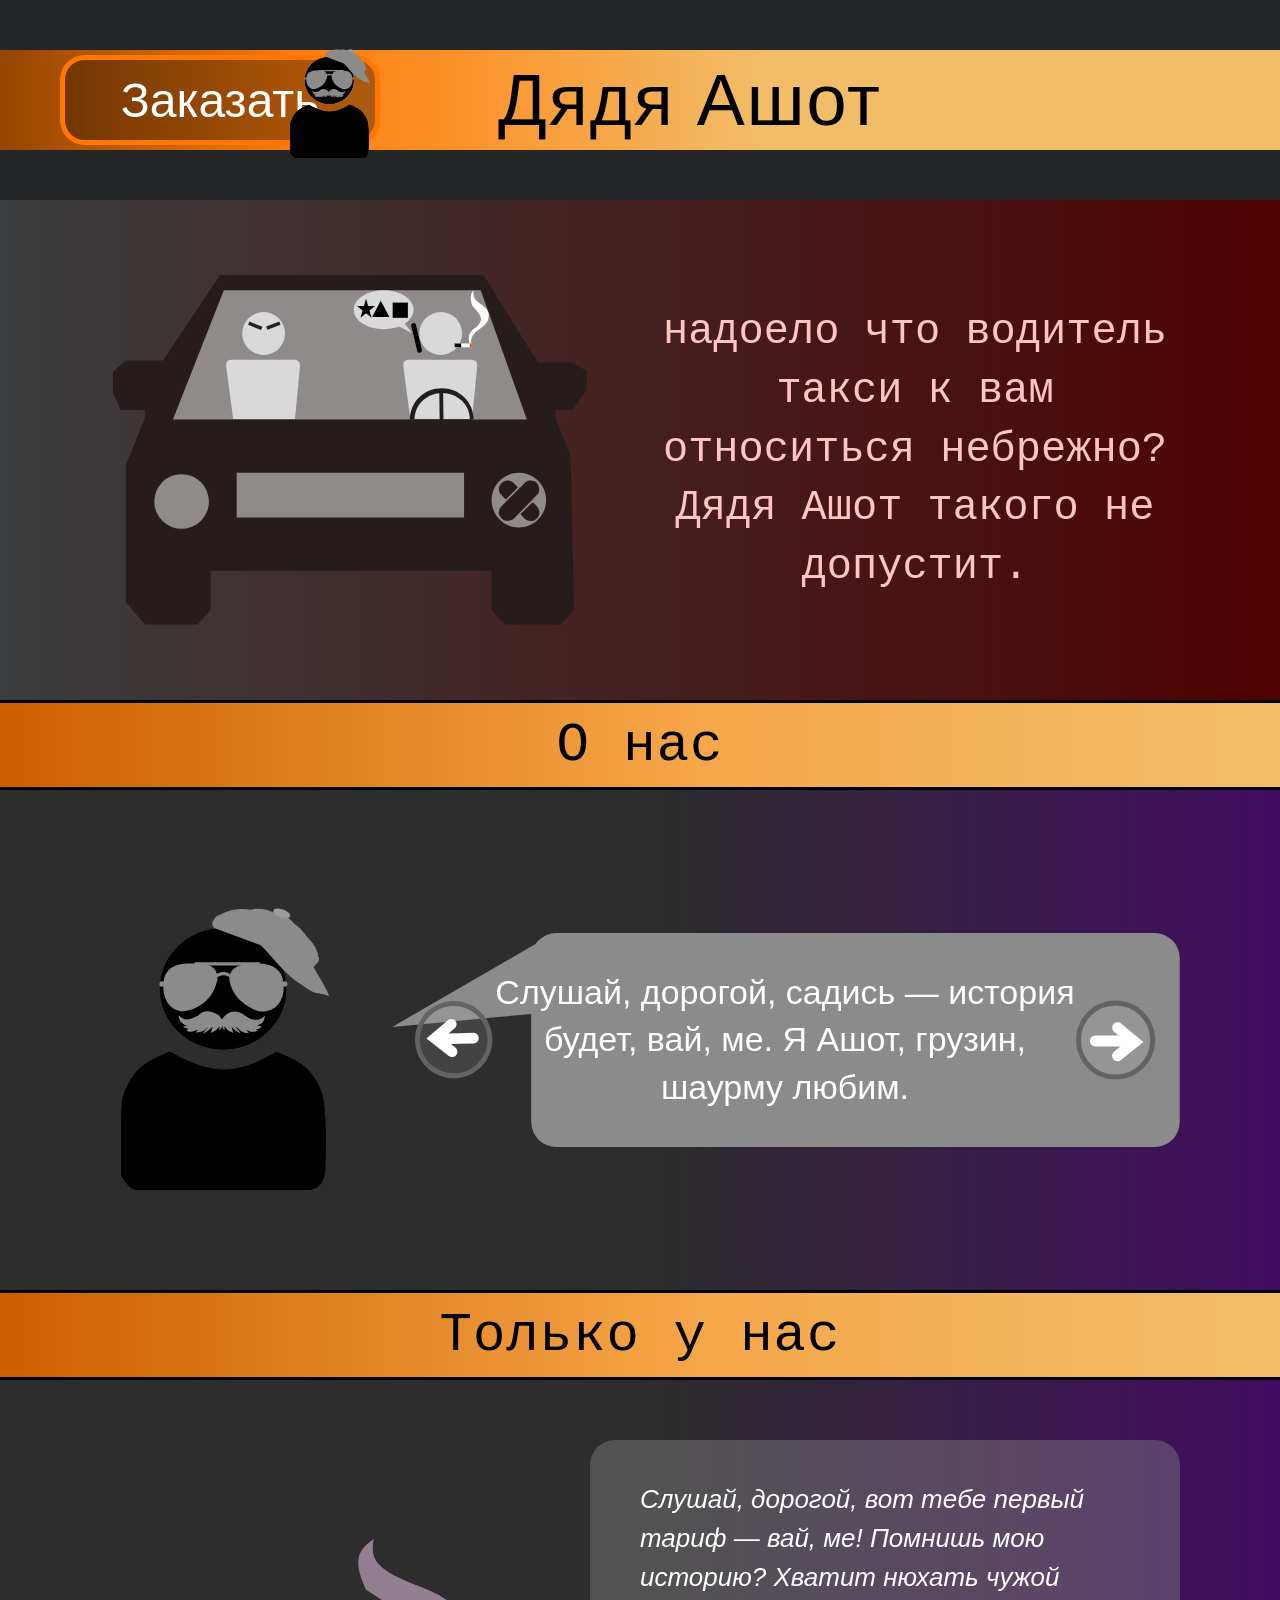
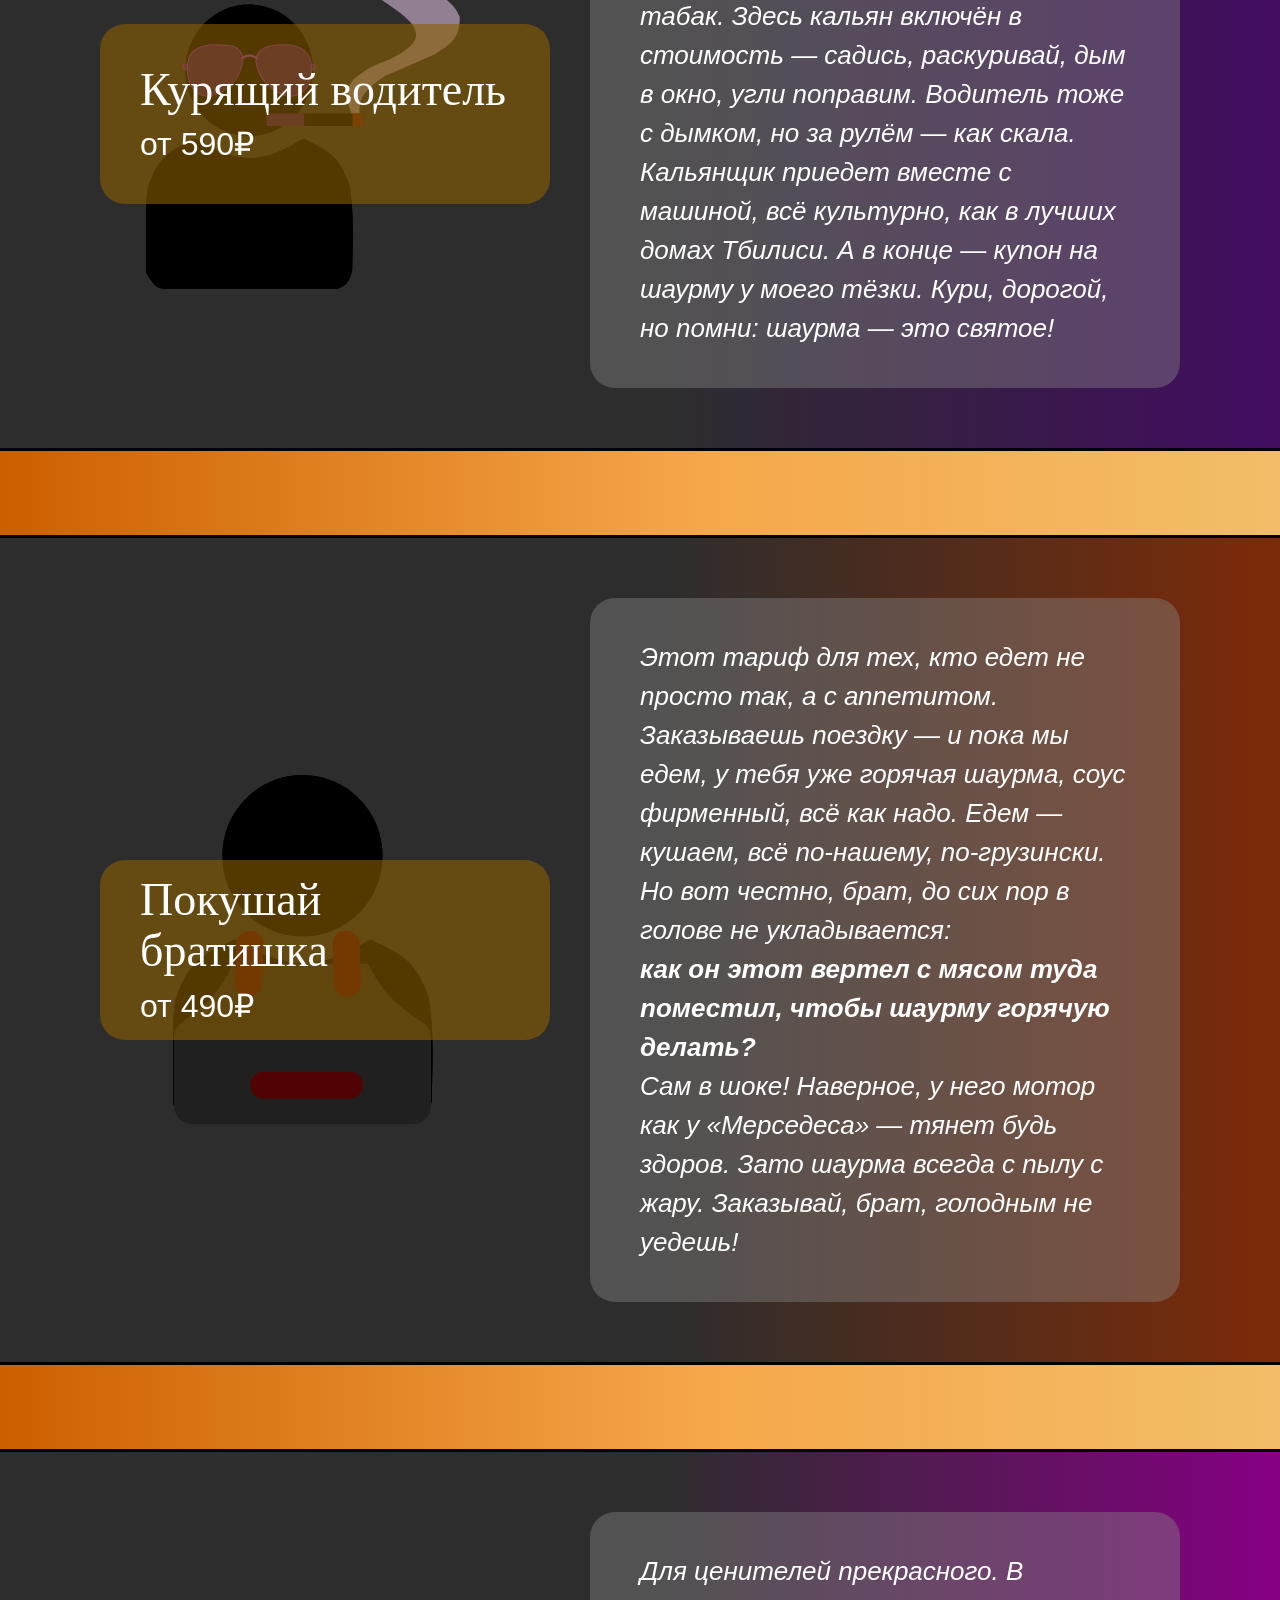
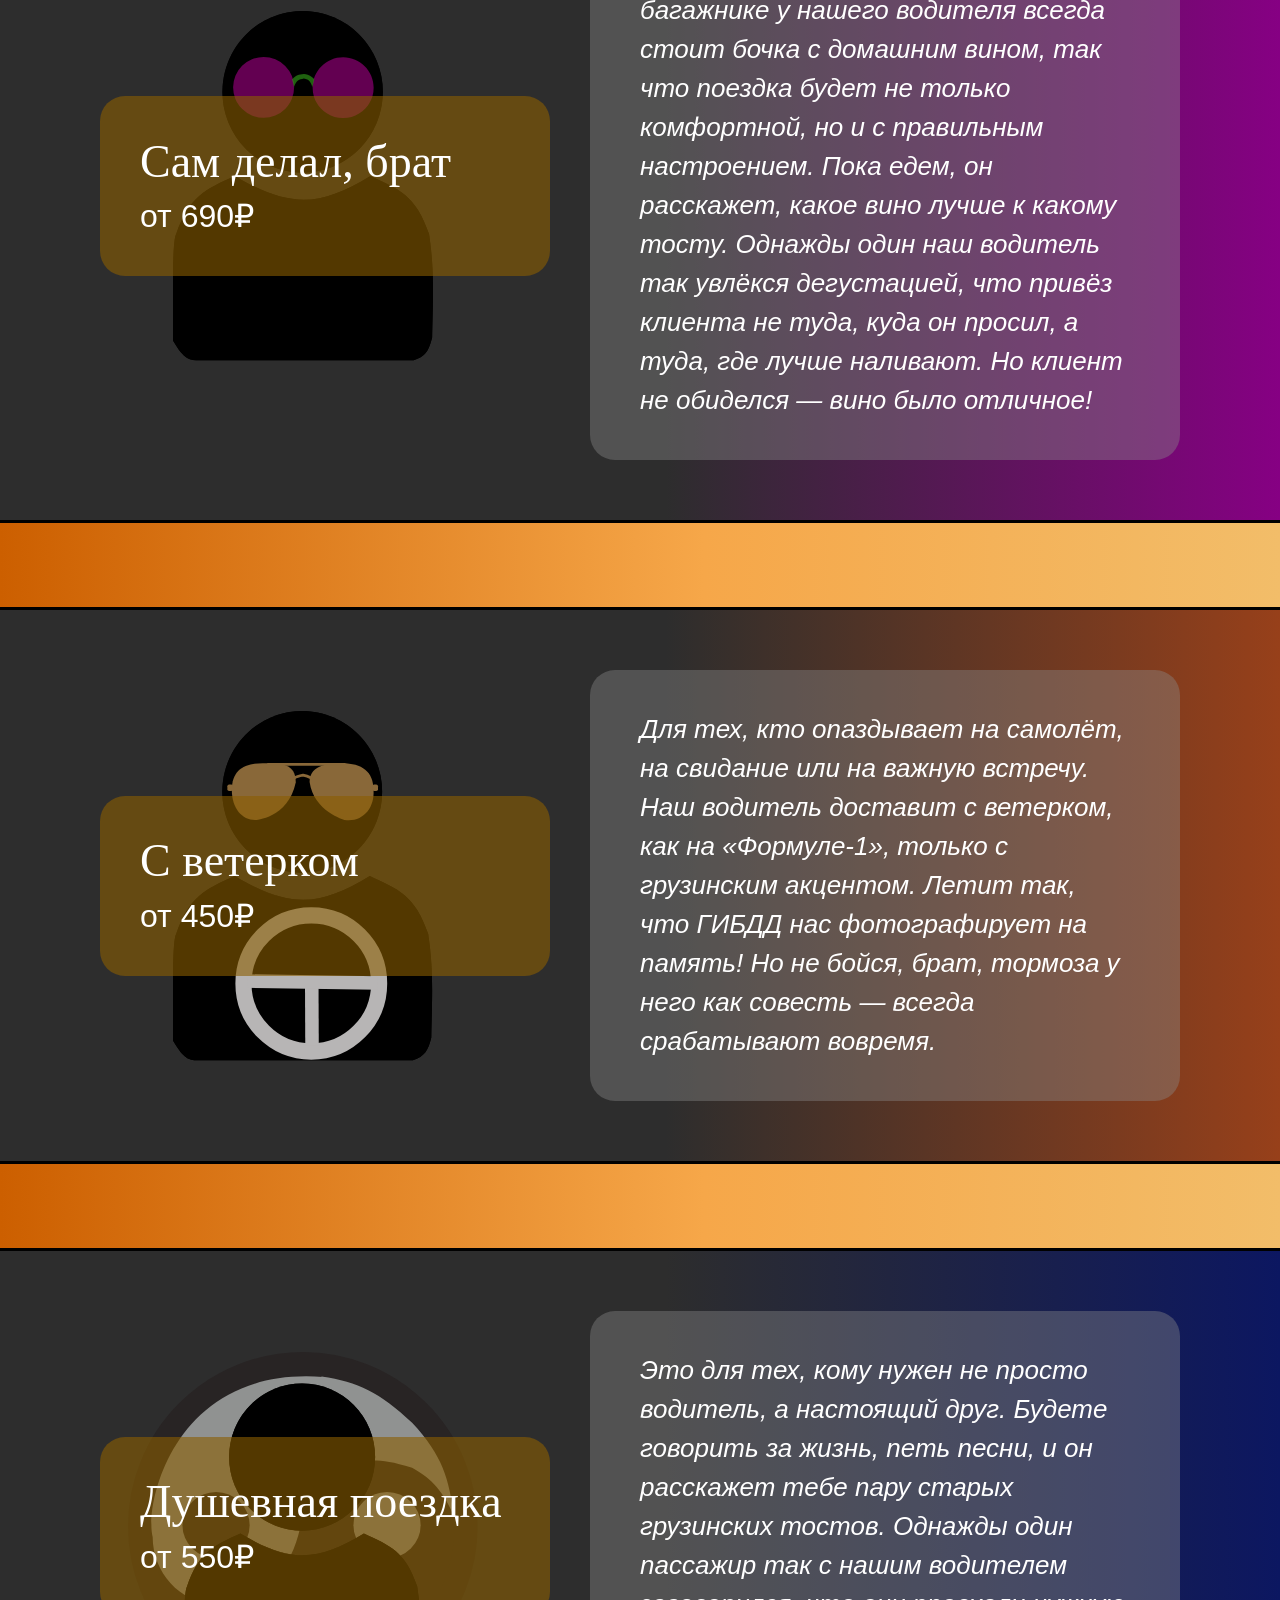
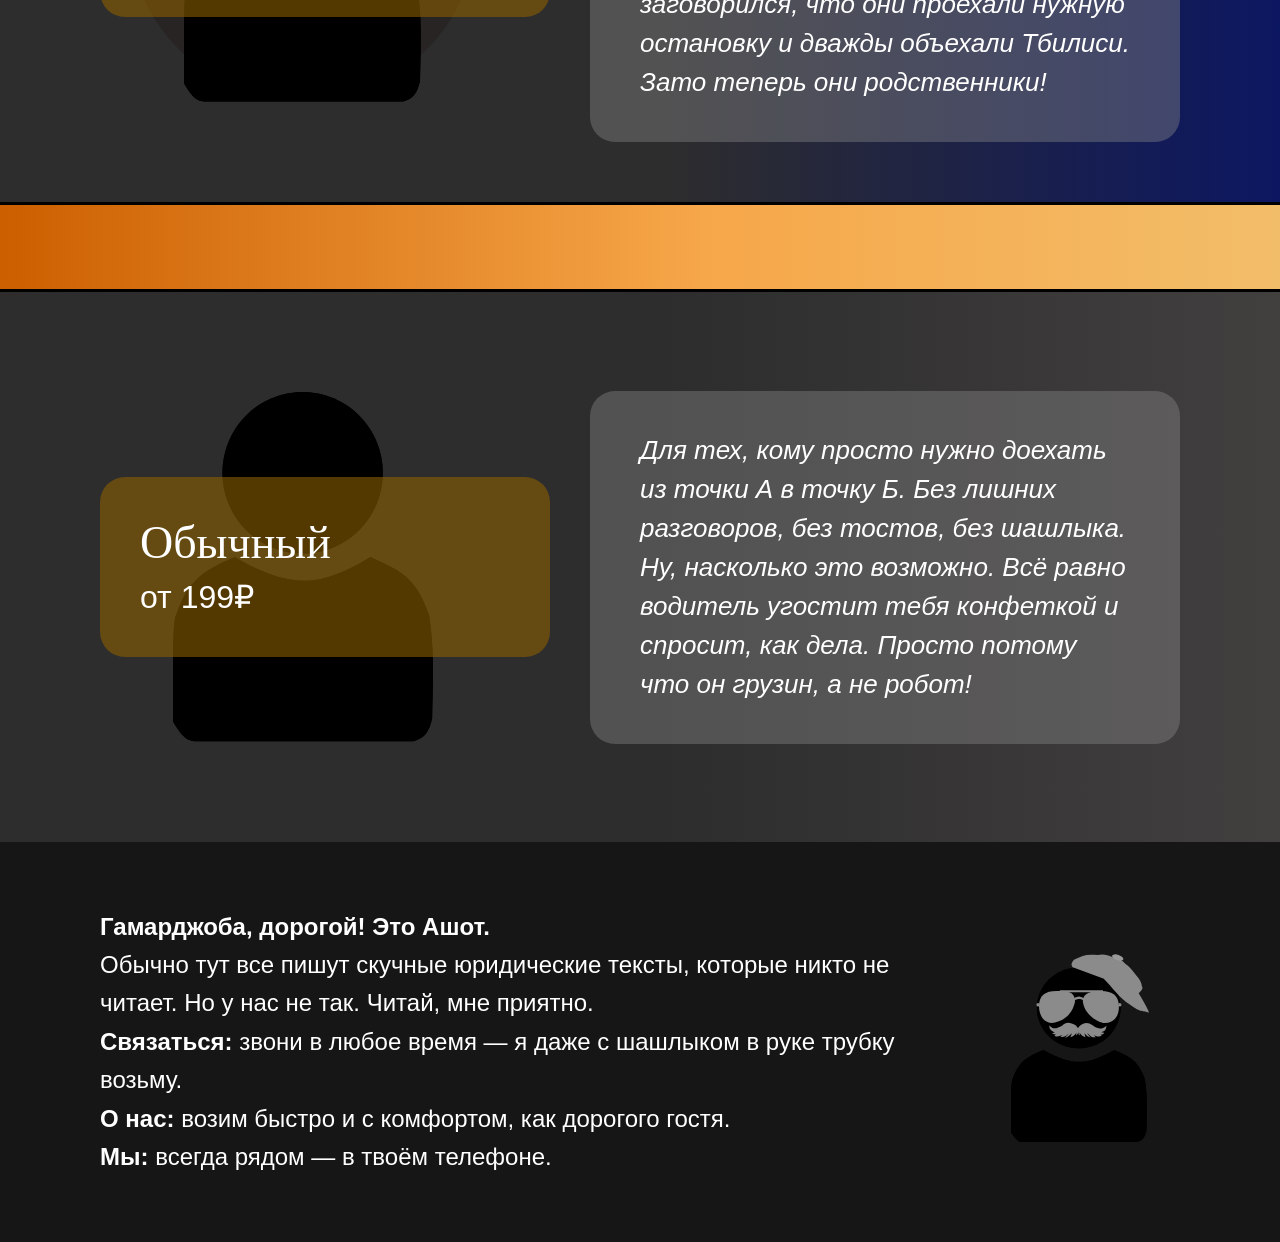
==== index.html @ 89c1b6e9 "Первый коммит" ====
<!DOCTYPE html>
<html lang="ru">
<head>
  <meta charset="UTF-8">
  <meta name="viewport" content="width=device-width, initial-scale=1.0">
  <title>Дядя Ашот</title>
  <link rel="stylesheet" href="style.css">
</head>
<body>

  <div class="site">

    <!-- ШАПКА -->
    <header class="header">
      <div class="header-bar"></div>
      <button class="order-btn">Заказать</button>
      <img class="header-ashot" src="img/Дядя Ашот  лого сайта.svg" alt="Ашот">
      <div class="logo">Дядя Ашот</div>
    </header>

    <!-- HERO -->
    <section class="hero">
      <div class="hero-img">
        <img class="hero-car" src="img/машина конкурентов.svg" alt="Машина">
      </div>
      <p class="hero-text">
        надоело что водитель такси к вам относиться небрежно?<br>
        Дядя Ашот такого не допустит.
      </p>
    </section>

    <!-- О НАС -->
    <div class="strip">О нас</div>
    <section class="about">
      <div class="about-avatar">
        <img src="img/Дядя Ашот  лого сайта.svg" alt="Ашот">
      </div>
      <div class="about-speech-wrap">
        <img class="speech-bubble" src="img/диалоговое облачко.svg" alt="">
        <p class="about-speech">
          Слушай, дорогой, садись — история будет, вай, ме. Я Ашот, грузин, шаурму любим.
        </p>
        <img class="arrow arrow--left"  src="img/кнопка вернуть назад.svg" alt="Назад">
        <img class="arrow arrow--right" src="img/кнопка дальше.svg" alt="Далее">
      </div>
    </section>

    <!-- ТОЛЬКО У НАС -->
    <div class="strip">Только у нас</div>

    <!-- ТАРИФ 1 -->
    <section class="tariff tariff--1">
      <div class="tariff-content">
        <div class="left-card">
          <h2 class="tariff-title">Курящий водитель</h2>
          <span class="tariff-price">от 590₽</span>
        </div>
        <!-- Используем только кальян -->
        <img class="illustration" src="img/кальянщик.svg" alt="Кальян">
        <p class="right-card">
          Слушай, дорогой, вот тебе первый тариф — вай, ме! Помнишь мою историю?
          Хватит нюхать чужой табак. Здесь кальян включён в стоимость — садись,
          раскуривай, дым в окно, угли поправим. Водитель тоже с дымком, но
          за рулём — как скала. Кальянщик приедет вместе с машиной, всё культурно,
          как в лучших домах Тбилиси. А в конце — купон на шаурму у моего тёзки.
          Кури, дорогой, но помни: шаурма — это святое!
        </p>
      </div>
    </section>

    <div class="strip"></div>

    <!-- ТАРИФ 2 -->
    <section class="tariff tariff--2">
      <div class="tariff-content">
        <div class="left-card">
          <h2 class="tariff-title">Покушай братишка</h2>
          <span class="tariff-price">от 490₽</span>
        </div>
        <!-- Шаурма -->
        <img class="illustration" src="img/шаурмист.svg" alt="Шаурма">
        <p class="right-card">
          Этот тариф для тех, кто едет не просто так, а с аппетитом. Заказываешь
          поездку — и пока мы едем, у тебя уже горячая шаурма, соус фирменный,
          всё как надо. Едем — кушаем, всё по-нашему, по-грузински. Но вот честно,
          брат, до сих пор в голове не укладывается:
          <b>как он этот вертел с мясом туда поместил, чтобы шаурму горячую делать?</b>
          Сам в шоке! Наверное, у него мотор как у «Мерседеса» — тянет будь здоров.
          Зато шаурма всегда с пылу с жару. Заказывай, брат, голодным не уедешь!
        </p>
      </div>
    </section>

    <div class="strip"></div>

    <!-- ТАРИФ 3 -->
    <section class="tariff tariff--3">
      <div class="tariff-content">
        <div class="left-card">
          <h2 class="tariff-title">Сам делал, брат</h2>
          <span class="tariff-price">от 690₽</span>
        </div>
        <!-- Вино -->
        <img class="illustration" src="img/сомелье.svg" alt="Вино">
        <p class="right-card">
          Для ценителей прекрасного. В багажнике у нашего водителя всегда стоит
          бочка с домашним вином, так что поездка будет не только комфортной,
          но и с правильным настроением. Пока едем, он расскажет, какое вино лучше
          к какому тосту. Однажды один наш водитель так увлёкся дегустацией,
          что привёз клиента не туда, куда он просил, а туда, где лучше наливают.
          Но клиент не обиделся — вино было отличное!
        </p>
      </div>
    </section>

    <div class="strip"></div>

    <!-- ТАРИФ 4 -->
    <section class="tariff tariff--4">
      <div class="tariff-content">
        <div class="left-card">
          <h2 class="tariff-title">С ветерком</h2>
          <span class="tariff-price">от 450₽</span>
        </div>
        <!-- Колесо с огнем -->
        <img class="illustration" src="img/водитель шумахер.svg" alt="Колесо">
        <p class="right-card">
          Для тех, кто опаздывает на самолёт, на свидание или на важную встречу.
          Наш водитель доставит с ветерком, как на «Формуле-1», только с грузинским
          акцентом. Летит так, что ГИБДД нас фотографирует на память! Но не бойся,
          брат, тормоза у него как совесть — всегда срабатывают вовремя.
        </p>
      </div>
    </section>

    <div class="strip"></div>

    <!-- ТАРИФ 5 -->
    <section class="tariff tariff--5">
      <div class="tariff-content">
        <div class="left-card">
          <h2 class="tariff-title">Душевная поездка</h2>
          <span class="tariff-price">от 550₽</span>
        </div>
        <!-- Психолог -->
        <img class="illustration" src="img/психолог.svg" alt="Психолог">
        <p class="right-card">
          Это для тех, кому нужен не просто водитель, а настоящий друг. Будете
          говорить за жизнь, петь песни, и он расскажет тебе пару старых грузинских
          тостов. Однажды один пассажир так с нашим водителем заговорился, что они
          проехали нужную остановку и дважды объехали Тбилиси. Зато теперь они
          родственники!
        </p>
      </div>
    </section>

    <div class="strip"></div>

    <!-- ТАРИФ 6 -->
    <section class="tariff tariff--6">
      <div class="tariff-content">
        <div class="left-card">
          <h2 class="tariff-title">Обычный</h2>
          <span class="tariff-price">от 199₽</span>
        </div>
        <!-- Просто водитель -->
        <img class="illustration" src="img/просто водитель.svg" alt="Водитель">
        <p class="right-card">
          Для тех, кому просто нужно доехать из точки А в точку Б. Без лишних
          разговоров, без тостов, без шашлыка. Ну, насколько это возможно.
          Всё равно водитель угостит тебя конфеткой и спросит, как дела.
          Просто потому что он грузин, а не робот!
        </p>
      </div>
    </section>

    <!-- ФУТЕР -->
    <footer class="footer">
      <div class="footer-text">
        <b>Гамарджоба, дорогой! Это Ашот.</b><br>
        Обычно тут все пишут скучные юридические тексты, которые никто не читает.
        Но у нас не так. Читай, мне приятно.<br>
        <b>Связаться:</b> звони в любое время — я даже с шашлыком в руке трубку возьму.<br>
        <b>О нас:</b> возим быстро и с комфортом, как дорогого гостя.<br>
        <b>Мы:</b> всегда рядом — в твоём телефоне.
      </div>
      <img class="footer-avatar" src="img/Дядя Ашот  лого сайта.svg" alt="Ашот">
    </footer>

  </div>
</body>
</html>
---- style.css ----
/* ============================================================
   БАЗА
   ============================================================ */
* {
  margin: 0;
  padding: 0;
  box-sizing: border-box;
}

html {
  font-size: 16px;
}

body {
  background: #232526;
  font-family: 'Inter', sans-serif;
  overflow-x: hidden;
  display: flex;
  justify-content: center;
}

/* ------- Масштабирование ------- */
.site {
  position: relative;
  width: 1920px;
  max-width: 100%;
  background: linear-gradient(180deg, #232526 0%, #414345 100%);
  display: flex;
  flex-direction: column;
  flex-shrink: 0;
  zoom: calc(100vw / 1920);
  transform-origin: top center;
}

@supports not (zoom: 1) {
  .site {
    transform: scale(calc(100vw / 1920));
    transform-origin: top center;
    width: 1920px;
  }
}

img { display: block; max-width: 100%; }

/* ============================================================
   ШАПКА
   ============================================================ */
.header {
  position: relative;
  width: 100%;
  height: 200px;
  flex-shrink: 0;
  display: flex;
  align-items: center;
  justify-content: center;
}

.header-bar {
  position: absolute;
  left: 0;
  top: 50%;
  transform: translateY(-50%);
  width: 100%;
  height: 100px;
  background: linear-gradient(90deg, #944501 0%, #FF7E0C 24%, #F2BD69 60%);
  z-index: 1;
}

.order-btn {
  position: absolute;
  left: 60px;
  top: 50%;
  transform: translateY(-50%);
  width: 320px;
  height: 90px;
  font: 300 48px 'Inter', sans-serif;
  color: #fff;
  background: rgba(0, 0, 0, 0.33);
  border: 5px solid #FF7700;
  border-radius: 25px;
  cursor: pointer;
  transition: background 0.2s, transform 0.15s;
  z-index: 3;
}

.order-btn:hover {
  background: rgba(255, 119, 0, 0.25);
  transform: translateY(-50%) scale(1.05);
}

.logo {
  position: relative;
  font: 400 72px 'Gulim', sans-serif;
  color: #000;
  text-align: center;
  letter-spacing: 2px;
  z-index: 2;
  margin-left: 100px;
}

.header-ashot {
  position: absolute;
  left: calc(50% - 350px);
  top: 50%;
  transform: translateY(-50%);
  width: 80px;
  height: auto;
  z-index: 3;
}

/* ============================================================
   HERO
   ============================================================ */
.hero {
  position: relative;
  display: flex;
  align-items: center;
  justify-content: center;
  gap: 50px;
  width: 100%;
  height: 500px;
  flex-shrink: 0;
  padding: 0 100px;
  background: linear-gradient(90deg, #3B3D3E 0%, #4E0202 100%);
}

.hero-img {
  position: relative;
  flex-shrink: 0;
  width: 500px;
  height: 350px;
  display: flex;
  align-items: center;
  justify-content: center;
}

.hero-car {
  width: 100%;
  height: 100%;
  object-fit: contain;
}

.hero-text {
  flex: 1;
  max-width: 800px;
  font: 400 42px/1.4 "JetBrains Mono", monospace;
  color: #FFC4C4;
  text-align: center;
}

/* ============================================================
   ПОЛОСЫ
   ============================================================ */
.strip {
  position: relative;
  display: flex;
  align-items: center;
  justify-content: center;
  width: 100%;
  height: 90px;
  flex-shrink: 0;
  font: 400 54px "JetBrains Mono", monospace;
  color: #000;
  background: linear-gradient(90deg, #CC5F00 0%, #F6A749 55%, #F2BD69 100%);
  letter-spacing: 1px;
  z-index: 2;
  border-top: 3px solid #000;
  border-bottom: 3px solid #000;
}

/* ============================================================
   О НАС
   ============================================================ */
.about {
  position: relative;
  display: flex;
  align-items: center;
  justify-content: center;
  gap: 40px;
  width: 100%;
  height: 500px;
  flex-shrink: 0;
  padding: 0 100px;
  background: linear-gradient(90deg, #2D2D2D 52%, #420C61 100%);
}

.about-avatar {
  flex-shrink: 0;
  width: 250px;
  height: 300px;
  display: flex;
  align-items: center;
  justify-content: center;
}

.about-avatar img {
  width: 100%;
  height: 100%;
  object-fit: contain;
}

.about-speech-wrap {
  position: relative;
  flex: 1;
  max-width: 1200px;
  height: 400px;
}

.speech-bubble {
  position: absolute;
  inset: 0;
  width: 100%;
  height: 100%;
  object-fit: contain;
  pointer-events: none;
}

.about-speech {
  position: absolute;
  left: 8%;
  top: 15%;
  width: 84%;
  height: 70%;
  display: flex;
  align-items: center;
  justify-content: center;
  padding: 0 4%;
  font: 400 34px/1.4 'Inter', sans-serif;
  color: #fff;
  z-index: 2;
  text-align: center;
}

.arrow {
  position: absolute;
  top: 50%;
  width: 80px;
  height: 80px;
  transform: translateY(-50%);
  cursor: pointer;
  z-index: 3;
  transition: transform 0.2s;
}

.arrow:hover { transform: translateY(-50%) scale(1.1); }
.arrow--left  { left: 3%; }
.arrow--right { right: 3%; }

/* ============================================================
   ТАРИФЫ (Исправленная рабочая версия)
   ============================================================ */
.tariff {
  position: relative;
  display: flex;
  align-items: center;
  justify-content: center;
  width: 100%;
  min-height: 550px; 
  padding: 60px 0;
  color: #fff;
  overflow: hidden;
}

.tariff-content {
  display: flex;
  align-items: center;
  justify-content: center;
  width: 100%;
  max-width: 1600px;
  gap: 40px;
  padding: 0 100px;
}

/* Левая карточка */
.tariff .left-card {
  position: relative;
  flex-shrink: 0;
  display: flex;
  flex-direction: column;
  align-items: flex-start;
  justify-content: center;
  width: 450px; 
  height: 180px;
  padding: 20px 40px;
  background: rgba(139, 94, 0, 0.6);
  border-radius: 25px;
  z-index: 2;
}

.tariff .tariff-title {
  font: 400 46px/1.1 "JejuMyeongjo", serif;
  color: #fff;
  margin-bottom: 10px;
}

.tariff .tariff-price {
  font-size: 32px;
  color: #fff;
  font-family: 'Inter', sans-serif;
}

/* Правая карточка */
.tariff .right-card {
  position: relative;
  width: 800px; 
  min-height: 350px;
  padding: 40px 50px;
  font: italic 400 26px/1.5 'Inter', sans-serif;
  color: #fff;
  background: rgba(139, 139, 139, 0.40);
  border-radius: 25px;
  z-index: 2;
  display: flex;
  flex-direction: column;
  justify-content: center;
}

/* Картинка (Иллюстрация) */
.tariff .illustration {
  position: absolute;
  left: 10%; 
  top: 50%;
  transform: translateY(-50%);
  width: 350px; 
  height: auto;
  max-height: 350px;
  object-fit: contain;
  z-index: 1;
}

/* Фоны */
.tariff--1 { background: linear-gradient(90deg, #2D2D2D 52%, #420C61 100%); }
.tariff--2 { background: linear-gradient(90deg, #2D2D2D 52%, #7D2B08 100%); }
.tariff--3 { background: linear-gradient(90deg, #2D2D2D 52%, #860083 100%); }
.tariff--4 { background: linear-gradient(90deg, #2D2D2D 52%, #97401A 100%); }
.tariff--5 { background: linear-gradient(90deg, #2D2D2D 52%, #0C1761 100%); }
.tariff--6 { background: linear-gradient(90deg, #2D2D2D 52%, #423F3F 100%); }

/* ============================================================
   ФУТЕР
   ============================================================ */
.footer {
  position: relative;
  display: flex;
  align-items: center;
  justify-content: center;
  gap: 60px;
  width: 100%;
  height: 400px;
  flex-shrink: 0;
  padding: 0 100px;
  color: #fff;
  background: #161616;
}

.footer-text {
  max-width: 1100px;
  font: 400 24px/1.6 'Inter', sans-serif;
  text-align: left;
}

.footer-text b { font-weight: 700; }

.footer-avatar {
  flex-shrink: 0;
  width: 200px;
  height: 200px;
  object-fit: contain;
}
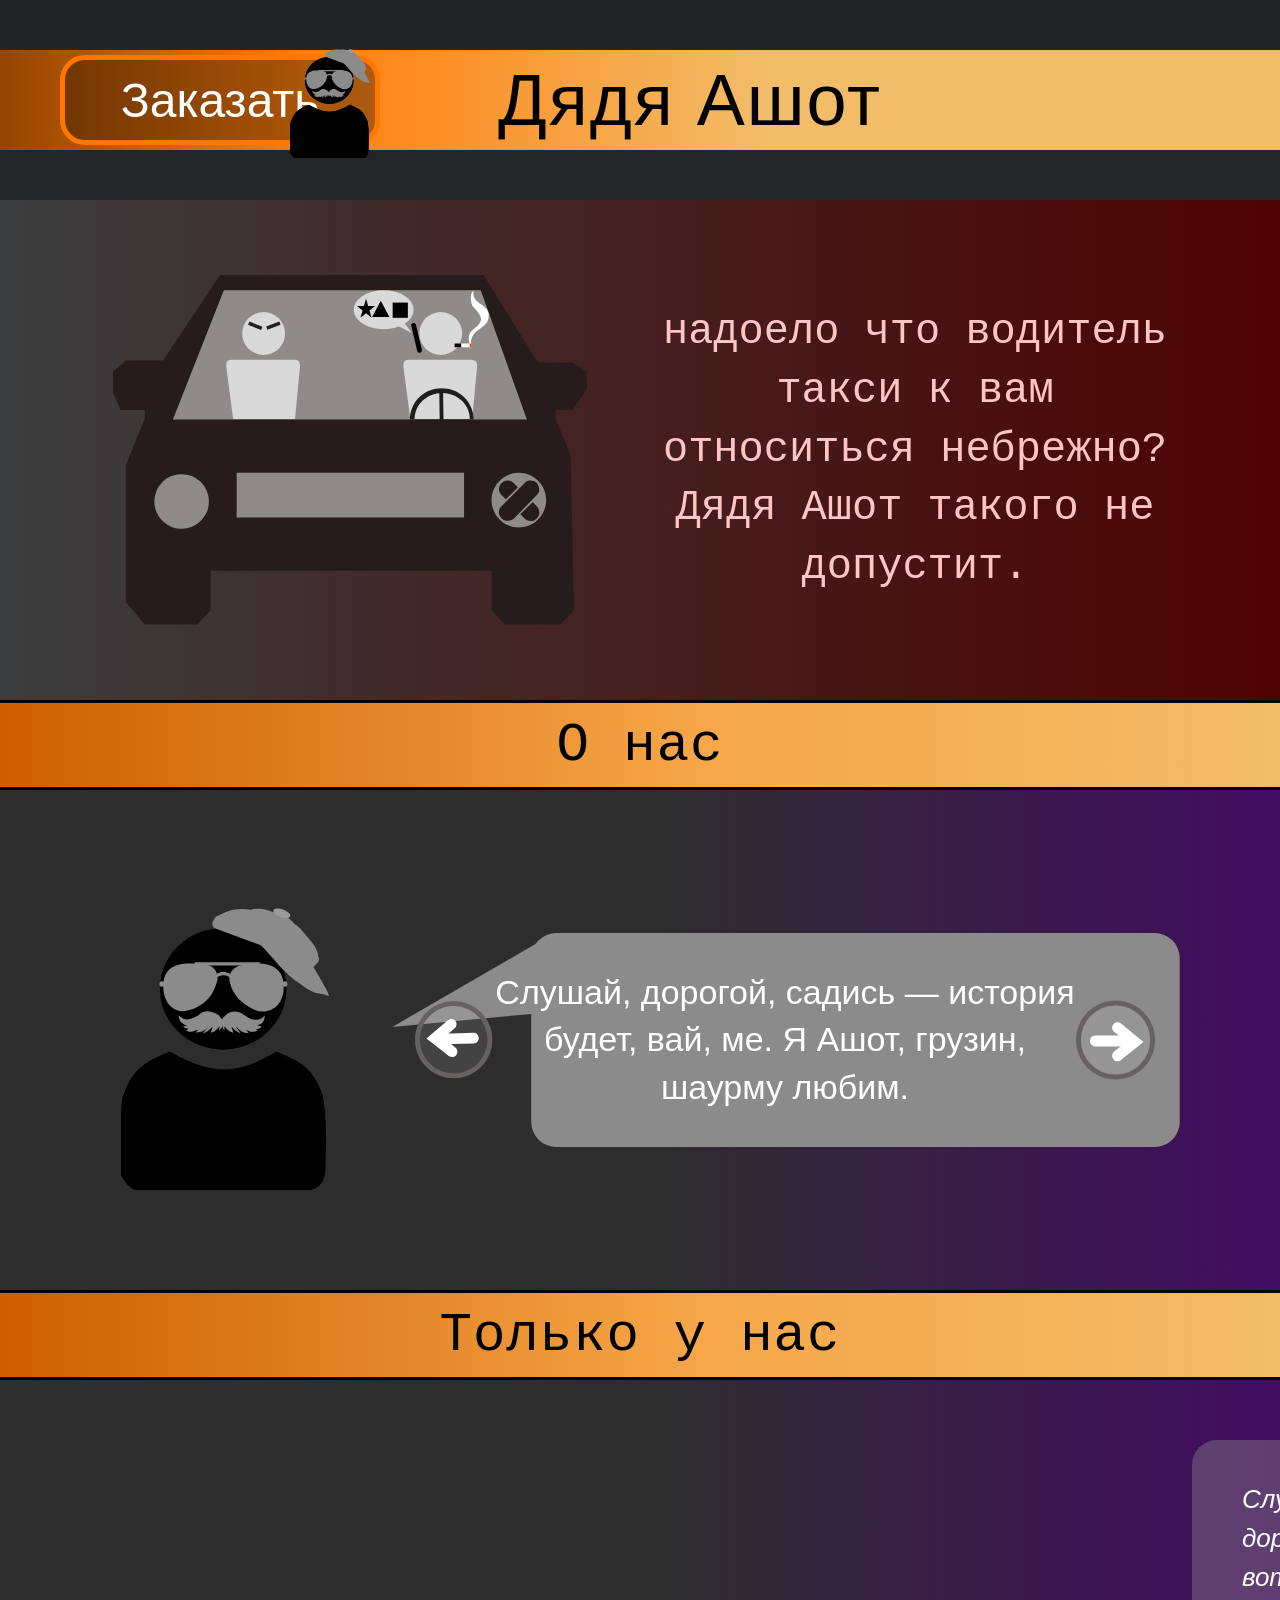
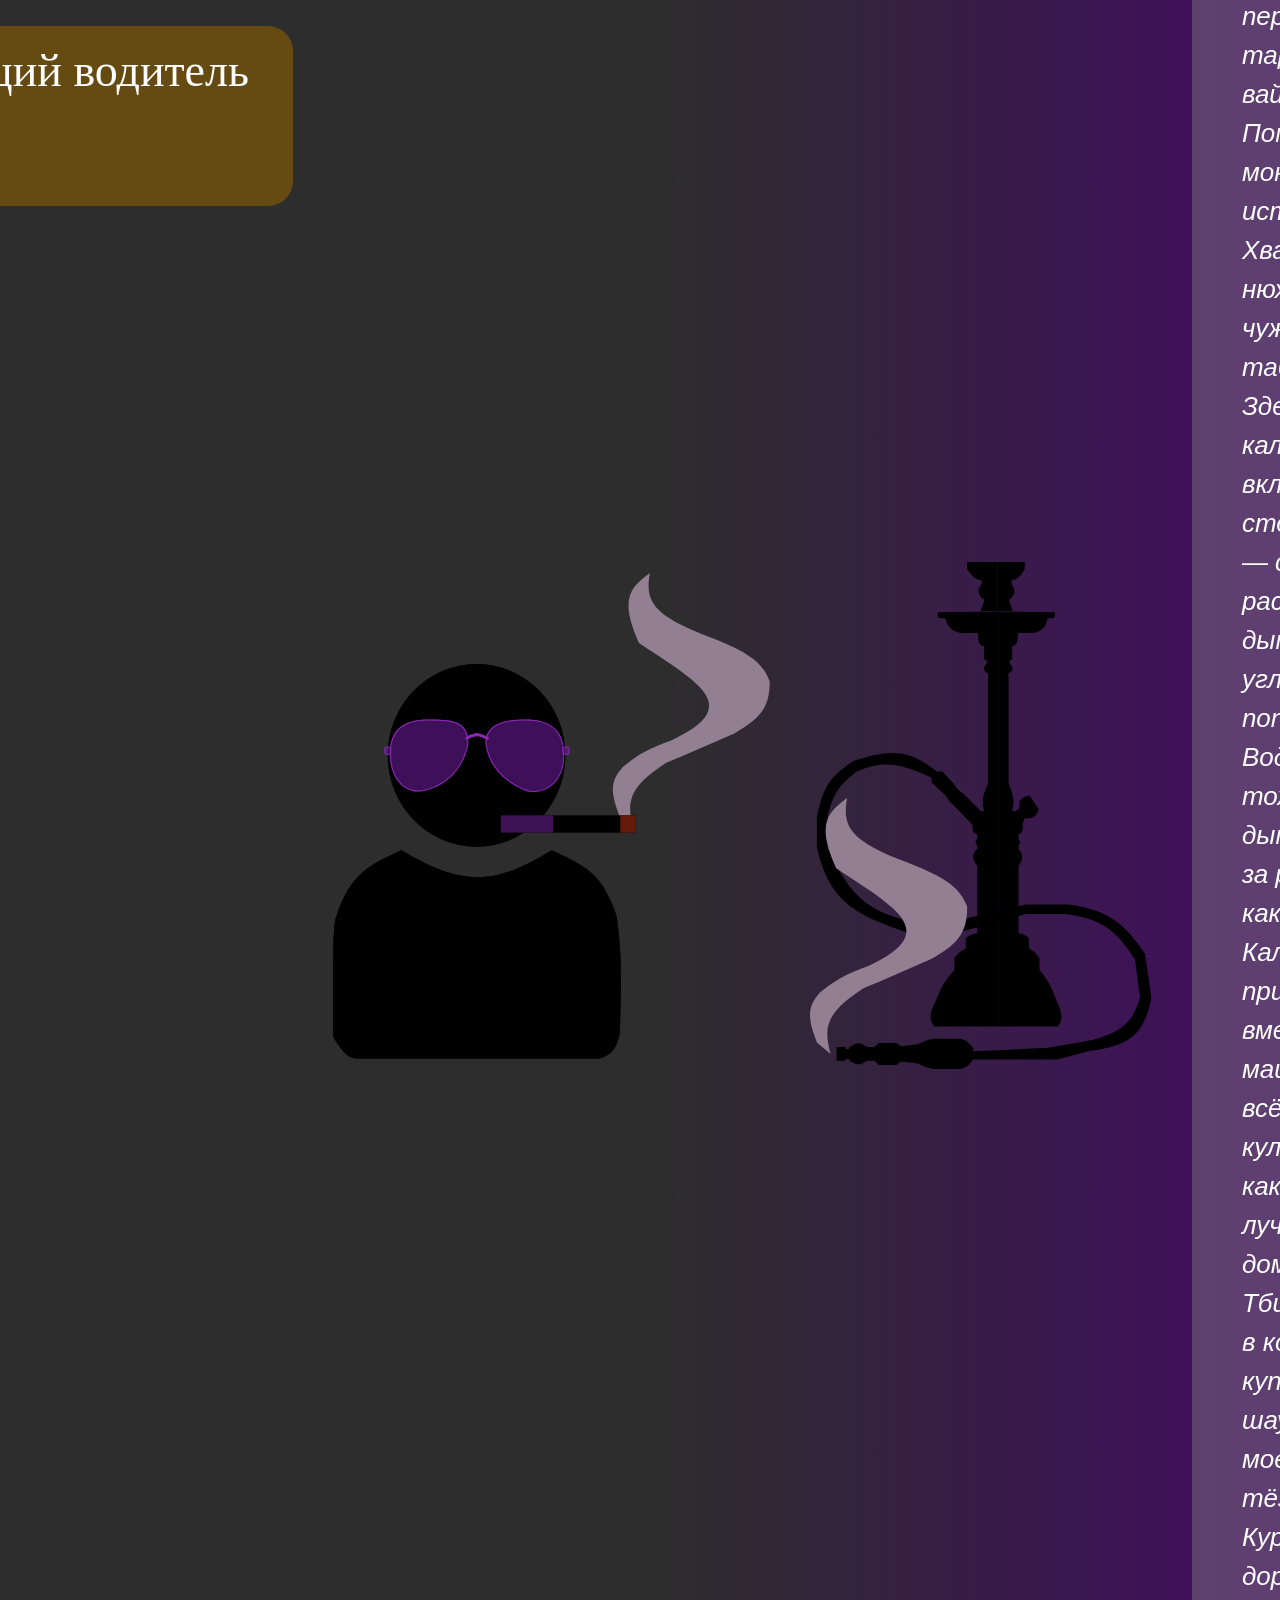
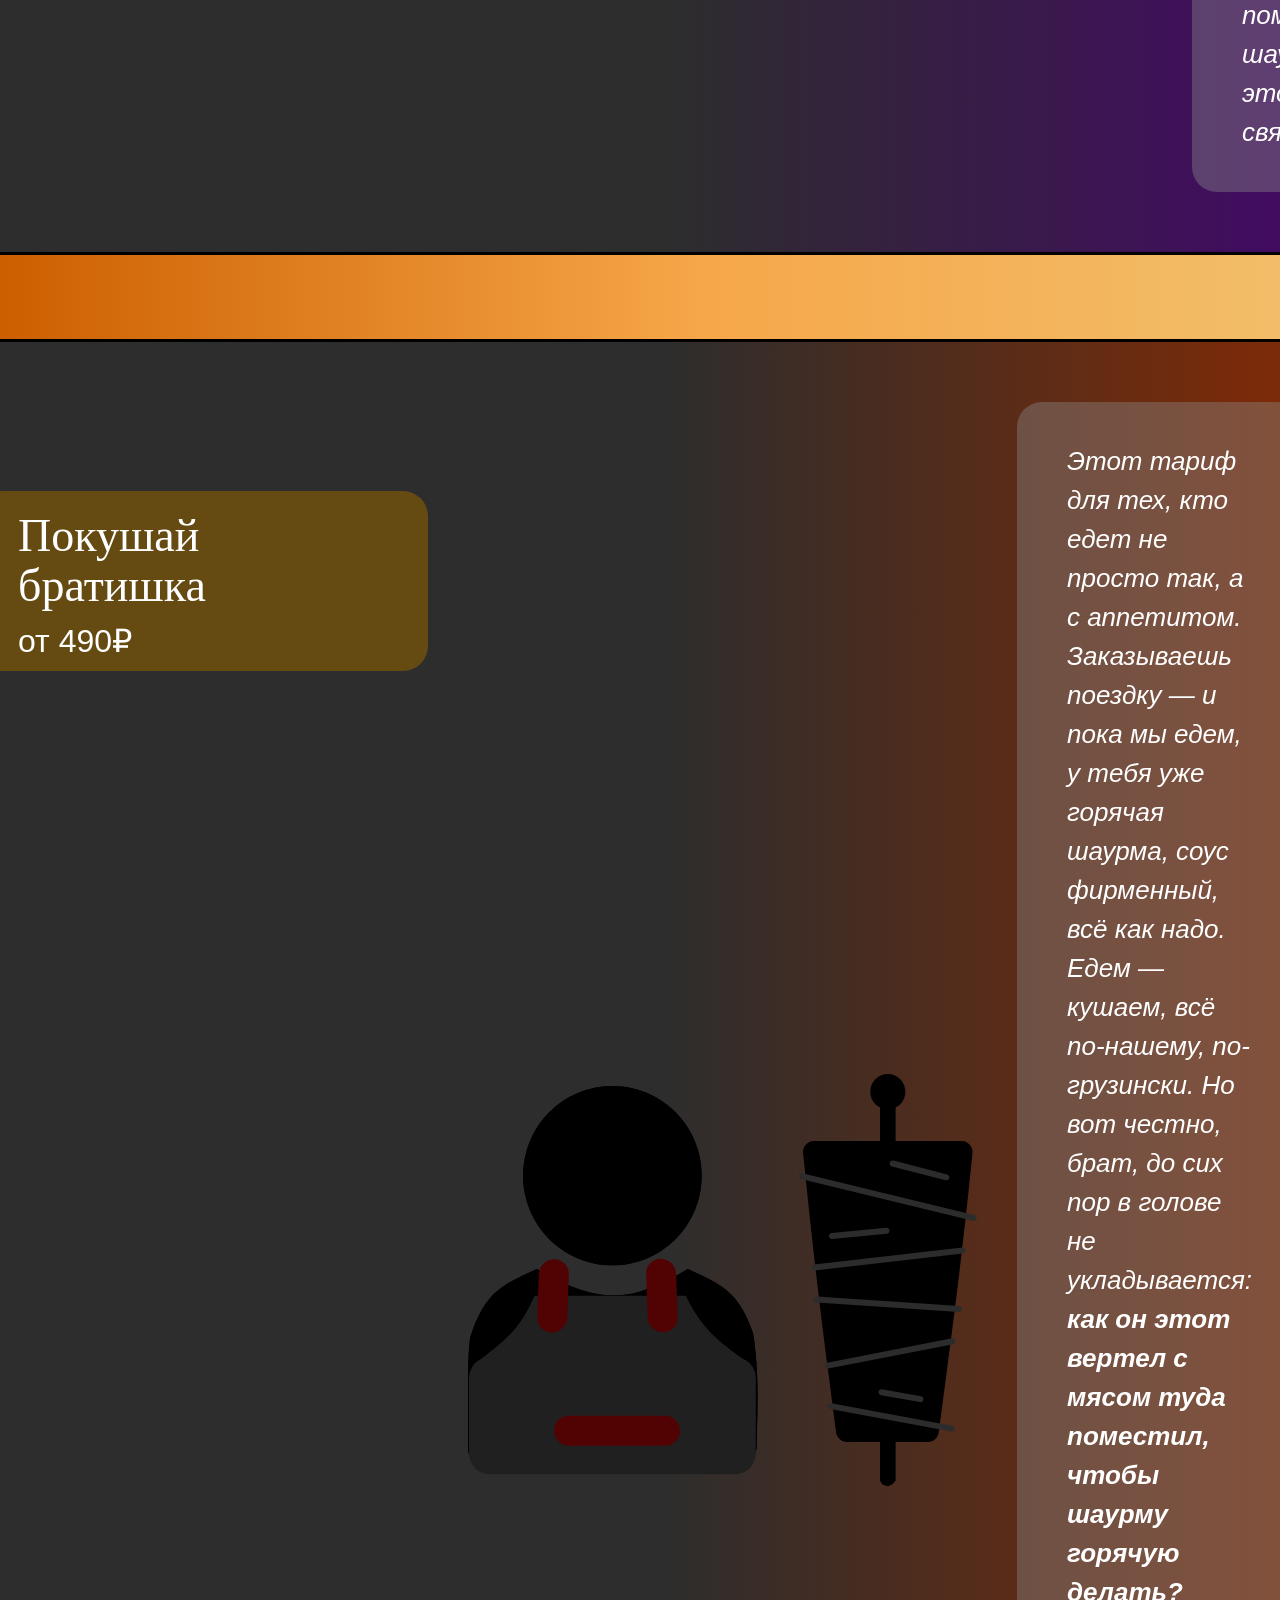
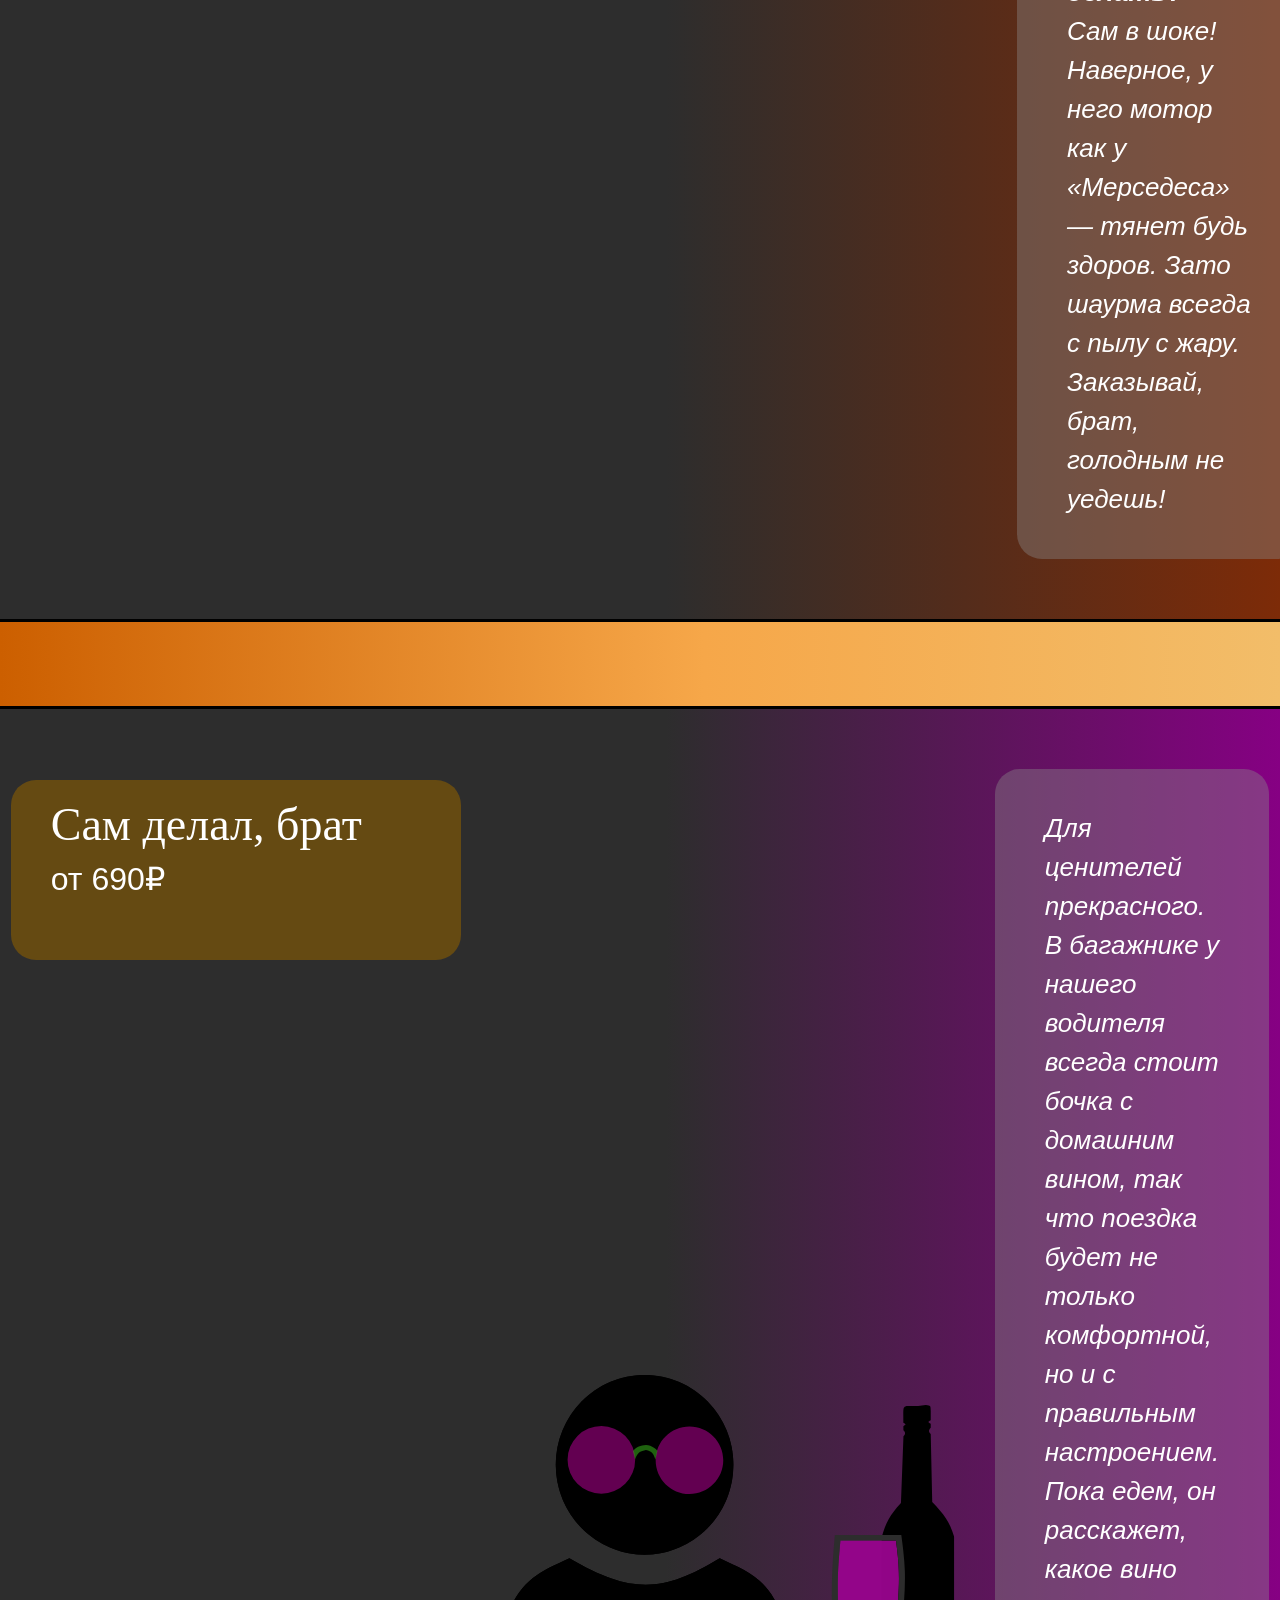
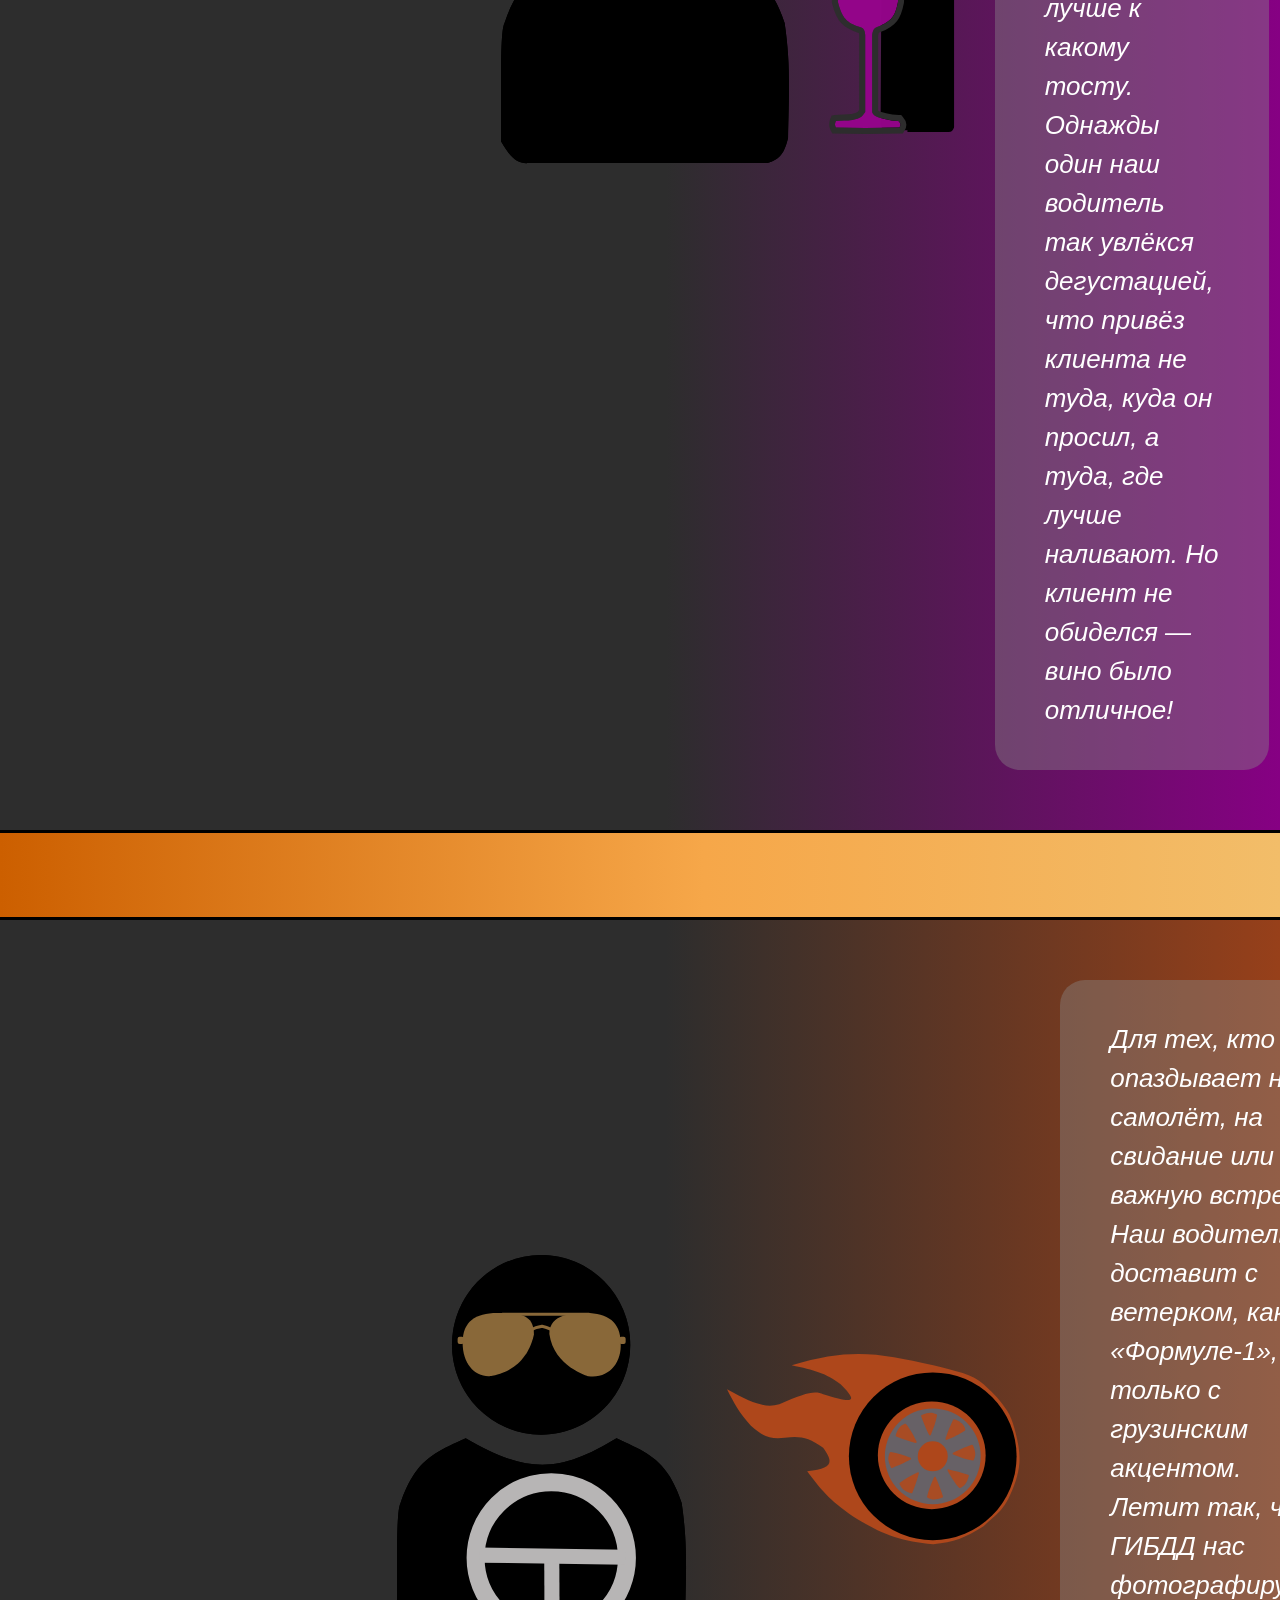
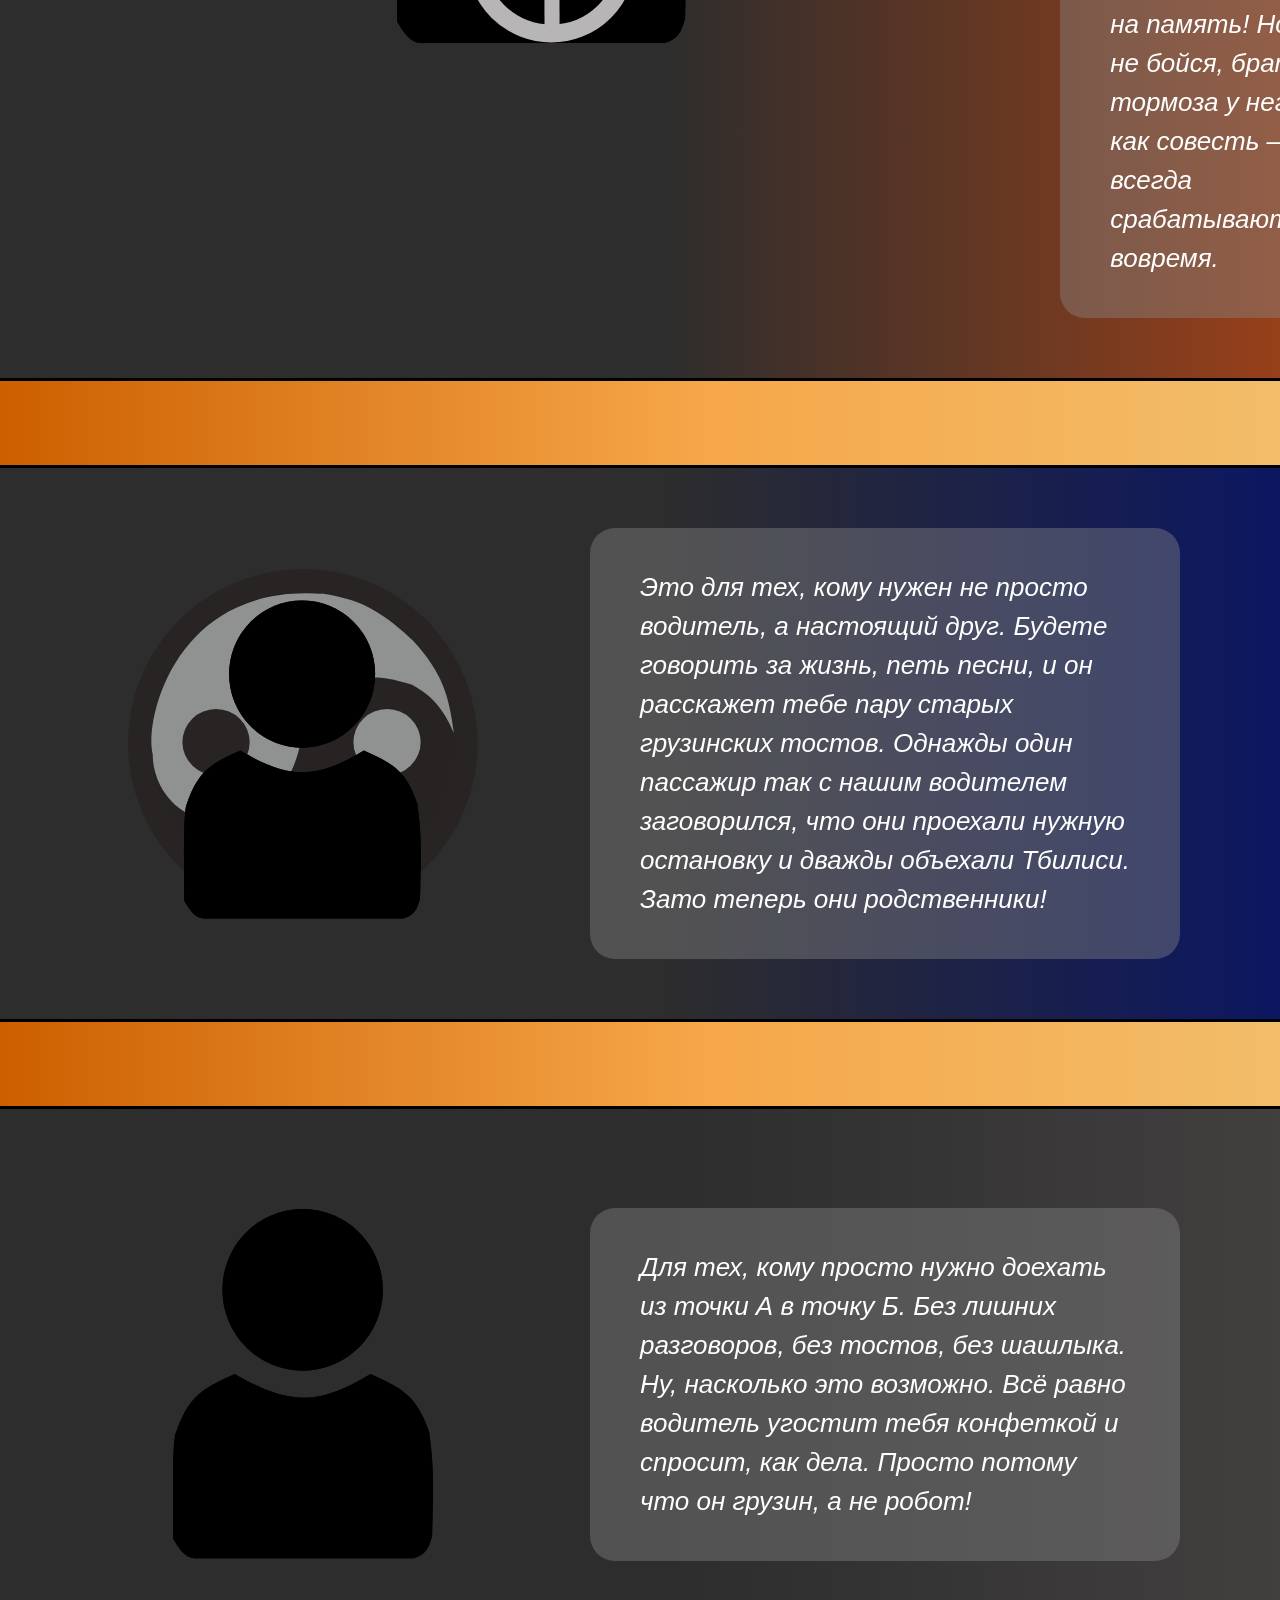
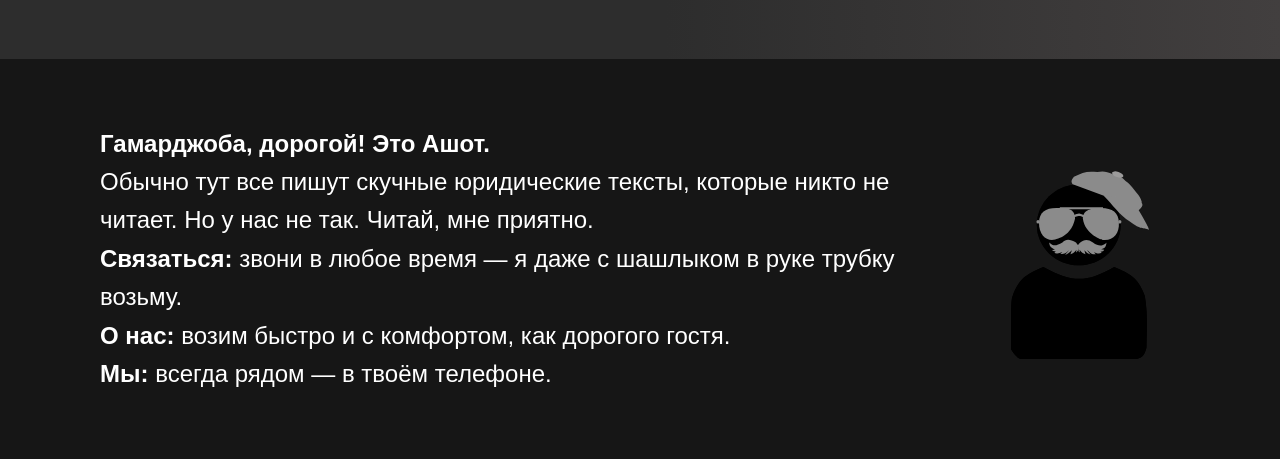
==== commit 45aadfd4: "." ====
--- a/index.html
+++ b/index.html
@@ -56,7 +56,8 @@
           <span class="tariff-price">от 590₽</span>
         </div>
         <!-- Используем только кальян -->
-        <img class="illustration" src="img/кальянщик.svg" alt="Кальян">
+        <img class="illustration-kalianmen" src="img/кальянщик.svg" alt="Кальянщик">
+        <img class="illustration-kalian" src="img/кальян.svg" alt="кальян">
         <p class="right-card">
           Слушай, дорогой, вот тебе первый тариф — вай, ме! Помнишь мою историю?
           Хватит нюхать чужой табак. Здесь кальян включён в стоимость — садись,
@@ -78,7 +79,8 @@
           <span class="tariff-price">от 490₽</span>
         </div>
         <!-- Шаурма -->
-        <img class="illustration" src="img/шаурмист.svg" alt="Шаурма">
+        <img class="illustration-shaurmist" src="img/шаурмист.svg" alt="Шаурма">
+        <img class="illustration-shaurma" src="img/Вертель.svg" alt="шаурма">
         <p class="right-card">
           Этот тариф для тех, кто едет не просто так, а с аппетитом. Заказываешь
           поездку — и пока мы едем, у тебя уже горячая шаурма, соус фирменный,
@@ -101,7 +103,8 @@
           <span class="tariff-price">от 690₽</span>
         </div>
         <!-- Вино -->
-        <img class="illustration" src="img/сомелье.svg" alt="Вино">
+        <img class="illustration-sommelier" src="img/сомелье.svg" alt="сомелье">
+        <img  class ="illustration-wine" src="img/вино.svg" alt="вино">
         <p class="right-card">
           Для ценителей прекрасного. В багажнике у нашего водителя всегда стоит
           бочка с домашним вином, так что поездка будет не только комфортной,
@@ -123,7 +126,8 @@
           <span class="tariff-price">от 450₽</span>
         </div>
         <!-- Колесо с огнем -->
-        <img class="illustration" src="img/водитель шумахер.svg" alt="Колесо">
+        <img class="illustration-shumaher" src="img/водитель шумахер.svg" alt="шумахер">
+        <img class="illustration-wheel-fier" src="img/колесо в огне.svg" alt="Колесо">
         <p class="right-card">
           Для тех, кто опаздывает на самолёт, на свидание или на важную встречу.
           Наш водитель доставит с ветерком, как на «Формуле-1», только с грузинским
--- a/style.css
+++ b/style.css
@@ -40,7 +40,8 @@
   }
 }
 
-img { display: block; max-width: 100%; }
+/* img { display: block; max-width: 100%; } */
+
 
 /* ============================================================
    ШАПКА
@@ -249,6 +250,16 @@
 /* ============================================================
    ТАРИФЫ (Исправленная рабочая версия)
    ============================================================ */
+ 
+ .illustration-kalianmen {
+  width:437.69px;
+  height:486.59px;
+}
+   .illustration-kalian {
+    width:341.42px;
+    height: 507.12px;
+  }
+
 .tariff {
   position: relative;
   display: flex;
@@ -274,11 +285,12 @@
 /* Левая карточка */
 .tariff .left-card {
   position: relative;
+  top:-700px;
   flex-shrink: 0;
   display: flex;
   flex-direction: column;
   align-items: flex-start;
-  justify-content: center;
+  justify-content: flex-start;
   width: 450px; 
   height: 180px;
   padding: 20px 40px;
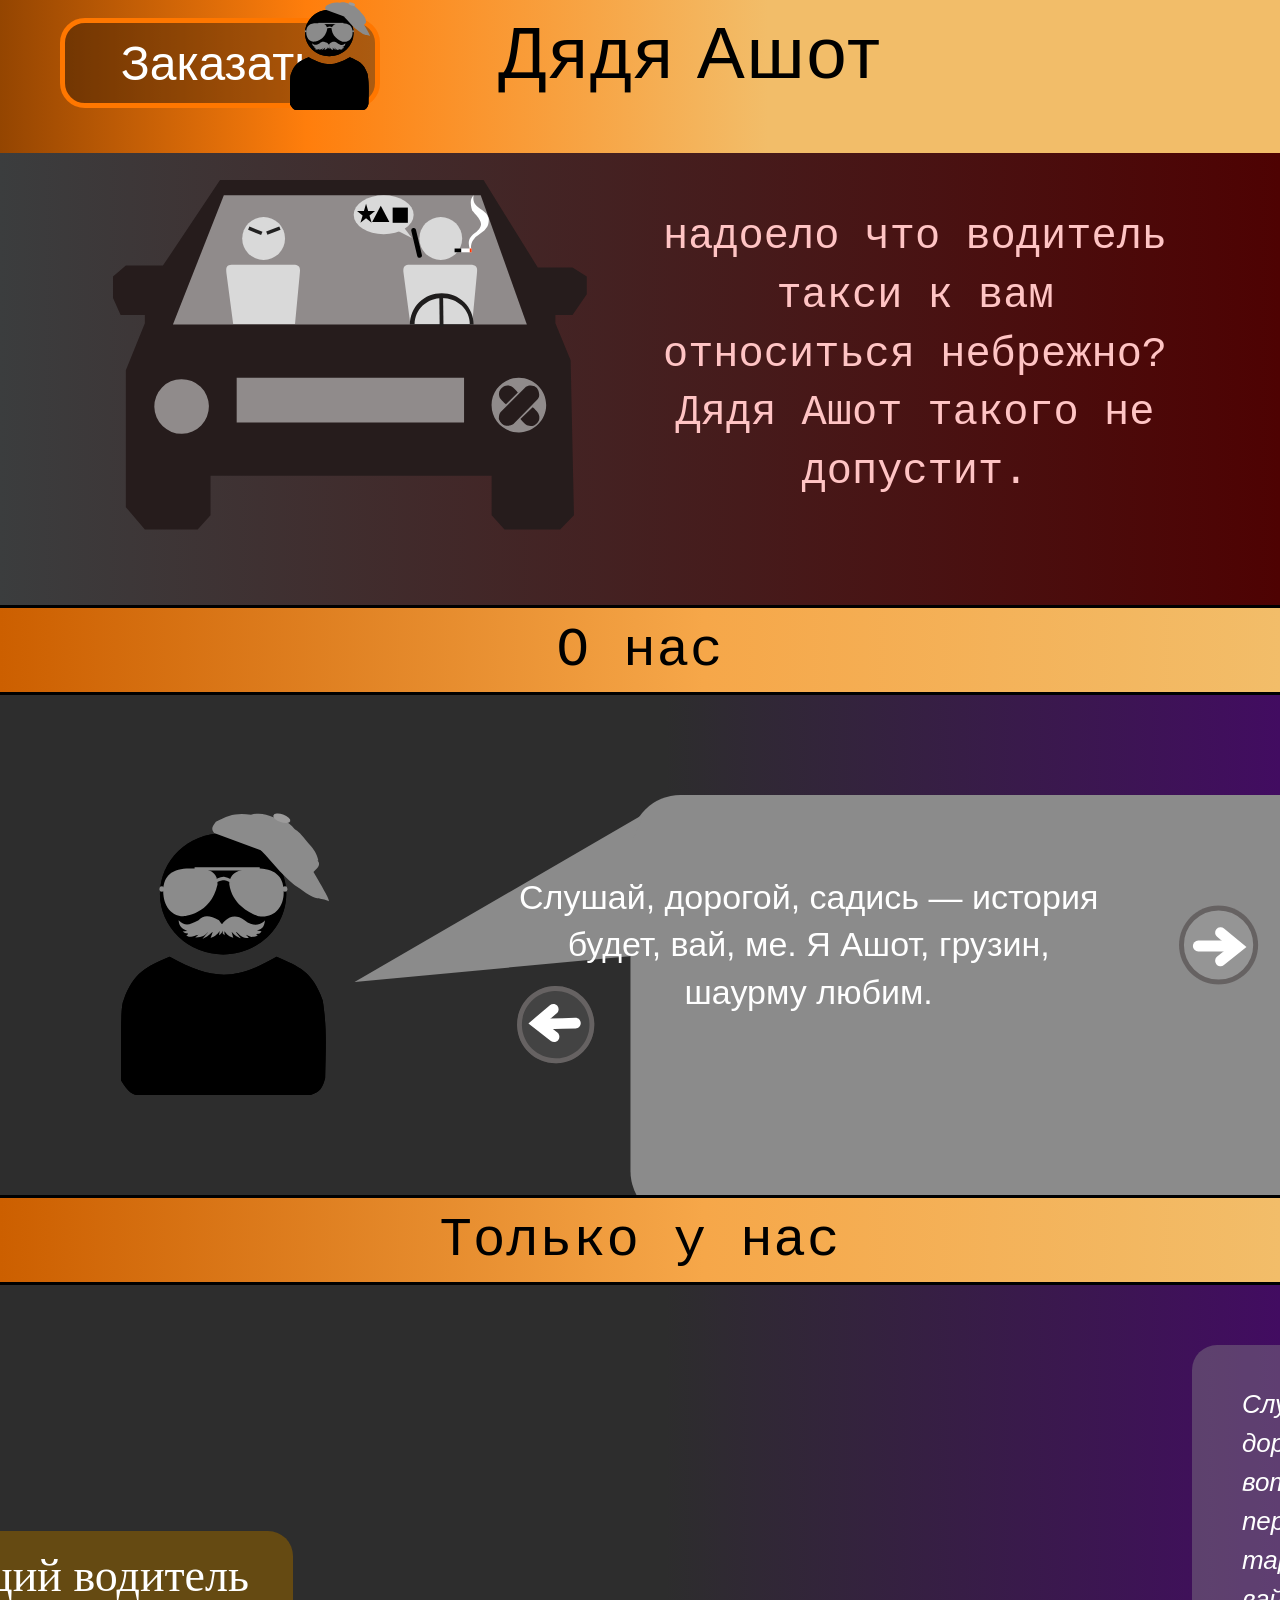
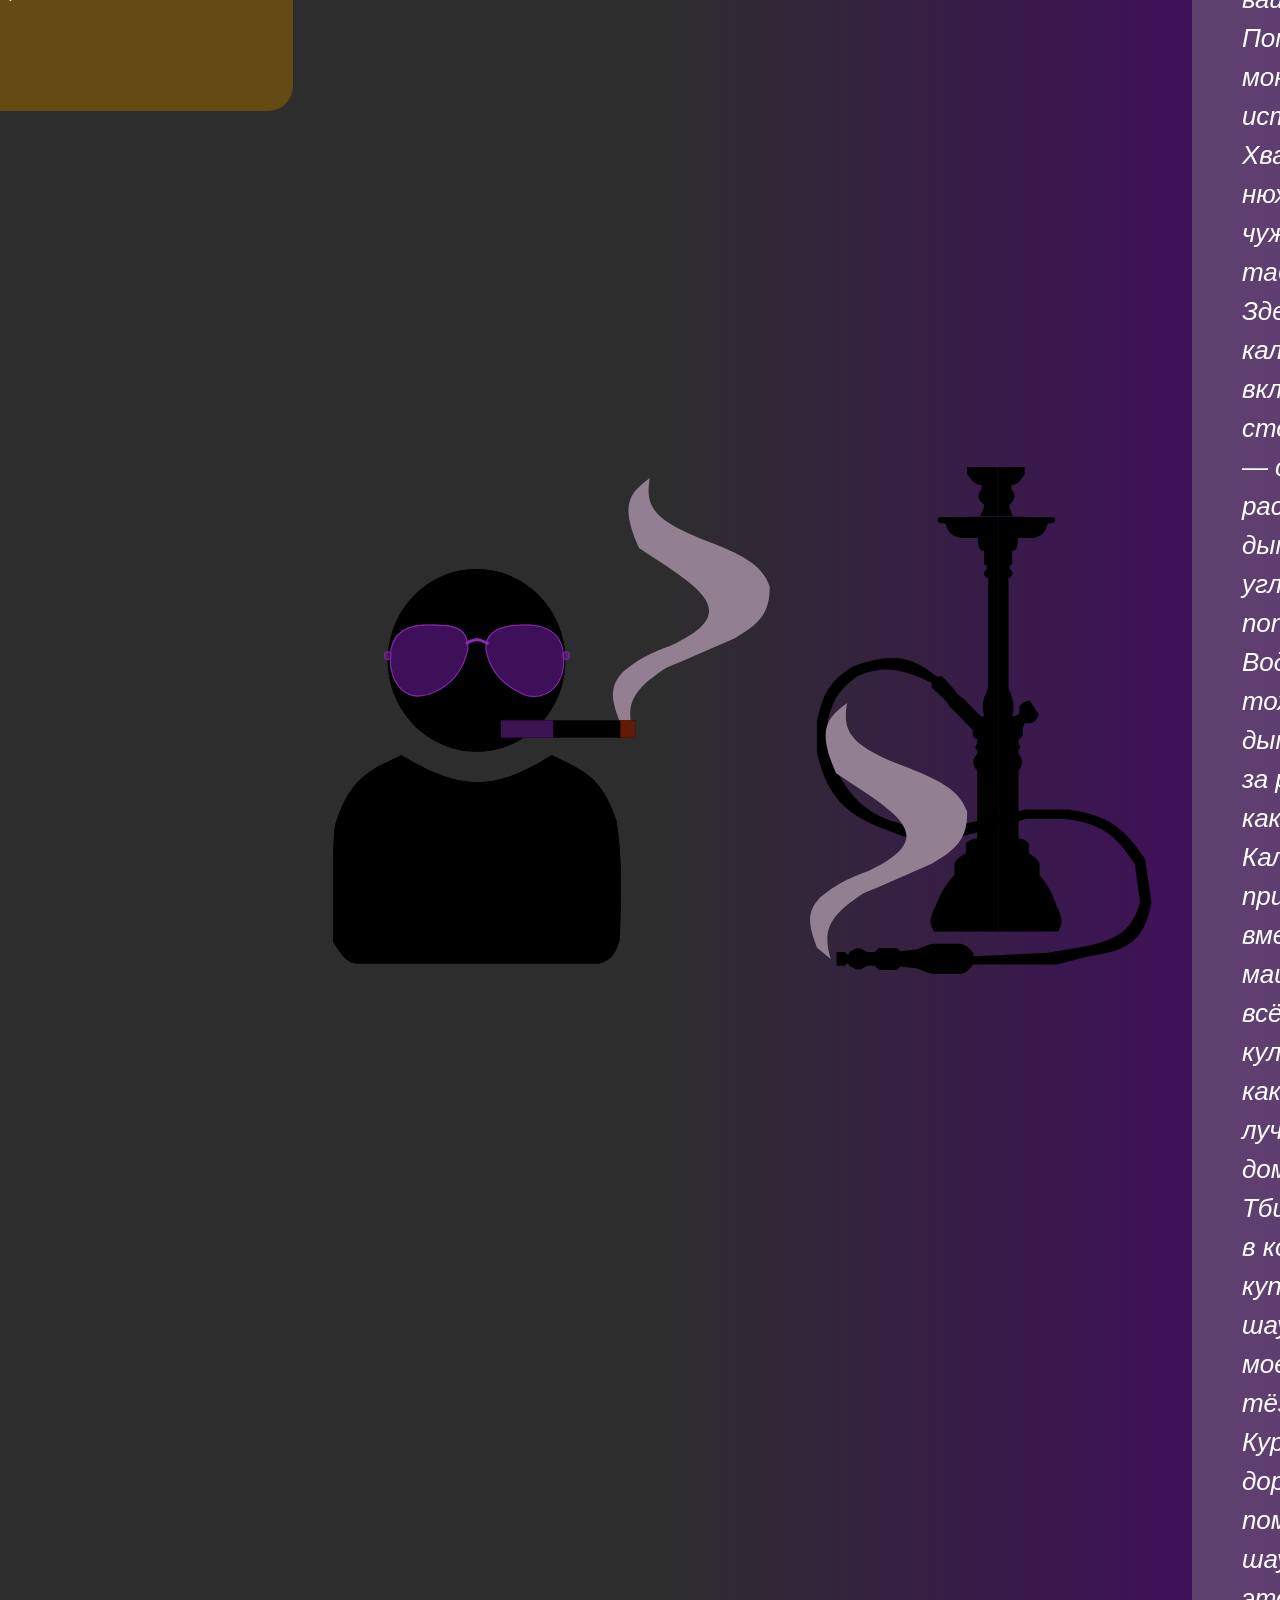
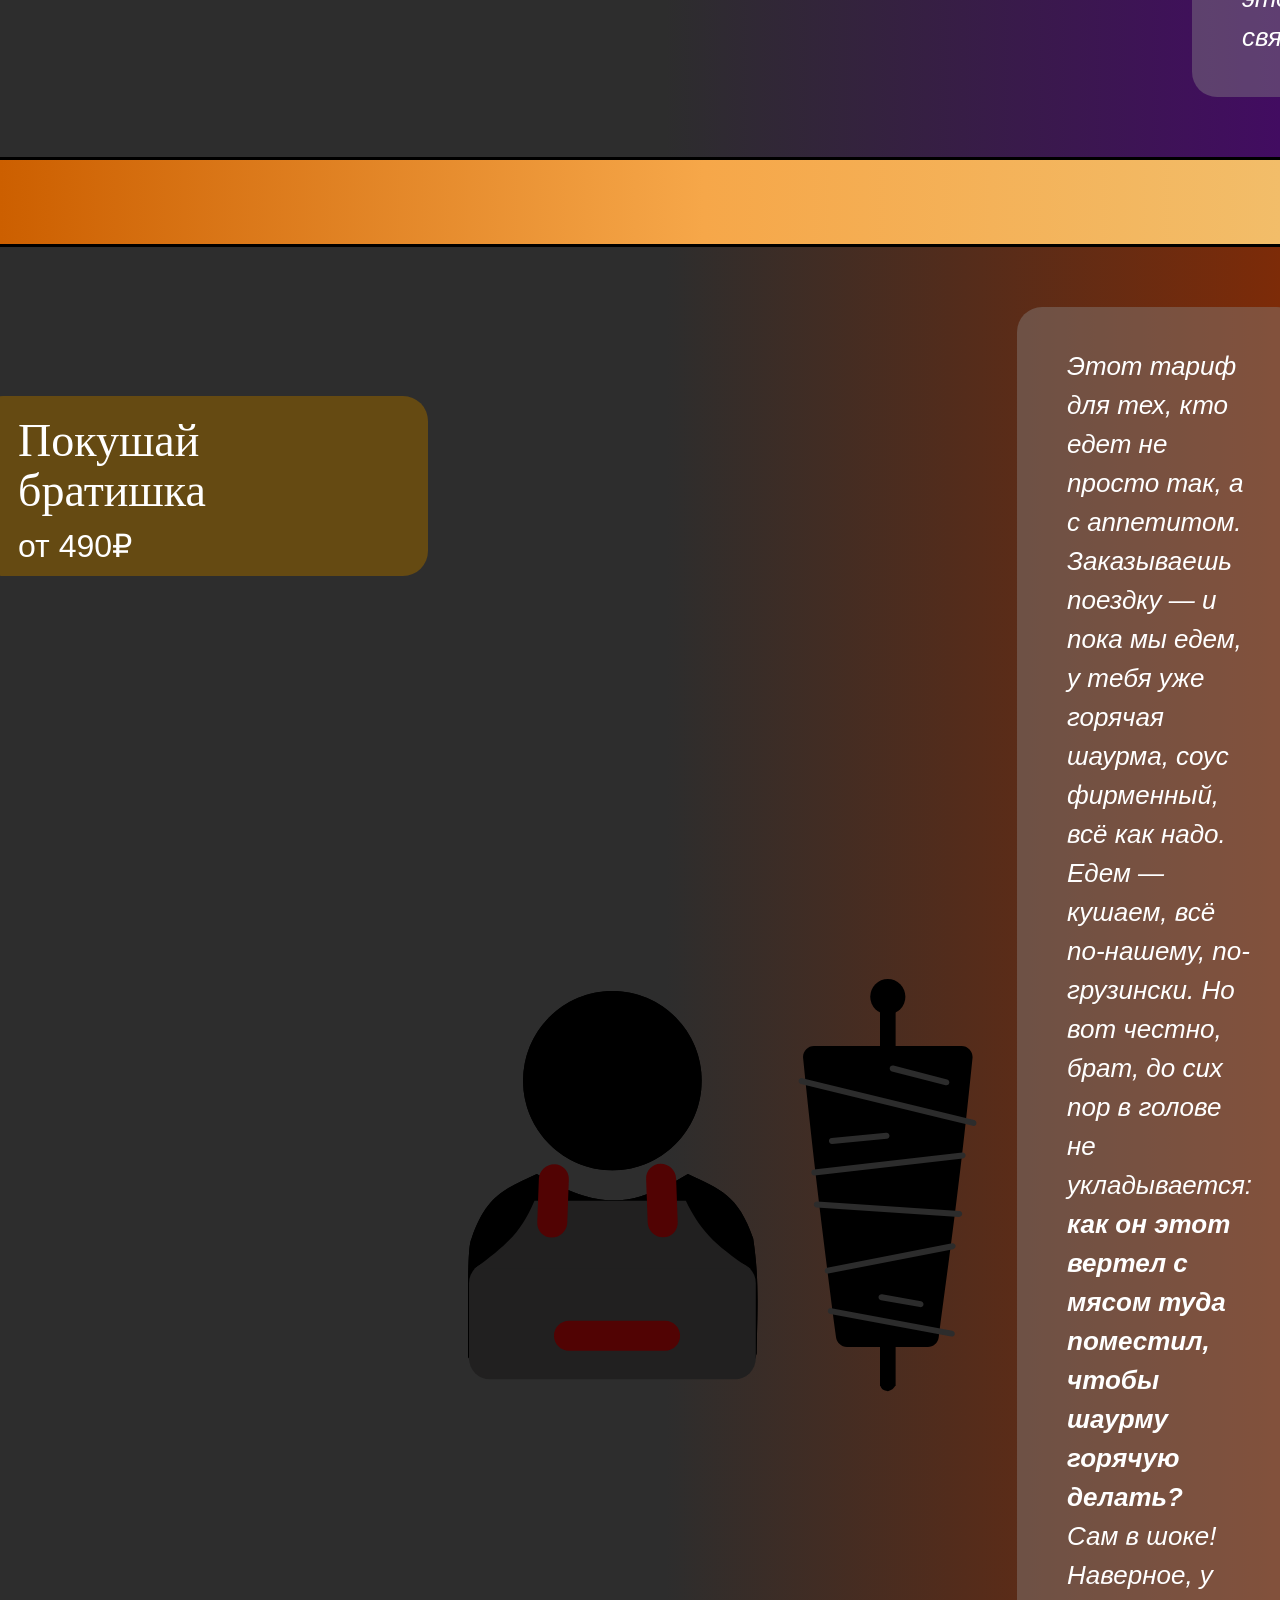
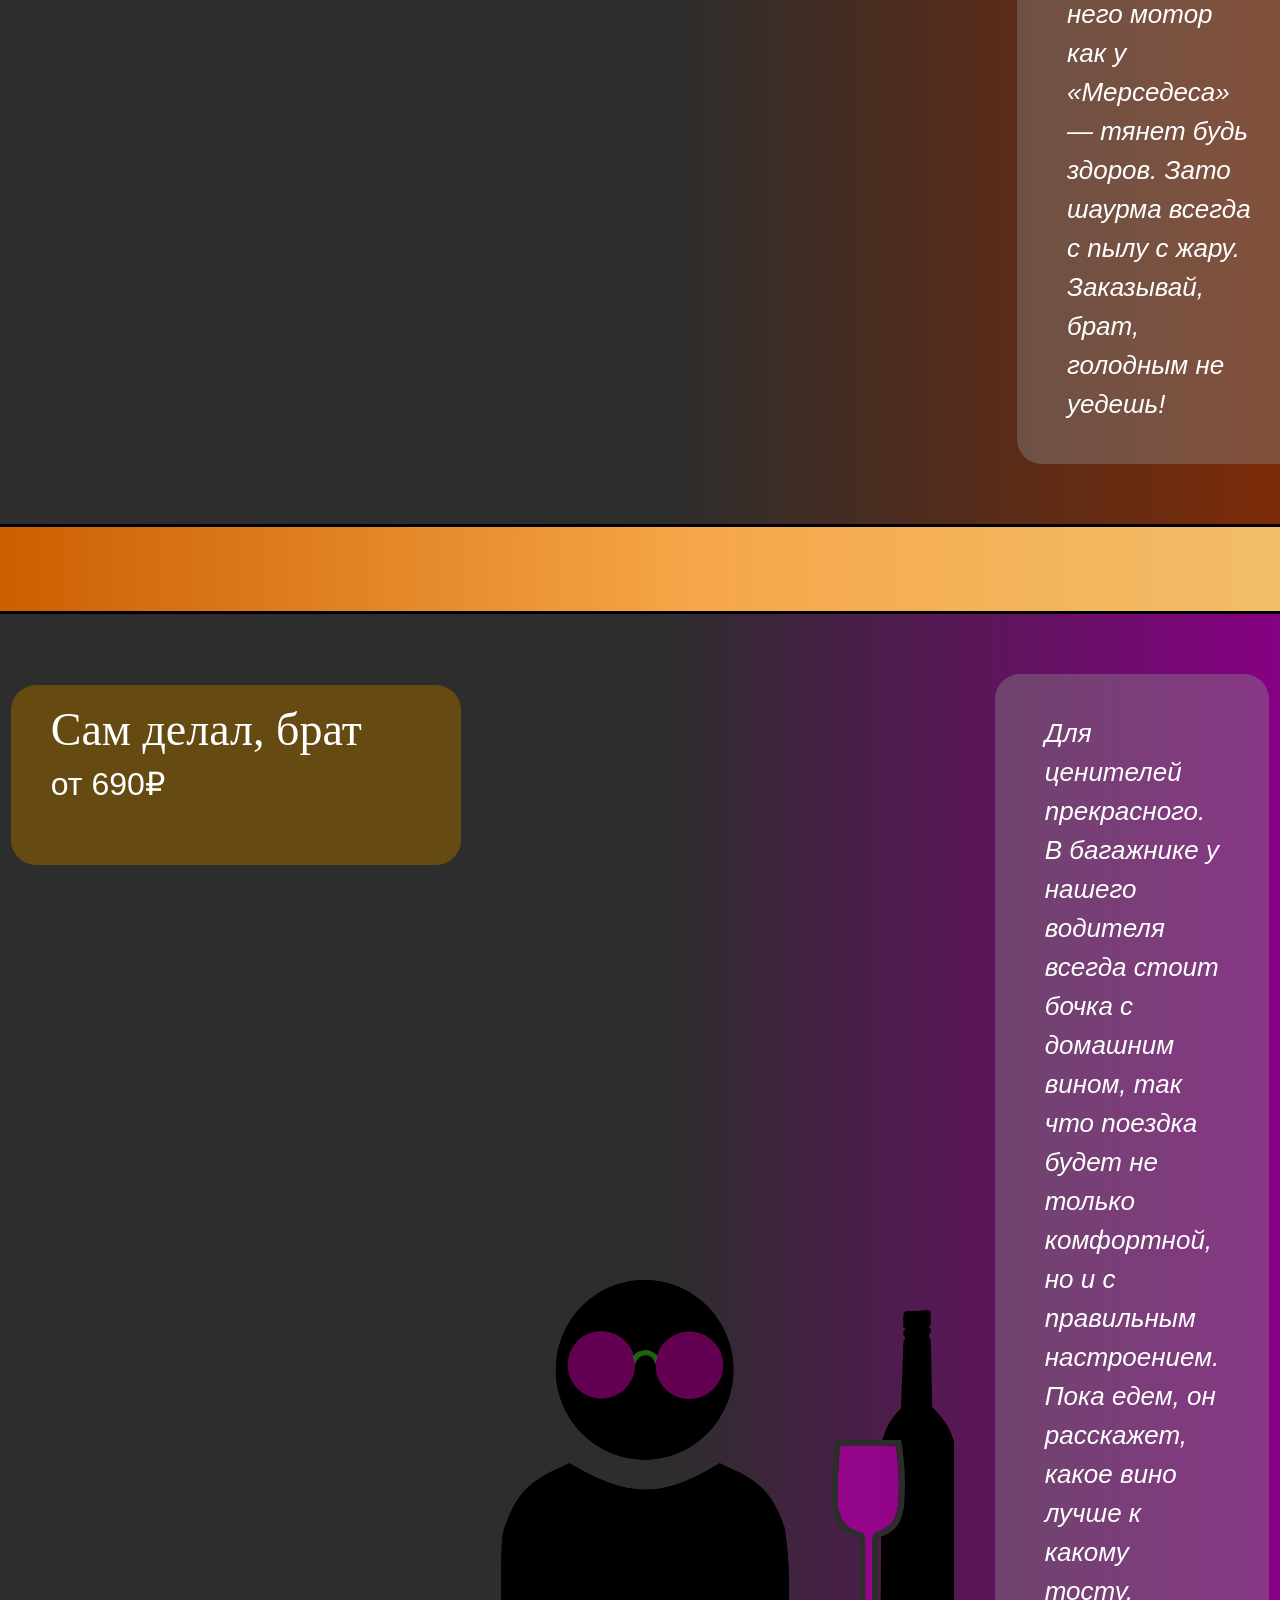
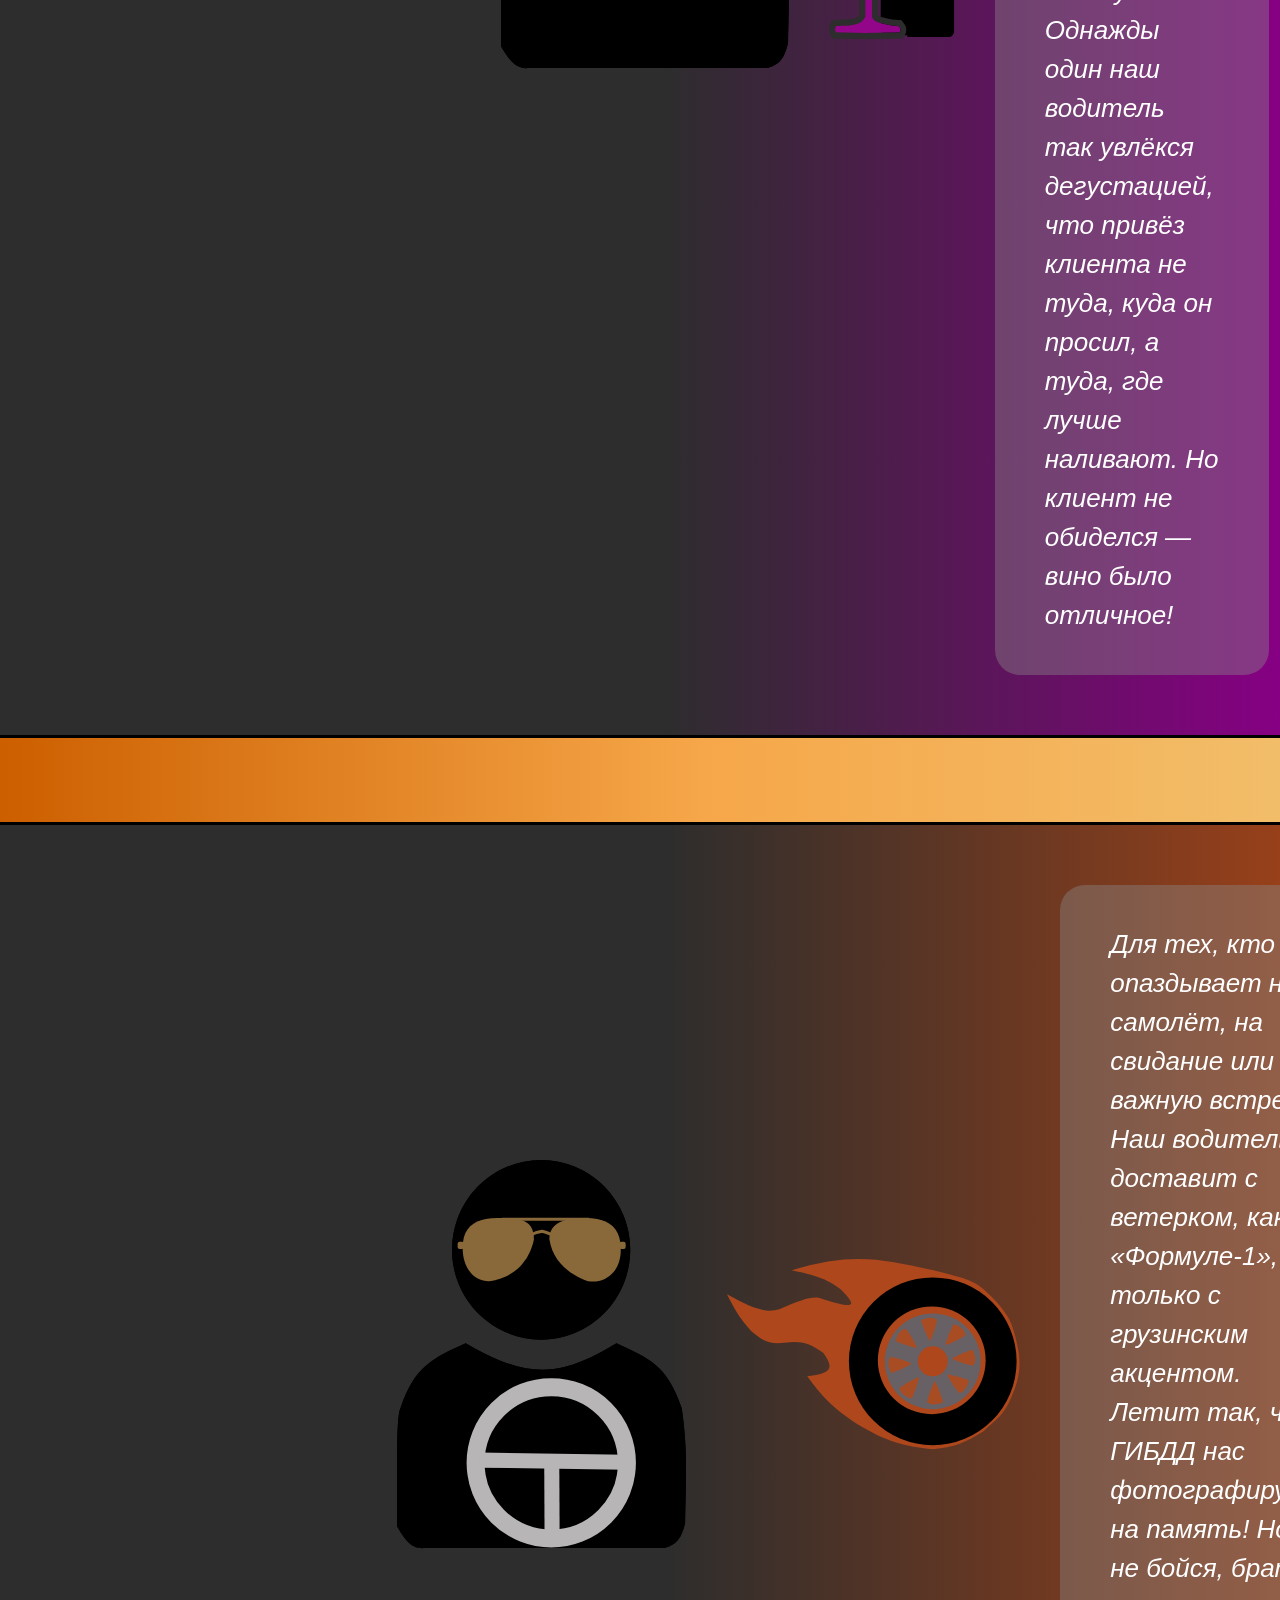
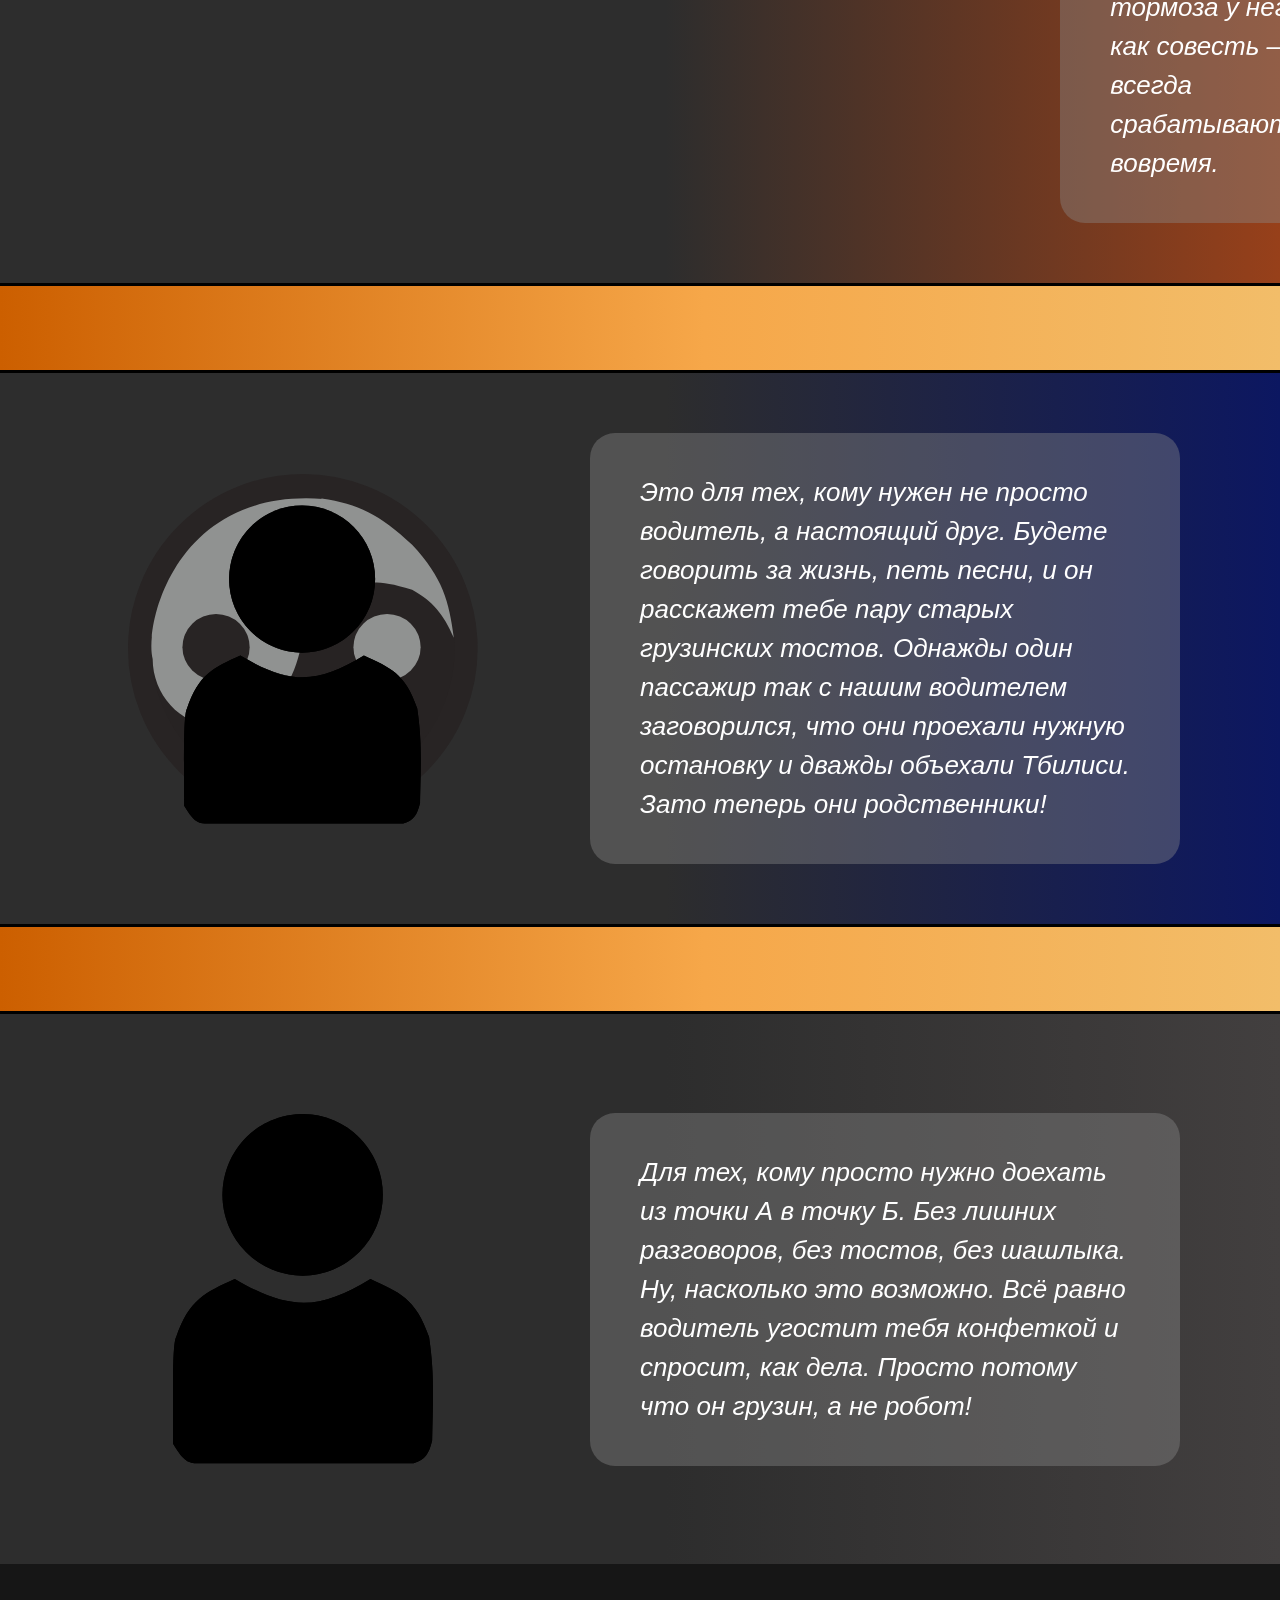
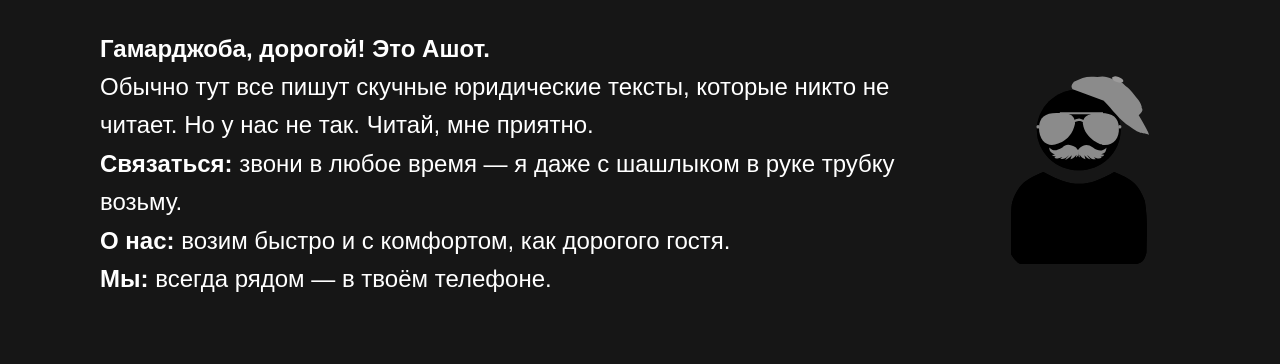
==== commit 80f3688c: "слезы ,страдания, агония" ====
--- a/index.html
+++ b/index.html
@@ -38,7 +38,8 @@
       <div class="about-speech-wrap">
         <img class="speech-bubble" src="img/диалоговое облачко.svg" alt="">
         <p class="about-speech">
-          Слушай, дорогой, садись — история будет, вай, ме. Я Ашот, грузин, шаурму любим.
+          Слушай, дорогой, садись — история будет, вай, ме.
+           Я Ашот, грузин, шаурму любим.
         </p>
         <img class="arrow arrow--left"  src="img/кнопка вернуть назад.svg" alt="Назад">
         <img class="arrow arrow--right" src="img/кнопка дальше.svg" alt="Далее">
--- a/style.css
+++ b/style.css
@@ -49,7 +49,7 @@
 .header {
   position: relative;
   width: 100%;
-  height: 200px;
+  height: 105px;
   flex-shrink: 0;
   display: flex;
   align-items: center;
@@ -62,7 +62,7 @@
   top: 50%;
   transform: translateY(-50%);
   width: 100%;
-  height: 100px;
+  height: 200px;
   background: linear-gradient(90deg, #944501 0%, #FF7E0C 24%, #F2BD69 60%);
   z-index: 1;
 }
@@ -70,7 +70,7 @@
 .order-btn {
   position: absolute;
   left: 60px;
-  top: 50%;
+  top: 60%;
   transform: translateY(-50%);
   width: 320px;
   height: 90px;
@@ -209,16 +209,16 @@
 
 .speech-bubble {
   position: absolute;
-  inset: 0;
-  width: 100%;
-  height: 100%;
-  object-fit: contain;
+  inset: 50px 0 0 -40px;
+  height: 426px;
+  width: 1568px;
+  object-fit: cover;
   pointer-events: none;
 }
 
 .about-speech {
-  position: absolute;
-  left: 8%;
+  position: relative;
+  left: 11%;
   top: 15%;
   width: 84%;
   height: 70%;
@@ -244,8 +244,8 @@
 }
 
 .arrow:hover { transform: translateY(-50%) scale(1.1); }
-.arrow--left  { left: 3%; }
-.arrow--right { right: 3%; }
+.arrow--left  { top:70%; left: 16%; }
+.arrow--right { right: -10%; }
 
 /* ============================================================
    ТАРИФЫ (Исправленная рабочая версия)
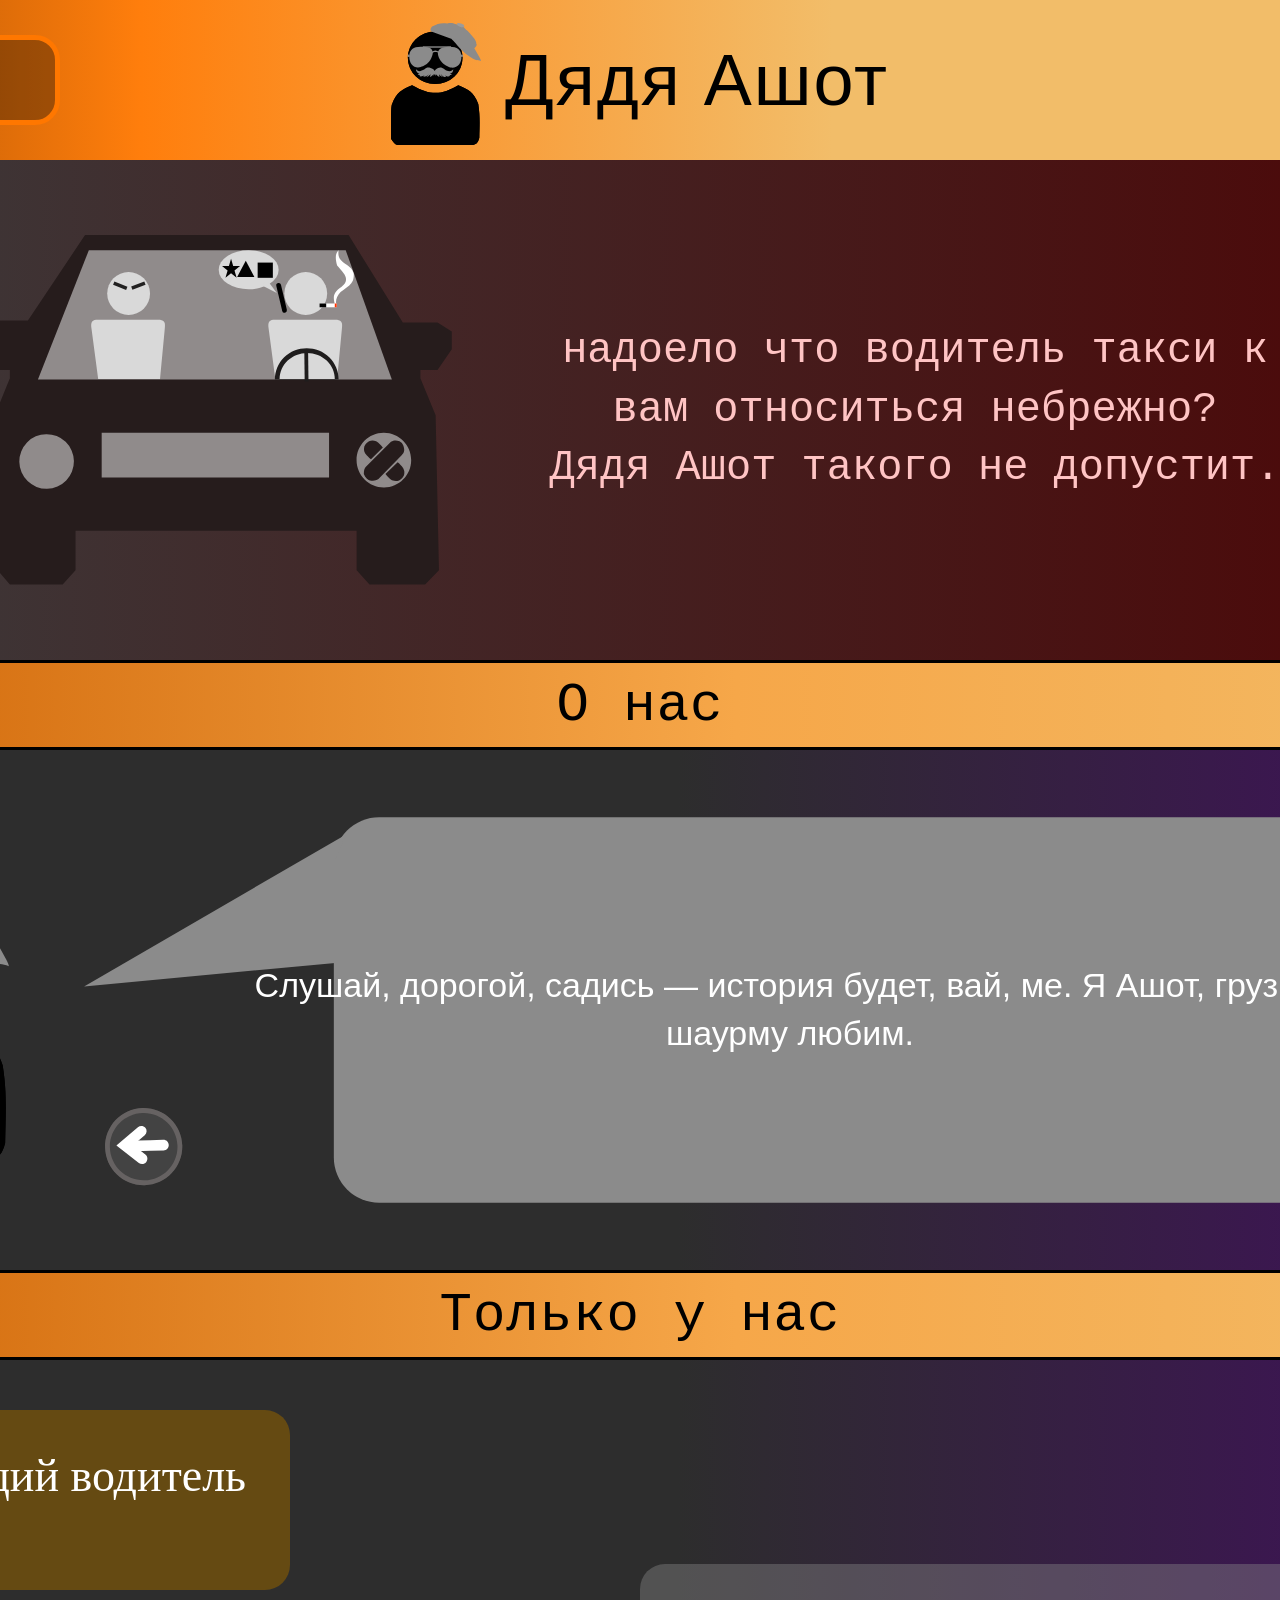
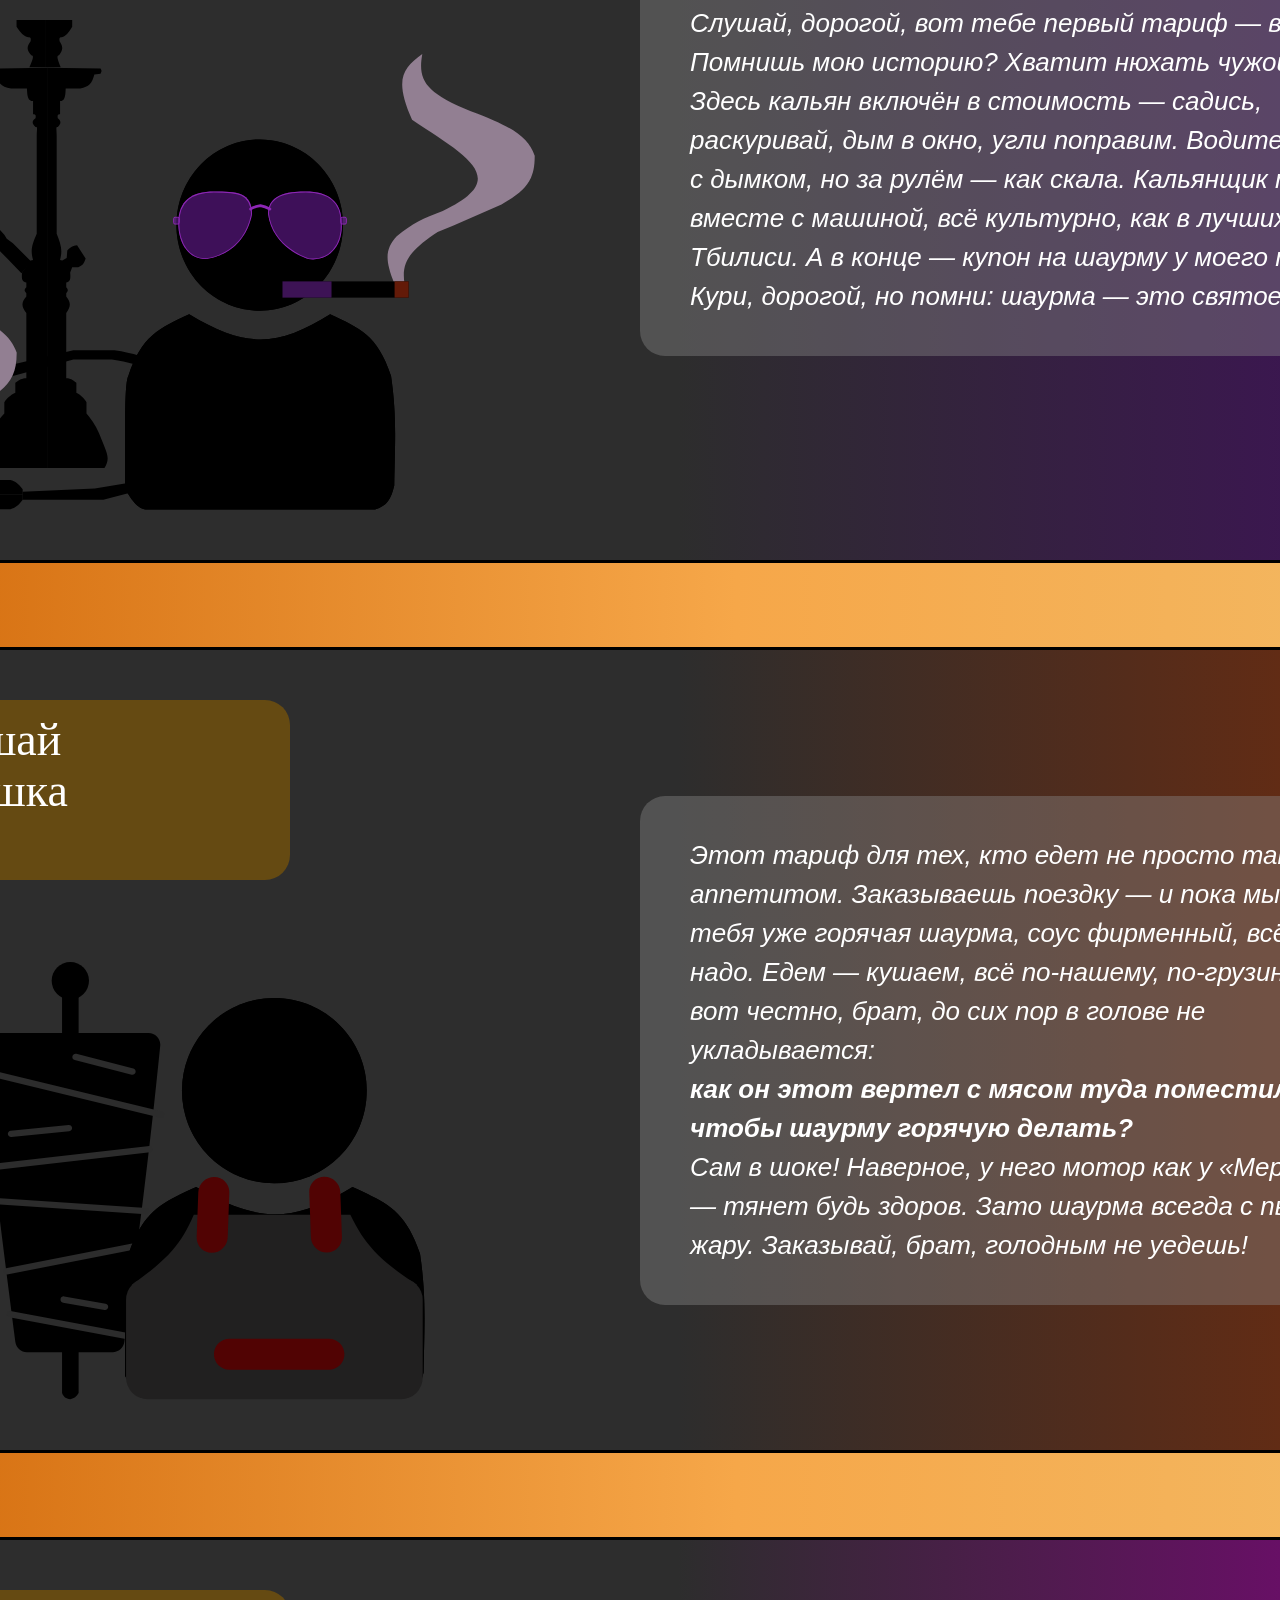
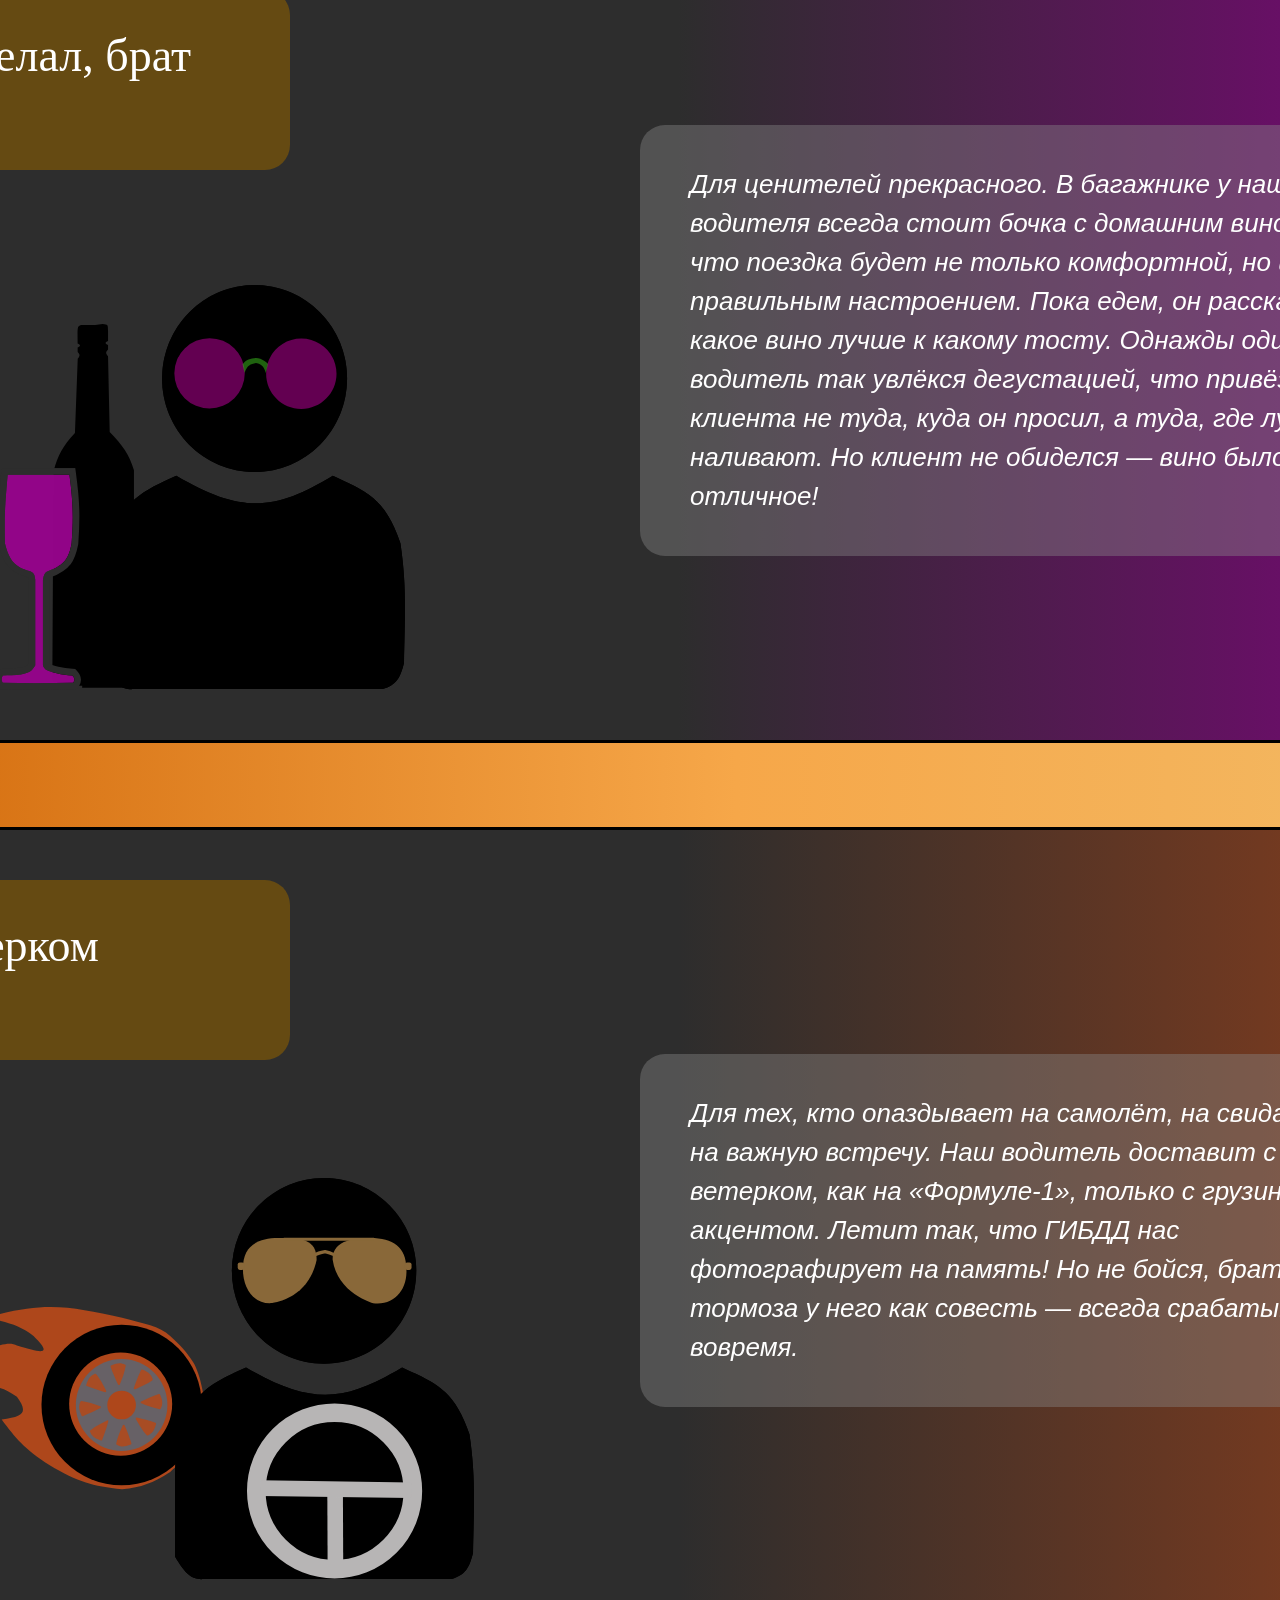
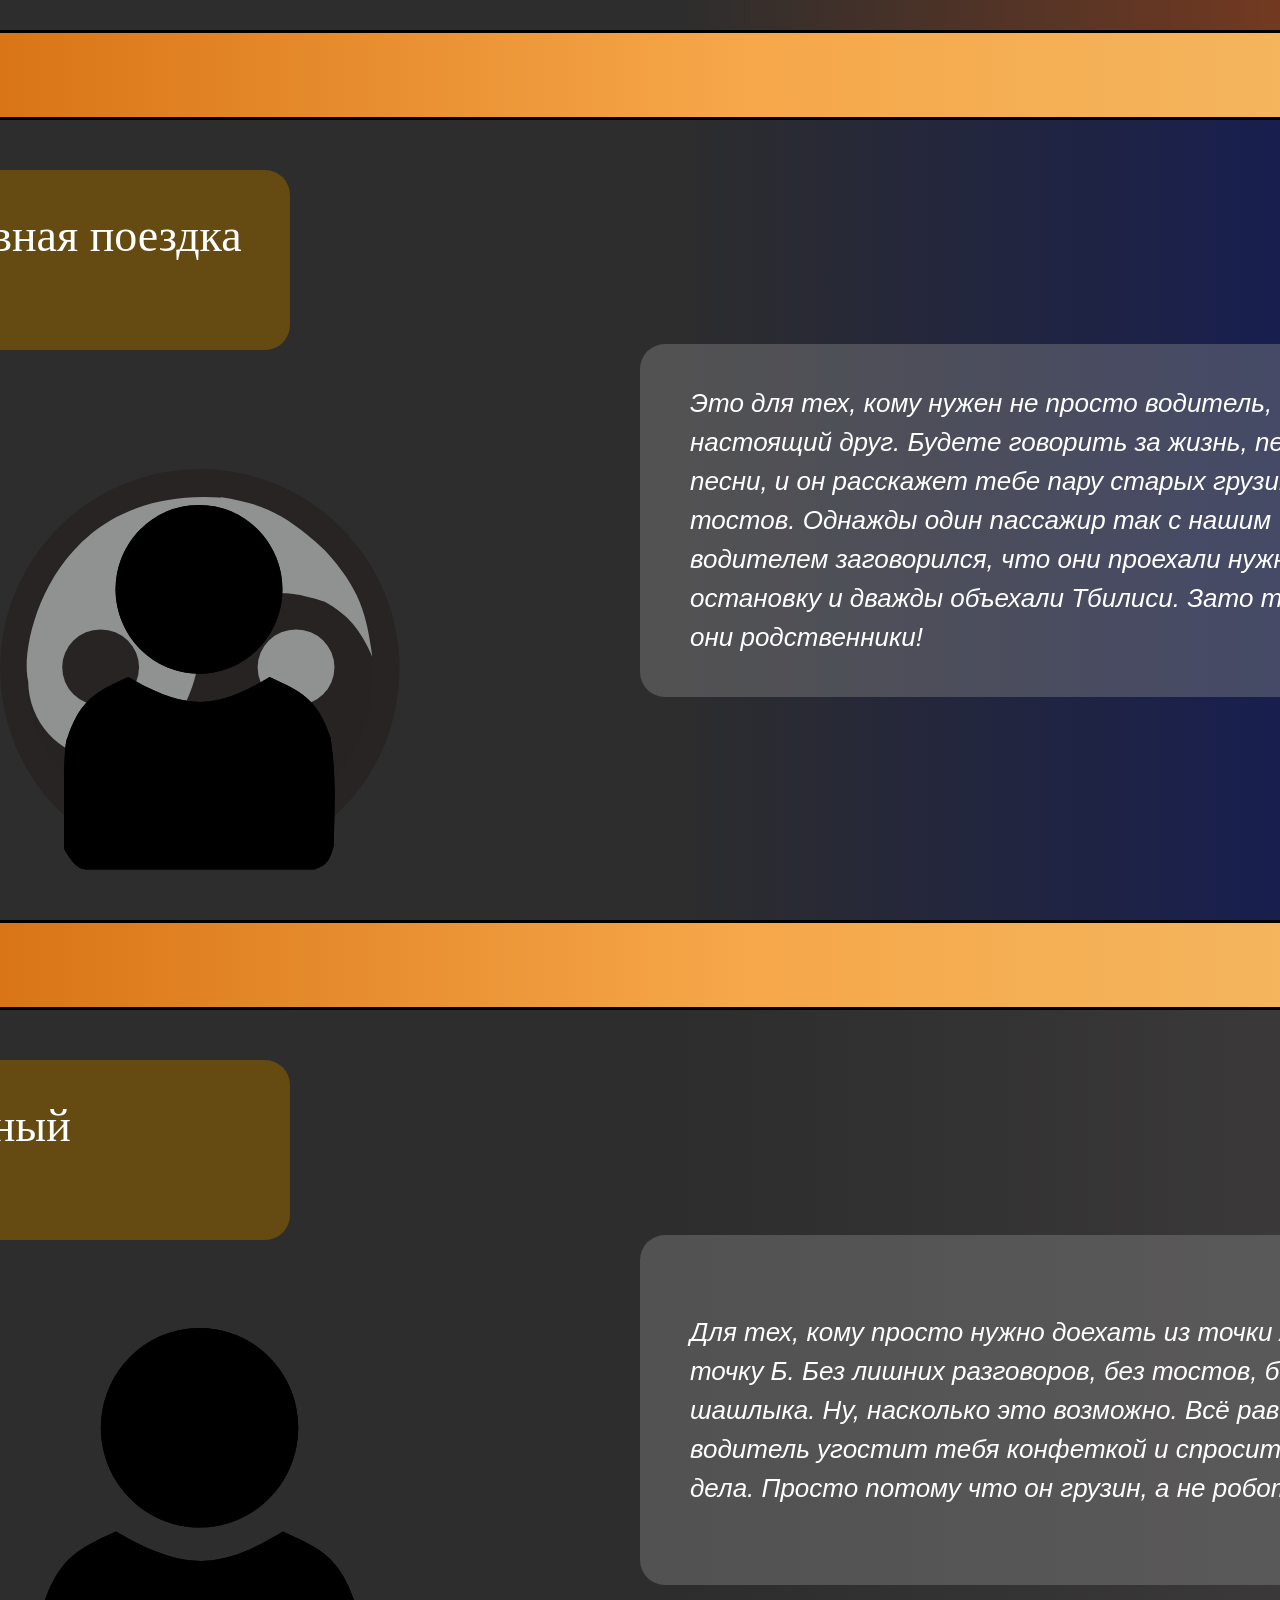
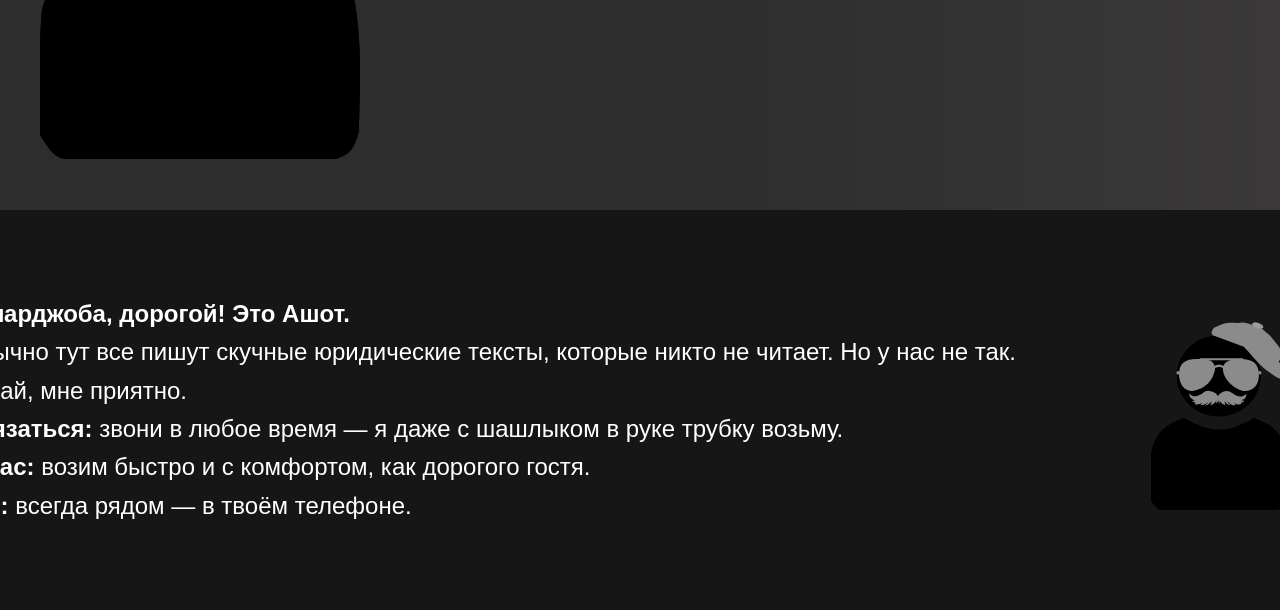
==== commit f5c4ca1c: "наконец-то найдена ошибка в позиционировании" ====
--- a/index.html
+++ b/index.html
@@ -14,8 +14,10 @@
     <header class="header">
       <div class="header-bar"></div>
       <button class="order-btn">Заказать</button>
-      <img class="header-ashot" src="img/Дядя Ашот  лого сайта.svg" alt="Ашот">
-      <div class="logo">Дядя Ашот</div>
+      <div class="header-center">
+        <img class="header-ashot" src="img/Дядя Ашот  лого сайта.svg" alt="Ашот">
+        <div class="logo">Дядя Ашот</div>
+      </div>
     </header>
 
     <!-- HERO -->
@@ -56,9 +58,10 @@
           <h2 class="tariff-title">Курящий водитель</h2>
           <span class="tariff-price">от 590₽</span>
         </div>
-        <!-- Используем только кальян -->
-        <img class="illustration-kalianmen" src="img/кальянщик.svg" alt="Кальянщик">
-        <img class="illustration-kalian" src="img/кальян.svg" alt="кальян">
+        <div class="tariff-art">
+          <img class="illustration-kalian" src="img/кальян.svg" alt="Кальян">
+          <img class="illustration-kalianmen" src="img/кальянщик.svg" alt="Кальянщик">
+        </div>
         <p class="right-card">
           Слушай, дорогой, вот тебе первый тариф — вай, ме! Помнишь мою историю?
           Хватит нюхать чужой табак. Здесь кальян включён в стоимость — садись,
@@ -79,9 +82,10 @@
           <h2 class="tariff-title">Покушай братишка</h2>
           <span class="tariff-price">от 490₽</span>
         </div>
-        <!-- Шаурма -->
-        <img class="illustration-shaurmist" src="img/шаурмист.svg" alt="Шаурма">
-        <img class="illustration-shaurma" src="img/Вертель.svg" alt="шаурма">
+        <div class="tariff-art">
+          <img class="illustration-shaurma" src="img/Вертель.svg" alt="Вертел">
+          <img class="illustration-shaurmist" src="img/шаурмист.svg" alt="Шаурмист">
+        </div>
         <p class="right-card">
           Этот тариф для тех, кто едет не просто так, а с аппетитом. Заказываешь
           поездку — и пока мы едем, у тебя уже горячая шаурма, соус фирменный,
@@ -103,9 +107,10 @@
           <h2 class="tariff-title">Сам делал, брат</h2>
           <span class="tariff-price">от 690₽</span>
         </div>
-        <!-- Вино -->
-        <img class="illustration-sommelier" src="img/сомелье.svg" alt="сомелье">
-        <img  class ="illustration-wine" src="img/вино.svg" alt="вино">
+        <div class="tariff-art">
+          <img class="illustration-wine" src="img/вино.svg" alt="Вино">
+          <img class="illustration-sommelier" src="img/сомелье.svg" alt="Сомелье">
+        </div>
         <p class="right-card">
           Для ценителей прекрасного. В багажнике у нашего водителя всегда стоит
           бочка с домашним вином, так что поездка будет не только комфортной,
@@ -126,9 +131,10 @@
           <h2 class="tariff-title">С ветерком</h2>
           <span class="tariff-price">от 450₽</span>
         </div>
-        <!-- Колесо с огнем -->
-        <img class="illustration-shumaher" src="img/водитель шумахер.svg" alt="шумахер">
-        <img class="illustration-wheel-fier" src="img/колесо в огне.svg" alt="Колесо">
+        <div class="tariff-art">
+          <img class="illustration-wheel-fier" src="img/колесо в огне.svg" alt="Колесо">
+          <img class="illustration-shumaher" src="img/водитель шумахер.svg" alt="Шумахер">
+        </div>
         <p class="right-card">
           Для тех, кто опаздывает на самолёт, на свидание или на важную встречу.
           Наш водитель доставит с ветерком, как на «Формуле-1», только с грузинским
@@ -147,8 +153,9 @@
           <h2 class="tariff-title">Душевная поездка</h2>
           <span class="tariff-price">от 550₽</span>
         </div>
-        <!-- Психолог -->
-        <img class="illustration" src="img/психолог.svg" alt="Психолог">
+        <div class="tariff-art">
+          <img class="illustration" src="img/психолог.svg" alt="Психолог">
+        </div>
         <p class="right-card">
           Это для тех, кому нужен не просто водитель, а настоящий друг. Будете
           говорить за жизнь, петь песни, и он расскажет тебе пару старых грузинских
@@ -168,8 +175,9 @@
           <h2 class="tariff-title">Обычный</h2>
           <span class="tariff-price">от 199₽</span>
         </div>
-        <!-- Просто водитель -->
-        <img class="illustration" src="img/просто водитель.svg" alt="Водитель">
+        <div class="tariff-art">
+          <img class="illustration" src="img/просто водитель.svg" alt="Водитель">
+        </div>
         <p class="right-card">
           Для тех, кому просто нужно доехать из точки А в точку Б. Без лишних
           разговоров, без тостов, без шашлыка. Ну, насколько это возможно.
@@ -193,5 +201,6 @@
     </footer>
 
   </div>
+  <script src="main.js"></script>
 </body>
 </html>
--- a/style.css
+++ b/style.css
@@ -19,25 +19,14 @@
   justify-content: center;
 }
 
-/* ------- Масштабирование ------- */
+/* ------- Масштабирование (задаётся в main.js) ------- */
 .site {
   position: relative;
   width: 1920px;
-  max-width: 100%;
   background: linear-gradient(180deg, #232526 0%, #414345 100%);
   display: flex;
   flex-direction: column;
   flex-shrink: 0;
-  zoom: calc(100vw / 1920);
-  transform-origin: top center;
-}
-
-@supports not (zoom: 1) {
-  .site {
-    transform: scale(calc(100vw / 1920));
-    transform-origin: top center;
-    width: 1920px;
-  }
 }
 
 /* img { display: block; max-width: 100%; } */
@@ -49,7 +38,7 @@
 .header {
   position: relative;
   width: 100%;
-  height: 105px;
+  height: 160px;
   flex-shrink: 0;
   display: flex;
   align-items: center;
@@ -58,11 +47,9 @@
 
 .header-bar {
   position: absolute;
-  left: 0;
-  top: 50%;
-  transform: translateY(-50%);
-  width: 100%;
-  height: 200px;
+  inset: 0;
+  width: 100%;
+  height: 100%;
   background: linear-gradient(90deg, #944501 0%, #FF7E0C 24%, #F2BD69 60%);
   z-index: 1;
 }
@@ -70,7 +57,7 @@
 .order-btn {
   position: absolute;
   left: 60px;
-  top: 60%;
+  top: 50%;
   transform: translateY(-50%);
   width: 320px;
   height: 90px;
@@ -89,24 +76,24 @@
   transform: translateY(-50%) scale(1.05);
 }
 
+.header-center {
+  position: relative;
+  z-index: 2;
+  display: flex;
+  align-items: center;
+  gap: 24px;
+}
+
 .logo {
-  position: relative;
   font: 400 72px 'Gulim', sans-serif;
   color: #000;
   text-align: center;
   letter-spacing: 2px;
-  z-index: 2;
-  margin-left: 100px;
 }
 
 .header-ashot {
-  position: absolute;
-  left: calc(50% - 350px);
-  top: 50%;
-  transform: translateY(-50%);
-  width: 80px;
+  width: 90px;
   height: auto;
-  z-index: 3;
 }
 
 /* ============================================================
@@ -177,9 +164,9 @@
   display: flex;
   align-items: center;
   justify-content: center;
-  gap: 40px;
-  width: 100%;
-  height: 500px;
+  gap: 50px;
+  width: 100%;
+  height: 520px;
   flex-shrink: 0;
   padding: 0 100px;
   background: linear-gradient(90deg, #2D2D2D 52%, #420C61 100%);
@@ -203,29 +190,26 @@
 .about-speech-wrap {
   position: relative;
   flex: 1;
-  max-width: 1200px;
-  height: 400px;
+  max-width: 1430px;
+  height: 390px;
 }
 
 .speech-bubble {
   position: absolute;
-  inset: 50px 0 0 -40px;
-  height: 426px;
-  width: 1568px;
-  object-fit: cover;
+  inset: 0;
+  width: 100%;
+  height: 100%;
+  object-fit: fill;
   pointer-events: none;
 }
 
 .about-speech {
-  position: relative;
-  left: 11%;
-  top: 15%;
-  width: 84%;
-  height: 70%;
-  display: flex;
-  align-items: center;
-  justify-content: center;
-  padding: 0 4%;
+  position: absolute;
+  inset: 0;
+  display: flex;
+  align-items: center;
+  justify-content: center;
+  padding: 0 140px;
   font: 400 34px/1.4 'Inter', sans-serif;
   color: #fff;
   z-index: 2;
@@ -234,64 +218,54 @@
 
 .arrow {
   position: absolute;
-  top: 50%;
+  bottom: 18px;
   width: 80px;
   height: 80px;
-  transform: translateY(-50%);
   cursor: pointer;
   z-index: 3;
   transition: transform 0.2s;
 }
 
-.arrow:hover { transform: translateY(-50%) scale(1.1); }
-.arrow--left  { top:70%; left: 16%; }
-.arrow--right { right: -10%; }
-
-/* ============================================================
-   ТАРИФЫ (Исправленная рабочая версия)
-   ============================================================ */
- 
- .illustration-kalianmen {
-  width:437.69px;
-  height:486.59px;
-}
-   .illustration-kalian {
-    width:341.42px;
-    height: 507.12px;
-  }
-
+.arrow:hover { transform: scale(1.1); }
+.arrow--left  { left: 24px; }
+.arrow--right { right: 24px; }
+
+/* ============================================================
+   ТАРИФЫ
+   ============================================================ */
 .tariff {
   position: relative;
-  display: flex;
-  align-items: center;
-  justify-content: center;
-  width: 100%;
-  min-height: 550px; 
-  padding: 60px 0;
+  width: 100%;
+  display: flex;
+  justify-content: center;
   color: #fff;
   overflow: hidden;
 }
 
 .tariff-content {
-  display: flex;
-  align-items: center;
-  justify-content: center;
+  display: grid;
+  grid-template-columns: 720px 800px;
+  grid-template-rows: 180px 500px;
+  column-gap: 80px;
+  row-gap: 20px;
+  align-items: center;
   width: 100%;
   max-width: 1600px;
-  gap: 40px;
-  padding: 0 100px;
+  padding: 50px 0;
+  margin: 0 auto;
 }
 
 /* Левая карточка */
 .tariff .left-card {
-  position: relative;
-  top:-700px;
-  flex-shrink: 0;
+  grid-column: 1;
+  grid-row: 1;
+  align-self: end;
+  justify-self: start;
   display: flex;
   flex-direction: column;
   align-items: flex-start;
-  justify-content: flex-start;
-  width: 450px; 
+  justify-content: center;
+  width: 450px;
   height: 180px;
   padding: 20px 40px;
   background: rgba(139, 94, 0, 0.6);
@@ -311,10 +285,28 @@
   font-family: 'Inter', sans-serif;
 }
 
+/* Иллюстрации */
+.tariff-art {
+  position: relative;
+  grid-column: 1;
+  grid-row: 2;
+  width: 100%;
+  height: 500px;
+}
+
+.tariff-art img {
+  position: absolute;
+  bottom: 0;
+  height: auto;
+  z-index: 1;
+}
+
 /* Правая карточка */
 .tariff .right-card {
-  position: relative;
-  width: 800px; 
+  grid-column: 2;
+  grid-row: 1 / span 2;
+  align-self: center;
+  width: 800px;
   min-height: 350px;
   padding: 40px 50px;
   font: italic 400 26px/1.5 'Inter', sans-serif;
@@ -327,18 +319,27 @@
   justify-content: center;
 }
 
-/* Картинка (Иллюстрация) */
-.tariff .illustration {
-  position: absolute;
-  left: 10%; 
-  top: 50%;
-  transform: translateY(-50%);
-  width: 350px; 
-  height: auto;
-  max-height: 350px;
-  object-fit: contain;
-  z-index: 1;
-}
+/* Тариф 1 */
+.tariff--1 .illustration-kalian    { left: 25px;  width: 330px; }
+.tariff--1 .illustration-kalianmen { left: 285px; width: 410px; }
+
+/* Тариф 2 */
+.tariff--2 .illustration-shaurma   { left: 135px; width: 190px; }
+.tariff--2 .illustration-shaurmist { left: 285px; width: 300px; }
+
+/* Тариф 3 */
+.tariff--3 .illustration-wine      { left: 155px; width: 140px; }
+.tariff--3 .illustration-sommelier { left: 265px; width: 300px; }
+
+/* Тариф 4 */
+.tariff--4 .illustration-wheel-fier { left: 85px;  width: 280px; bottom: 90px; }
+.tariff--4 .illustration-shumaher   { left: 335px; width: 300px; }
+
+/* Тариф 5 */
+.tariff--5 .illustration { left: 160px; width: 400px; }
+
+/* Тариф 6 */
+.tariff--6 .illustration { left: 200px; width: 320px; }
 
 /* Фоны */
 .tariff--1 { background: linear-gradient(90deg, #2D2D2D 52%, #420C61 100%); }
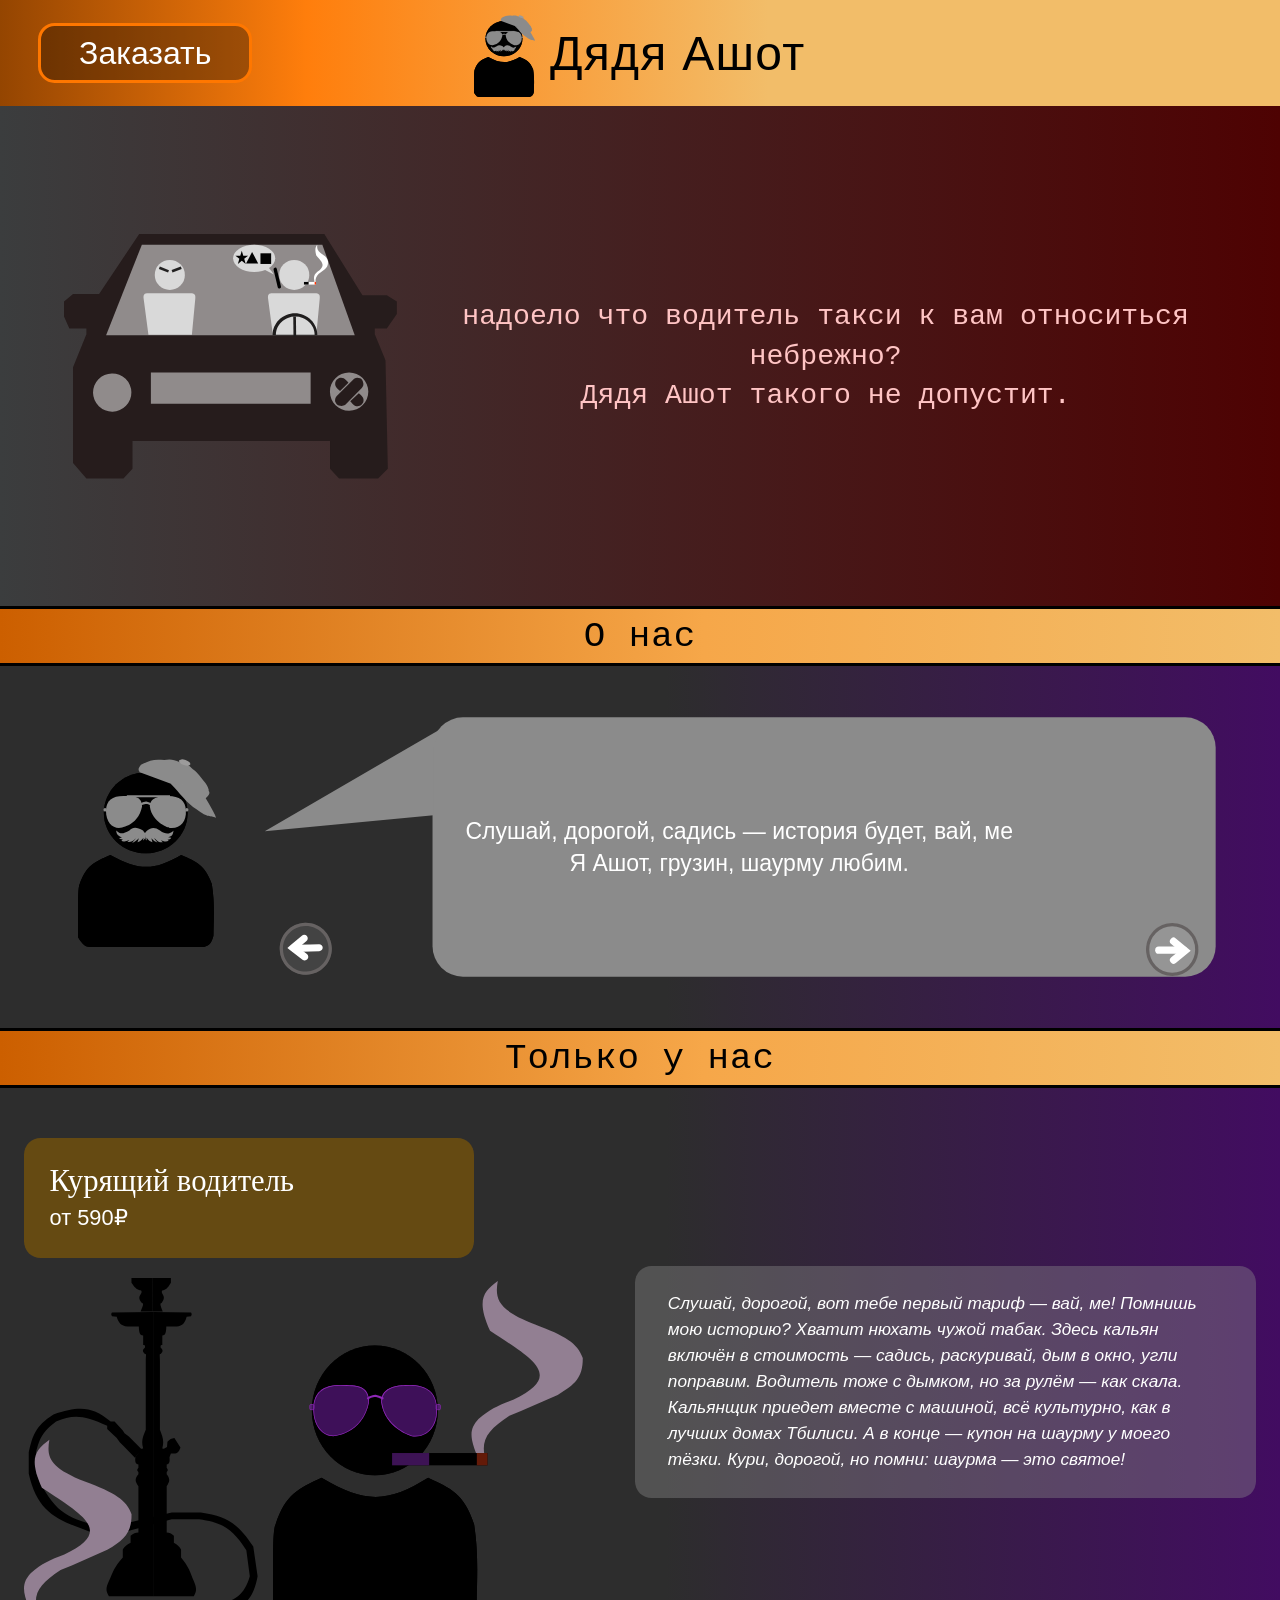
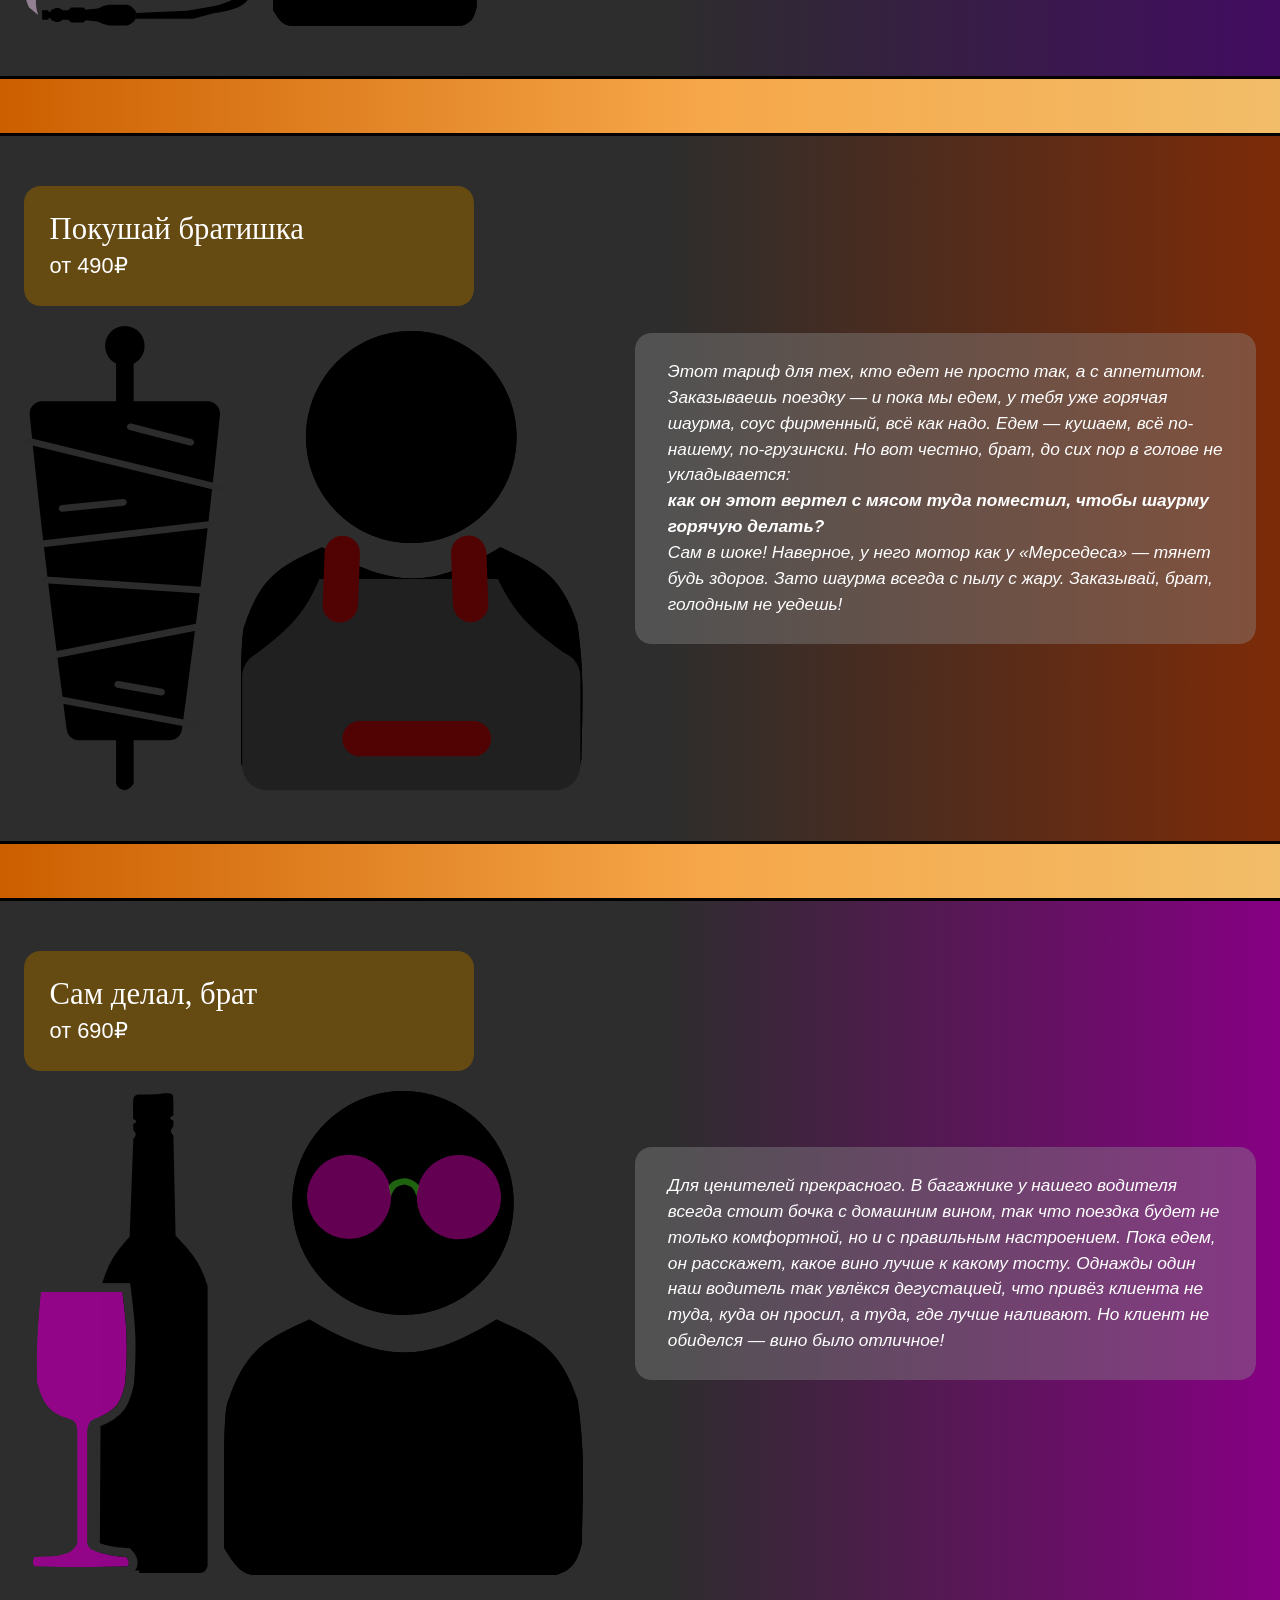
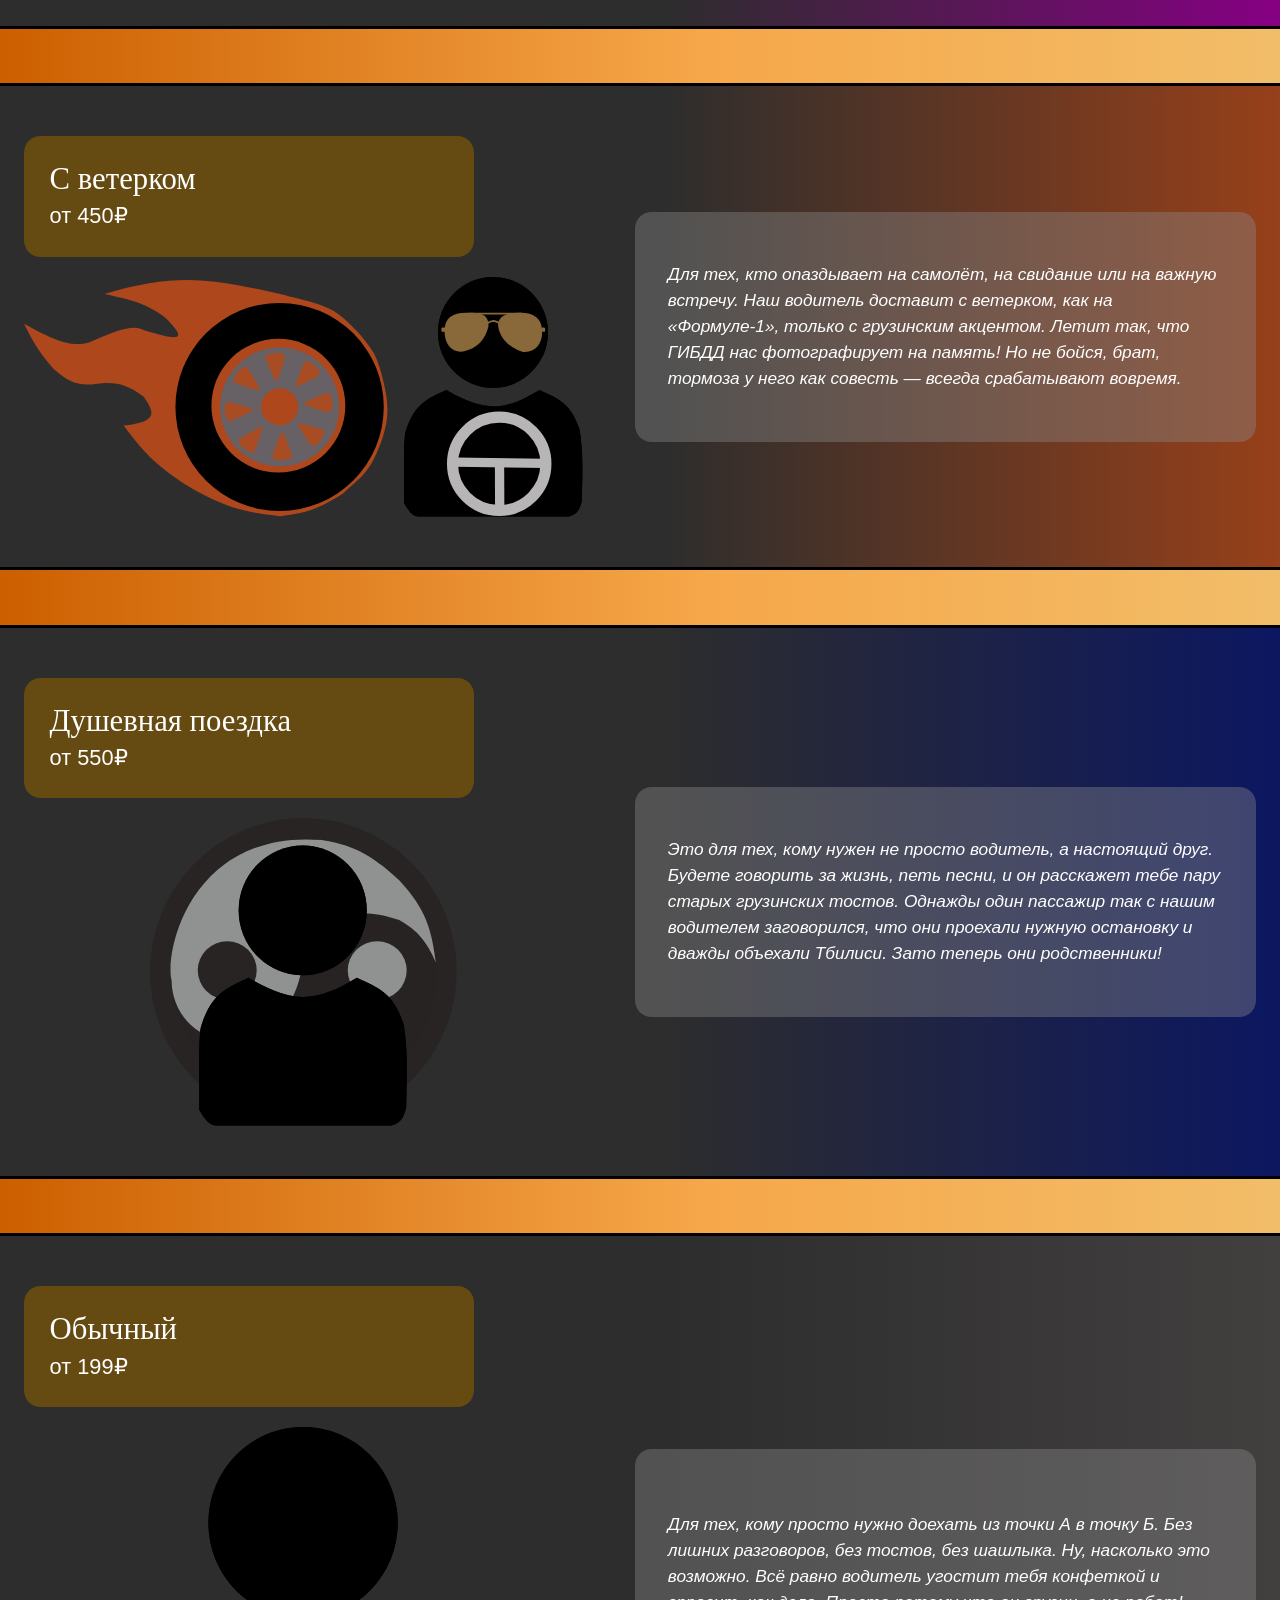
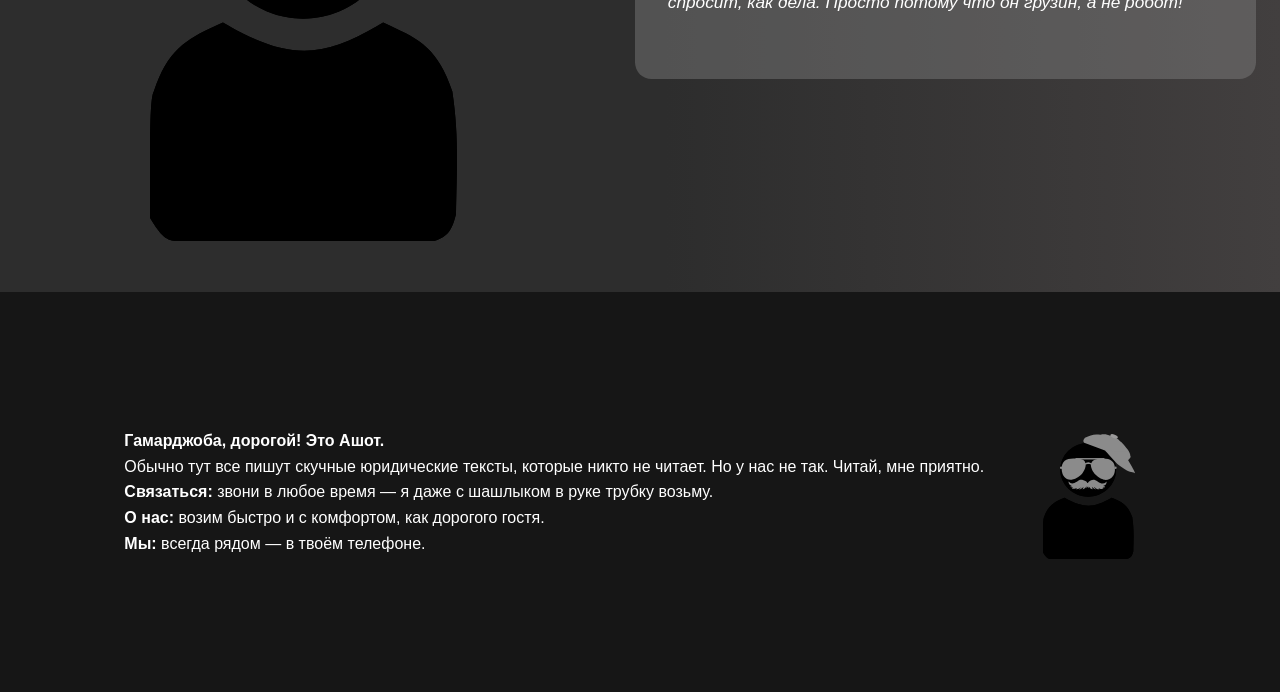
==== commit 25b74614: "/" ====
--- a/index.html
+++ b/index.html
@@ -15,7 +15,7 @@
       <div class="header-bar"></div>
       <button class="order-btn">Заказать</button>
       <div class="header-center">
-        <img class="header-ashot" src="img/Дядя Ашот  лого сайта.svg" alt="Ашот">
+        <img class="header-ashot" src="img/dyadya_ashot_logo_sayta.svg" alt="Ашот">
         <div class="logo">Дядя Ашот</div>
       </div>
     </header>
@@ -23,7 +23,7 @@
     <!-- HERO -->
     <section class="hero">
       <div class="hero-img">
-        <img class="hero-car" src="img/машина конкурентов.svg" alt="Машина">
+        <img class="hero-car" src="img/mashina_konkurentov.svg" alt="Машина">
       </div>
       <p class="hero-text">
         надоело что водитель такси к вам относиться небрежно?<br>
@@ -35,16 +35,16 @@
     <div class="strip">О нас</div>
     <section class="about">
       <div class="about-avatar">
-        <img src="img/Дядя Ашот  лого сайта.svg" alt="Ашот">
+        <img src="img/dyadya_ashot_logo_sayta.svg" alt="Ашот">
       </div>
       <div class="about-speech-wrap">
-        <img class="speech-bubble" src="img/диалоговое облачко.svg" alt="">
+        <img class="speech-bubble" src="img/dialogovoe_oblachko.svg" alt="">
         <p class="about-speech">
-          Слушай, дорогой, садись — история будет, вай, ме.
+          Слушай, дорогой, садись — история будет, вай, ме <br>
            Я Ашот, грузин, шаурму любим.
         </p>
-        <img class="arrow arrow--left"  src="img/кнопка вернуть назад.svg" alt="Назад">
-        <img class="arrow arrow--right" src="img/кнопка дальше.svg" alt="Далее">
+        <img class="arrow arrow--left"  src="img/knopka_vernut_nazad.svg" alt="Назад">
+        <img class="arrow arrow--right" src="img/knopka_dalshe.svg" alt="Далее">
       </div>
     </section>
 
@@ -59,8 +59,8 @@
           <span class="tariff-price">от 590₽</span>
         </div>
         <div class="tariff-art">
-          <img class="illustration-kalian" src="img/кальян.svg" alt="Кальян">
-          <img class="illustration-kalianmen" src="img/кальянщик.svg" alt="Кальянщик">
+          <img class="illustration-kalian" src="img/kalyan.svg" alt="Кальян">
+          <img class="illustration-kalianmen" src="img/kalyanshchik.svg" alt="Кальянщик">
         </div>
         <p class="right-card">
           Слушай, дорогой, вот тебе первый тариф — вай, ме! Помнишь мою историю?
@@ -83,8 +83,8 @@
           <span class="tariff-price">от 490₽</span>
         </div>
         <div class="tariff-art">
-          <img class="illustration-shaurma" src="img/Вертель.svg" alt="Вертел">
-          <img class="illustration-shaurmist" src="img/шаурмист.svg" alt="Шаурмист">
+          <img class="illustration-shaurma" src="img/vertel.svg" alt="Вертел">
+          <img class="illustration-shaurmist" src="img/shaurmist.svg" alt="Шаурмист">
         </div>
         <p class="right-card">
           Этот тариф для тех, кто едет не просто так, а с аппетитом. Заказываешь
@@ -108,8 +108,8 @@
           <span class="tariff-price">от 690₽</span>
         </div>
         <div class="tariff-art">
-          <img class="illustration-wine" src="img/вино.svg" alt="Вино">
-          <img class="illustration-sommelier" src="img/сомелье.svg" alt="Сомелье">
+          <img class="illustration-wine" src="img/vino.svg" alt="Вино">
+          <img class="illustration-sommelier" src="img/somele.svg" alt="Сомелье">
         </div>
         <p class="right-card">
           Для ценителей прекрасного. В багажнике у нашего водителя всегда стоит
@@ -132,8 +132,8 @@
           <span class="tariff-price">от 450₽</span>
         </div>
         <div class="tariff-art">
-          <img class="illustration-wheel-fier" src="img/колесо в огне.svg" alt="Колесо">
-          <img class="illustration-shumaher" src="img/водитель шумахер.svg" alt="Шумахер">
+          <img class="illustration-wheel-fier" src="img/koleso_v_ogne.svg" alt="Колесо">
+          <img class="illustration-shumaher" src="img/voditel_shumakher.svg" alt="Шумахер">
         </div>
         <p class="right-card">
           Для тех, кто опаздывает на самолёт, на свидание или на важную встречу.
@@ -154,7 +154,7 @@
           <span class="tariff-price">от 550₽</span>
         </div>
         <div class="tariff-art">
-          <img class="illustration" src="img/психолог.svg" alt="Психолог">
+          <img class="illustration" src="img/psikholog.svg" alt="Психолог">
         </div>
         <p class="right-card">
           Это для тех, кому нужен не просто водитель, а настоящий друг. Будете
@@ -176,7 +176,7 @@
           <span class="tariff-price">от 199₽</span>
         </div>
         <div class="tariff-art">
-          <img class="illustration" src="img/просто водитель.svg" alt="Водитель">
+          <img class="illustration" src="img/prosto_voditel.svg" alt="Водитель">
         </div>
         <p class="right-card">
           Для тех, кому просто нужно доехать из точки А в точку Б. Без лишних
@@ -197,7 +197,7 @@
         <b>О нас:</b> возим быстро и с комфортом, как дорогого гостя.<br>
         <b>Мы:</b> всегда рядом — в твоём телефоне.
       </div>
-      <img class="footer-avatar" src="img/Дядя Ашот  лого сайта.svg" alt="Ашот">
+      <img class="footer-avatar" src="img/dyadya_ashot_logo_sayta.svg" alt="Ашот">
     </footer>
 
   </div>
--- a/style.css
+++ b/style.css
@@ -1,5 +1,5 @@
 /* ============================================================
-   БАЗА
+   БАЗА (mobile-first: сначала мобильные стили)
    ============================================================ */
 * {
   margin: 0;
@@ -15,22 +15,16 @@
   background: #232526;
   font-family: 'Inter', sans-serif;
   overflow-x: hidden;
-  display: flex;
-  justify-content: center;
-}
-
-/* ------- Масштабирование (задаётся в main.js) ------- */
+}
+
 .site {
-  position: relative;
-  width: 1920px;
+  width: 100%;
+  max-width: 1920px;
+  margin: 0 auto;
   background: linear-gradient(180deg, #232526 0%, #414345 100%);
   display: flex;
   flex-direction: column;
-  flex-shrink: 0;
-}
-
-/* img { display: block; max-width: 100%; } */
-
+}
 
 /* ============================================================
    ШАПКА
@@ -38,42 +32,39 @@
 .header {
   position: relative;
   width: 100%;
-  height: 160px;
-  flex-shrink: 0;
-  display: flex;
-  align-items: center;
-  justify-content: center;
+  min-height: clamp(96px, 8.3vw, 160px);
+  display: flex;
+  align-items: center;
+  justify-content: space-between;
+  gap: 12px;
+  padding: 0 clamp(14px, 3vw, 60px);
 }
 
 .header-bar {
   position: absolute;
   inset: 0;
-  width: 100%;
-  height: 100%;
   background: linear-gradient(90deg, #944501 0%, #FF7E0C 24%, #F2BD69 60%);
   z-index: 1;
 }
 
 .order-btn {
-  position: absolute;
-  left: 60px;
-  top: 50%;
-  transform: translateY(-50%);
-  width: 320px;
-  height: 90px;
-  font: 300 48px 'Inter', sans-serif;
+  position: relative;
+  z-index: 3;
+  flex-shrink: 0;
+  width: clamp(104px, 16.7vw, 320px);
+  height: clamp(42px, 4.7vw, 90px);
+  font: 300 clamp(16px, 2.5vw, 48px) 'Inter', sans-serif;
   color: #fff;
   background: rgba(0, 0, 0, 0.33);
-  border: 5px solid #FF7700;
-  border-radius: 25px;
+  border: clamp(2px, 0.26vw, 5px) solid #FF7700;
+  border-radius: clamp(12px, 1.3vw, 25px);
   cursor: pointer;
   transition: background 0.2s, transform 0.15s;
-  z-index: 3;
 }
 
 .order-btn:hover {
   background: rgba(255, 119, 0, 0.25);
-  transform: translateY(-50%) scale(1.05);
+  transform: scale(1.05);
 }
 
 .header-center {
@@ -81,57 +72,52 @@
   z-index: 2;
   display: flex;
   align-items: center;
-  gap: 24px;
+  gap: clamp(8px, 1.2vw, 24px);
+  min-width: 0;
+}
+
+.header-ashot {
+  width: clamp(40px, 4.7vw, 90px);
+  height: auto;
 }
 
 .logo {
-  font: 400 72px 'Gulim', sans-serif;
+  font: 400 clamp(22px, 3.75vw, 72px) 'Gulim', sans-serif;
   color: #000;
-  text-align: center;
-  letter-spacing: 2px;
-}
-
-.header-ashot {
-  width: 90px;
+  letter-spacing: clamp(0px, 0.1vw, 2px);
+  white-space: nowrap;
+}
+
+/* ============================================================
+   HERO
+   ============================================================ */
+.hero {
+  position: relative;
+  display: flex;
+  flex-direction: column;
+  align-items: center;
+  justify-content: center;
+  gap: clamp(20px, 3vw, 50px);
+  width: 100%;
+  padding: clamp(28px, 4vw, 40px) clamp(16px, 5vw, 100px);
+  background: linear-gradient(90deg, #3B3D3E 0%, #4E0202 100%);
+}
+
+.hero-img {
+  flex-shrink: 0;
+  width: min(100%, clamp(240px, 26vw, 500px));
+}
+
+.hero-car {
+  display: block;
+  width: 100%;
   height: auto;
-}
-
-/* ============================================================
-   HERO
-   ============================================================ */
-.hero {
-  position: relative;
-  display: flex;
-  align-items: center;
-  justify-content: center;
-  gap: 50px;
-  width: 100%;
-  height: 500px;
-  flex-shrink: 0;
-  padding: 0 100px;
-  background: linear-gradient(90deg, #3B3D3E 0%, #4E0202 100%);
-}
-
-.hero-img {
-  position: relative;
-  flex-shrink: 0;
-  width: 500px;
-  height: 350px;
-  display: flex;
-  align-items: center;
-  justify-content: center;
-}
-
-.hero-car {
-  width: 100%;
-  height: 100%;
-  object-fit: contain;
 }
 
 .hero-text {
   flex: 1;
   max-width: 800px;
-  font: 400 42px/1.4 "JetBrains Mono", monospace;
+  font: 400 clamp(18px, 2.2vw, 42px)/1.4 "JetBrains Mono", monospace;
   color: #FFC4C4;
   text-align: center;
 }
@@ -145,9 +131,9 @@
   align-items: center;
   justify-content: center;
   width: 100%;
-  height: 90px;
-  flex-shrink: 0;
-  font: 400 54px "JetBrains Mono", monospace;
+  min-height: clamp(48px, 4.7vw, 90px);
+  padding: 6px 16px;
+  font: 400 clamp(20px, 2.8vw, 54px) "JetBrains Mono", monospace;
   color: #000;
   background: linear-gradient(90deg, #CC5F00 0%, #F6A749 55%, #F2BD69 100%);
   letter-spacing: 1px;
@@ -162,26 +148,23 @@
 .about {
   position: relative;
   display: flex;
-  align-items: center;
-  justify-content: center;
-  gap: 50px;
-  width: 100%;
-  height: 520px;
-  flex-shrink: 0;
-  padding: 0 100px;
+  flex-direction: column;
+  align-items: center;
+  justify-content: center;
+  gap: clamp(20px, 2.5vw, 50px);
+  width: 100%;
+  padding: clamp(28px, 4vw, 40px) clamp(16px, 5vw, 100px);
   background: linear-gradient(90deg, #2D2D2D 52%, #420C61 100%);
 }
 
 .about-avatar {
   flex-shrink: 0;
-  width: 250px;
-  height: 300px;
-  display: flex;
-  align-items: center;
-  justify-content: center;
+  width: clamp(120px, 13vw, 250px);
+  height: clamp(144px, 15.6vw, 300px);
 }
 
 .about-avatar img {
+  display: block;
   width: 100%;
   height: 100%;
   object-fit: contain;
@@ -190,8 +173,9 @@
 .about-speech-wrap {
   position: relative;
   flex: 1;
+  width: 100%;
   max-width: 1430px;
-  height: 390px;
+  min-height: clamp(220px, 22vw, 390px);
 }
 
 .speech-bubble {
@@ -209,8 +193,8 @@
   display: flex;
   align-items: center;
   justify-content: center;
-  padding: 0 140px;
-  font: 400 34px/1.4 'Inter', sans-serif;
+  padding: 16px clamp(48px, 9vw, 120px) 56px;
+  font: 400 clamp(16px, 1.8vw, 34px)/1.4 'Inter', sans-serif;
   color: #fff;
   z-index: 2;
   text-align: center;
@@ -218,17 +202,17 @@
 
 .arrow {
   position: absolute;
-  bottom: 18px;
-  width: 80px;
-  height: 80px;
+  bottom: clamp(8px, 0.94vw, 18px);
+  width: clamp(40px, 4.2vw, 80px);
+  height: auto;
   cursor: pointer;
   z-index: 3;
   transition: transform 0.2s;
 }
 
 .arrow:hover { transform: scale(1.1); }
-.arrow--left  { left: 24px; }
-.arrow--right { right: 24px; }
+.arrow--left  { left: clamp(8px, 1.3vw, 24px); }
+.arrow--right { right: clamp(8px, 1.3vw, 24px); }
 
 /* ============================================================
    ТАРИФЫ
@@ -236,110 +220,97 @@
 .tariff {
   position: relative;
   width: 100%;
-  display: flex;
-  justify-content: center;
-  color: #fff;
-  overflow: hidden;
+  color: #fff;
 }
 
 .tariff-content {
-  display: grid;
-  grid-template-columns: 720px 800px;
-  grid-template-rows: 180px 500px;
-  column-gap: 80px;
-  row-gap: 20px;
-  align-items: center;
+  display: flex;
+  flex-direction: column;
+  align-items: center;
+  gap: clamp(18px, 2.4vw, 24px);
   width: 100%;
   max-width: 1600px;
-  padding: 50px 0;
   margin: 0 auto;
+  padding: clamp(32px, 4vw, 50px) 16px;
 }
 
 /* Левая карточка */
 .tariff .left-card {
-  grid-column: 1;
-  grid-row: 1;
-  align-self: end;
-  justify-self: start;
   display: flex;
   flex-direction: column;
   align-items: flex-start;
   justify-content: center;
-  width: 450px;
-  height: 180px;
-  padding: 20px 40px;
+  width: 100%;
+  max-width: 450px;
+  min-height: clamp(110px, 9.4vw, 180px);
+  padding: clamp(14px, 1.5vw, 20px) clamp(22px, 2vw, 40px);
   background: rgba(139, 94, 0, 0.6);
-  border-radius: 25px;
+  border-radius: clamp(14px, 1.3vw, 25px);
   z-index: 2;
 }
 
 .tariff .tariff-title {
-  font: 400 46px/1.1 "JejuMyeongjo", serif;
-  color: #fff;
-  margin-bottom: 10px;
+  font: 400 clamp(26px, 2.4vw, 46px)/1.1 "JejuMyeongjo", serif;
+  color: #fff;
+  margin-bottom: clamp(4px, 0.5vw, 10px);
 }
 
 .tariff .tariff-price {
-  font-size: 32px;
+  font-size: clamp(20px, 1.7vw, 32px);
   color: #fff;
   font-family: 'Inter', sans-serif;
 }
 
-/* Иллюстрации */
+/* Иллюстрации: картинки делят ширину, не наезжают друг на друга */
 .tariff-art {
-  position: relative;
-  grid-column: 1;
-  grid-row: 2;
-  width: 100%;
-  height: 500px;
+  display: flex;
+  align-items: flex-end;
+  justify-content: center;
+  gap: clamp(8px, 1.2vw, 20px);
+  width: 100%;
+  z-index: 1;
 }
 
 .tariff-art img {
-  position: absolute;
-  bottom: 0;
+  display: block;
+  width: auto;
   height: auto;
-  z-index: 1;
-}
+  min-width: 0;
+  max-width: 100%;
+  object-fit: contain;
+}
+
+.tariff-art img:only-child {
+  flex: 0 1 55%;
+}
+
+/* Пропорции пар «предмет + персонаж» */
+.tariff--1 .illustration-kalian    { flex: 43 1 0; }
+.tariff--1 .illustration-kalianmen { flex: 57 1 0; }
+
+.tariff--2 .illustration-shaurma   { flex: 37 1 0; }
+.tariff--2 .illustration-shaurmist { flex: 63 1 0; }
+
+.tariff--3 .illustration-wine      { flex: 34 1 0; }
+.tariff--3 .illustration-sommelier { flex: 66 1 0; }
+
+.tariff--4 .illustration-wheel-fier { flex: 67 1 0; }
+.tariff--4 .illustration-shumaher   { flex: 33 1 0; }
 
 /* Правая карточка */
 .tariff .right-card {
-  grid-column: 2;
-  grid-row: 1 / span 2;
-  align-self: center;
-  width: 800px;
-  min-height: 350px;
-  padding: 40px 50px;
-  font: italic 400 26px/1.5 'Inter', sans-serif;
+  display: flex;
+  flex-direction: column;
+  justify-content: center;
+  width: 100%;
+  min-height: clamp(180px, 18vw, 350px);
+  padding: clamp(20px, 2vw, 40px) clamp(22px, 2.6vw, 50px);
+  font: italic 400 clamp(16px, 1.35vw, 26px)/1.5 'Inter', sans-serif;
   color: #fff;
   background: rgba(139, 139, 139, 0.40);
-  border-radius: 25px;
+  border-radius: clamp(14px, 1.3vw, 25px);
   z-index: 2;
-  display: flex;
-  flex-direction: column;
-  justify-content: center;
-}
-
-/* Тариф 1 */
-.tariff--1 .illustration-kalian    { left: 25px;  width: 330px; }
-.tariff--1 .illustration-kalianmen { left: 285px; width: 410px; }
-
-/* Тариф 2 */
-.tariff--2 .illustration-shaurma   { left: 135px; width: 190px; }
-.tariff--2 .illustration-shaurmist { left: 285px; width: 300px; }
-
-/* Тариф 3 */
-.tariff--3 .illustration-wine      { left: 155px; width: 140px; }
-.tariff--3 .illustration-sommelier { left: 265px; width: 300px; }
-
-/* Тариф 4 */
-.tariff--4 .illustration-wheel-fier { left: 85px;  width: 280px; bottom: 90px; }
-.tariff--4 .illustration-shumaher   { left: 335px; width: 300px; }
-
-/* Тариф 5 */
-.tariff--5 .illustration { left: 160px; width: 400px; }
-
-/* Тариф 6 */
-.tariff--6 .illustration { left: 200px; width: 320px; }
+}
 
 /* Фоны */
 .tariff--1 { background: linear-gradient(90deg, #2D2D2D 52%, #420C61 100%); }
@@ -355,28 +326,105 @@
 .footer {
   position: relative;
   display: flex;
-  align-items: center;
-  justify-content: center;
-  gap: 60px;
-  width: 100%;
-  height: 400px;
-  flex-shrink: 0;
-  padding: 0 100px;
+  flex-direction: column;
+  align-items: center;
+  justify-content: center;
+  gap: clamp(24px, 3vw, 60px);
+  width: 100%;
+  padding: clamp(32px, 4vw, 40px) clamp(16px, 5vw, 100px);
   color: #fff;
   background: #161616;
 }
 
 .footer-text {
   max-width: 1100px;
-  font: 400 24px/1.6 'Inter', sans-serif;
-  text-align: left;
+  font: 400 clamp(15px, 1.25vw, 24px)/1.6 'Inter', sans-serif;
+  text-align: center;
 }
 
 .footer-text b { font-weight: 700; }
 
 .footer-avatar {
   flex-shrink: 0;
-  width: 200px;
-  height: 200px;
+  width: clamp(90px, 10.4vw, 200px);
+  height: clamp(90px, 10.4vw, 200px);
   object-fit: contain;
-}+}
+
+/* ============================================================
+   ПЛАНШЕТЫ И ДЕСКТОП (mobile-first: расширяем макет)
+   ============================================================ */
+@media (min-width: 900px) {
+  .header {
+    justify-content: center;
+  }
+
+  .order-btn {
+    position: absolute;
+    left: clamp(14px, 3vw, 60px);
+    top: 50%;
+    transform: translateY(-50%);
+  }
+
+  .order-btn:hover {
+    transform: translateY(-50%) scale(1.05);
+  }
+
+  .hero {
+    flex-direction: row;
+    min-height: 500px;
+  }
+
+  .about {
+    flex-direction: row;
+  }
+
+  .about-speech {
+    padding: 0 140px;
+  }
+
+  .footer {
+    flex-direction: row;
+    min-height: 400px;
+  }
+
+  .footer-text {
+    text-align: left;
+  }
+}
+
+@media (min-width: 1100px) {
+  .tariff-content {
+    display: grid;
+    grid-template-columns: 9fr 10fr;
+    grid-template-rows: auto auto;
+    align-items: center;
+    column-gap: clamp(40px, 4vw, 80px);
+    row-gap: 20px;
+    padding: 50px 24px;
+  }
+
+  .tariff .left-card {
+    grid-column: 1;
+    grid-row: 1;
+    align-self: end;
+    justify-self: start;
+  }
+
+  .tariff-art {
+    grid-column: 1;
+    grid-row: 2;
+  }
+
+  .tariff .right-card {
+    grid-column: 2;
+    grid-row: 1 / span 2;
+    align-self: center;
+  }
+}
+
+@media (min-width: 1600px) {
+  .tariff-content {
+    padding: 50px 0;
+  }
+}
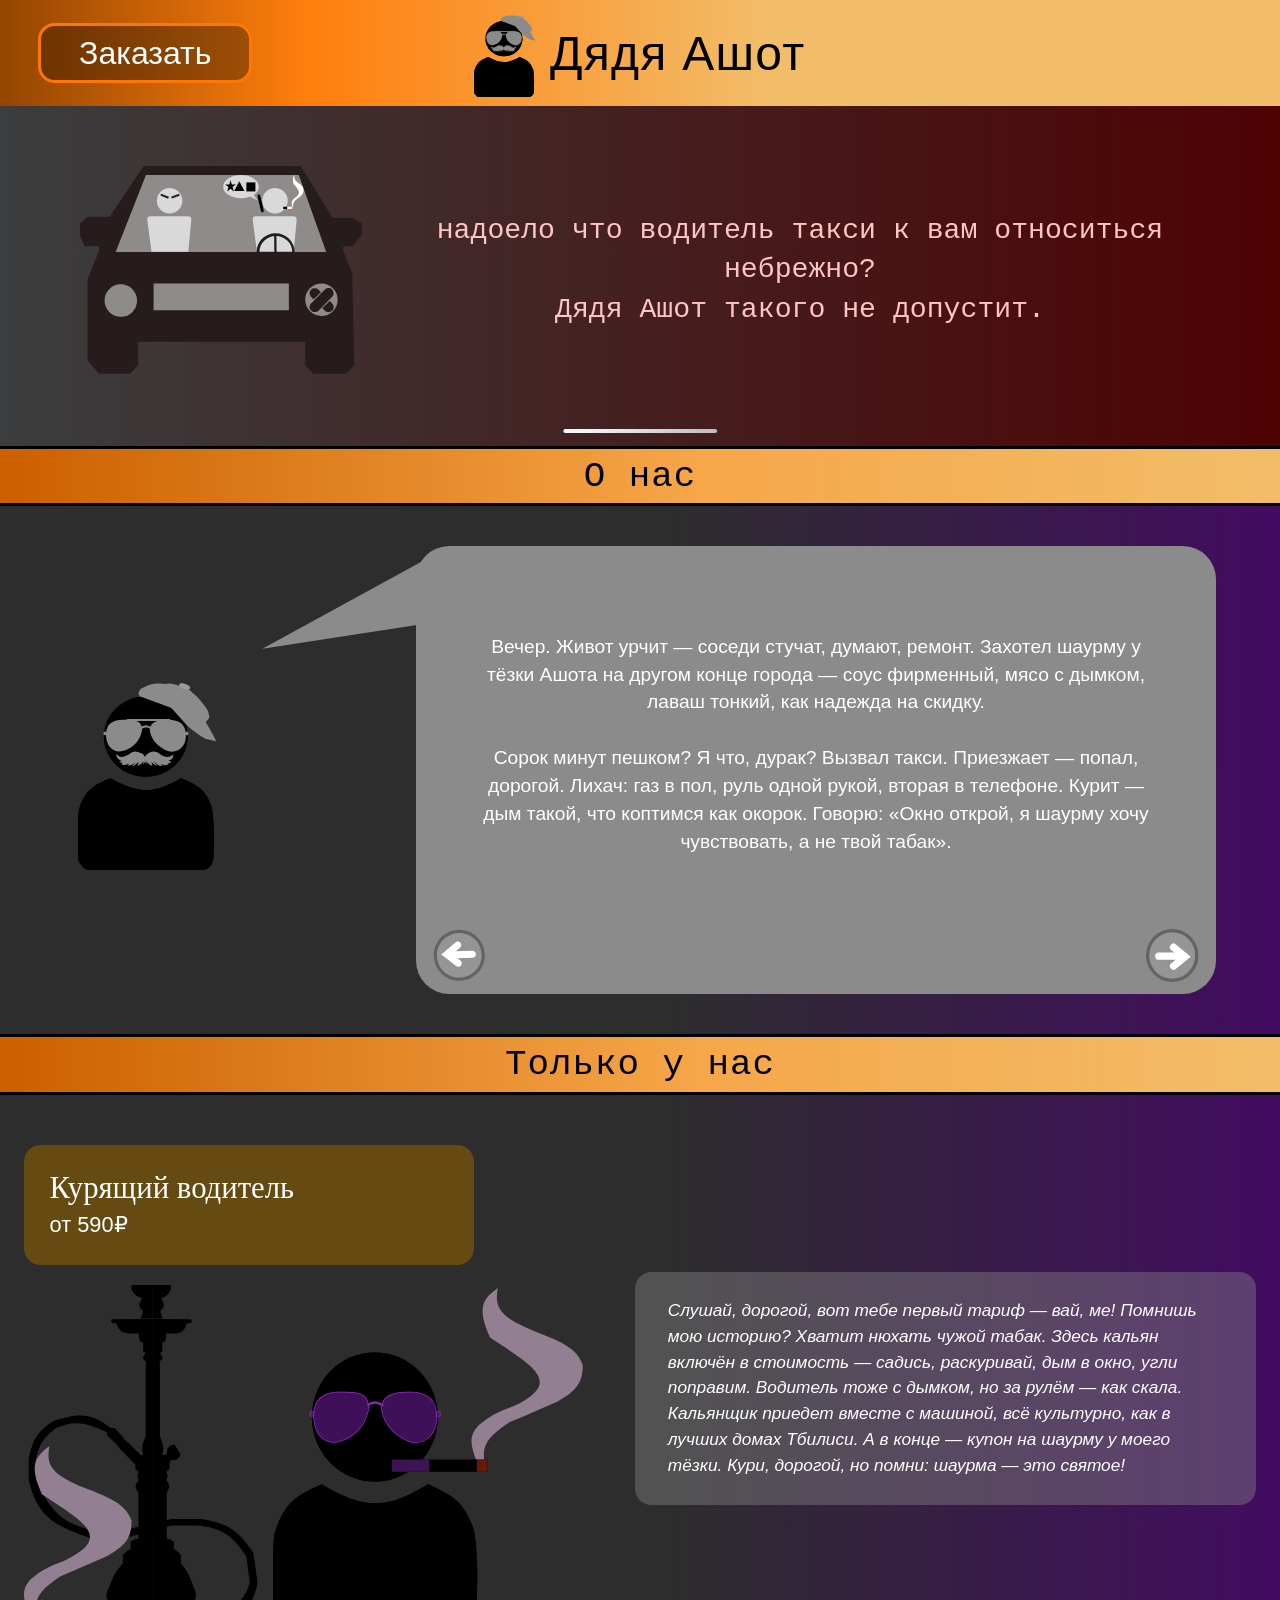
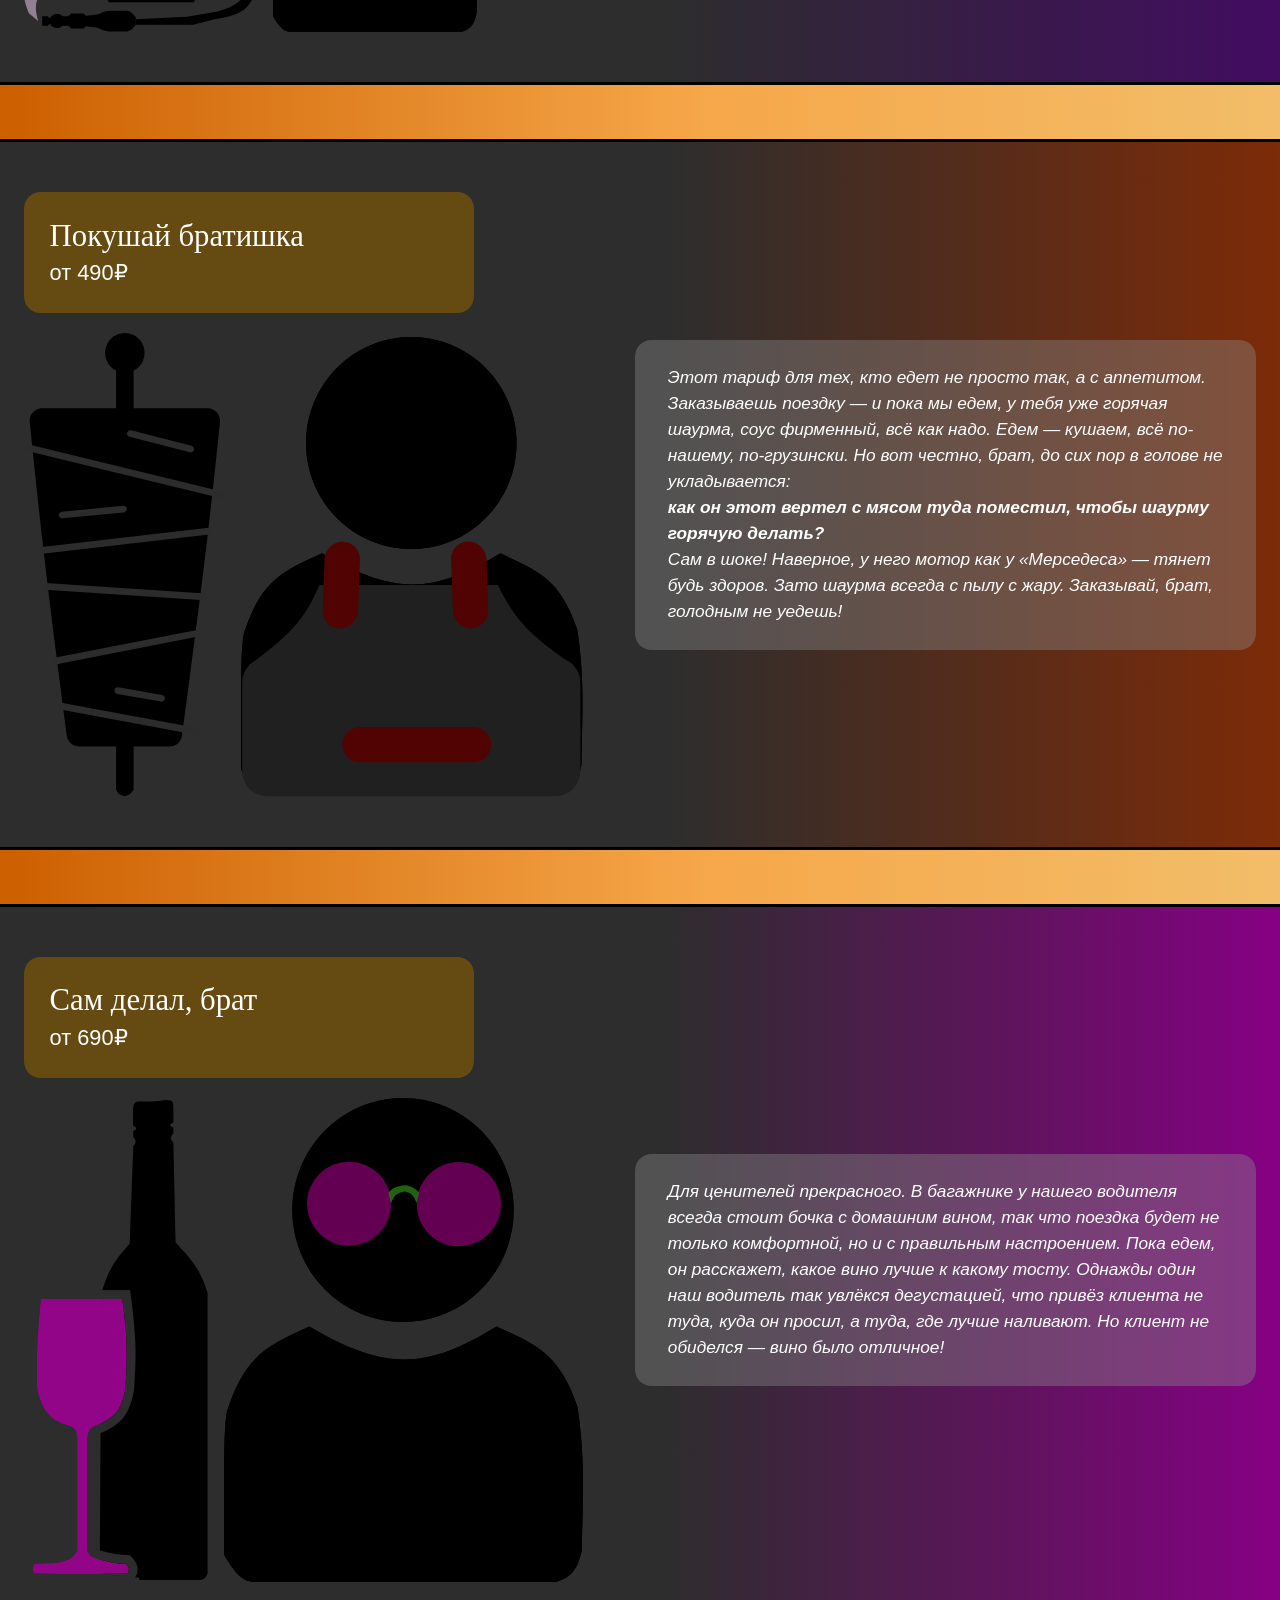
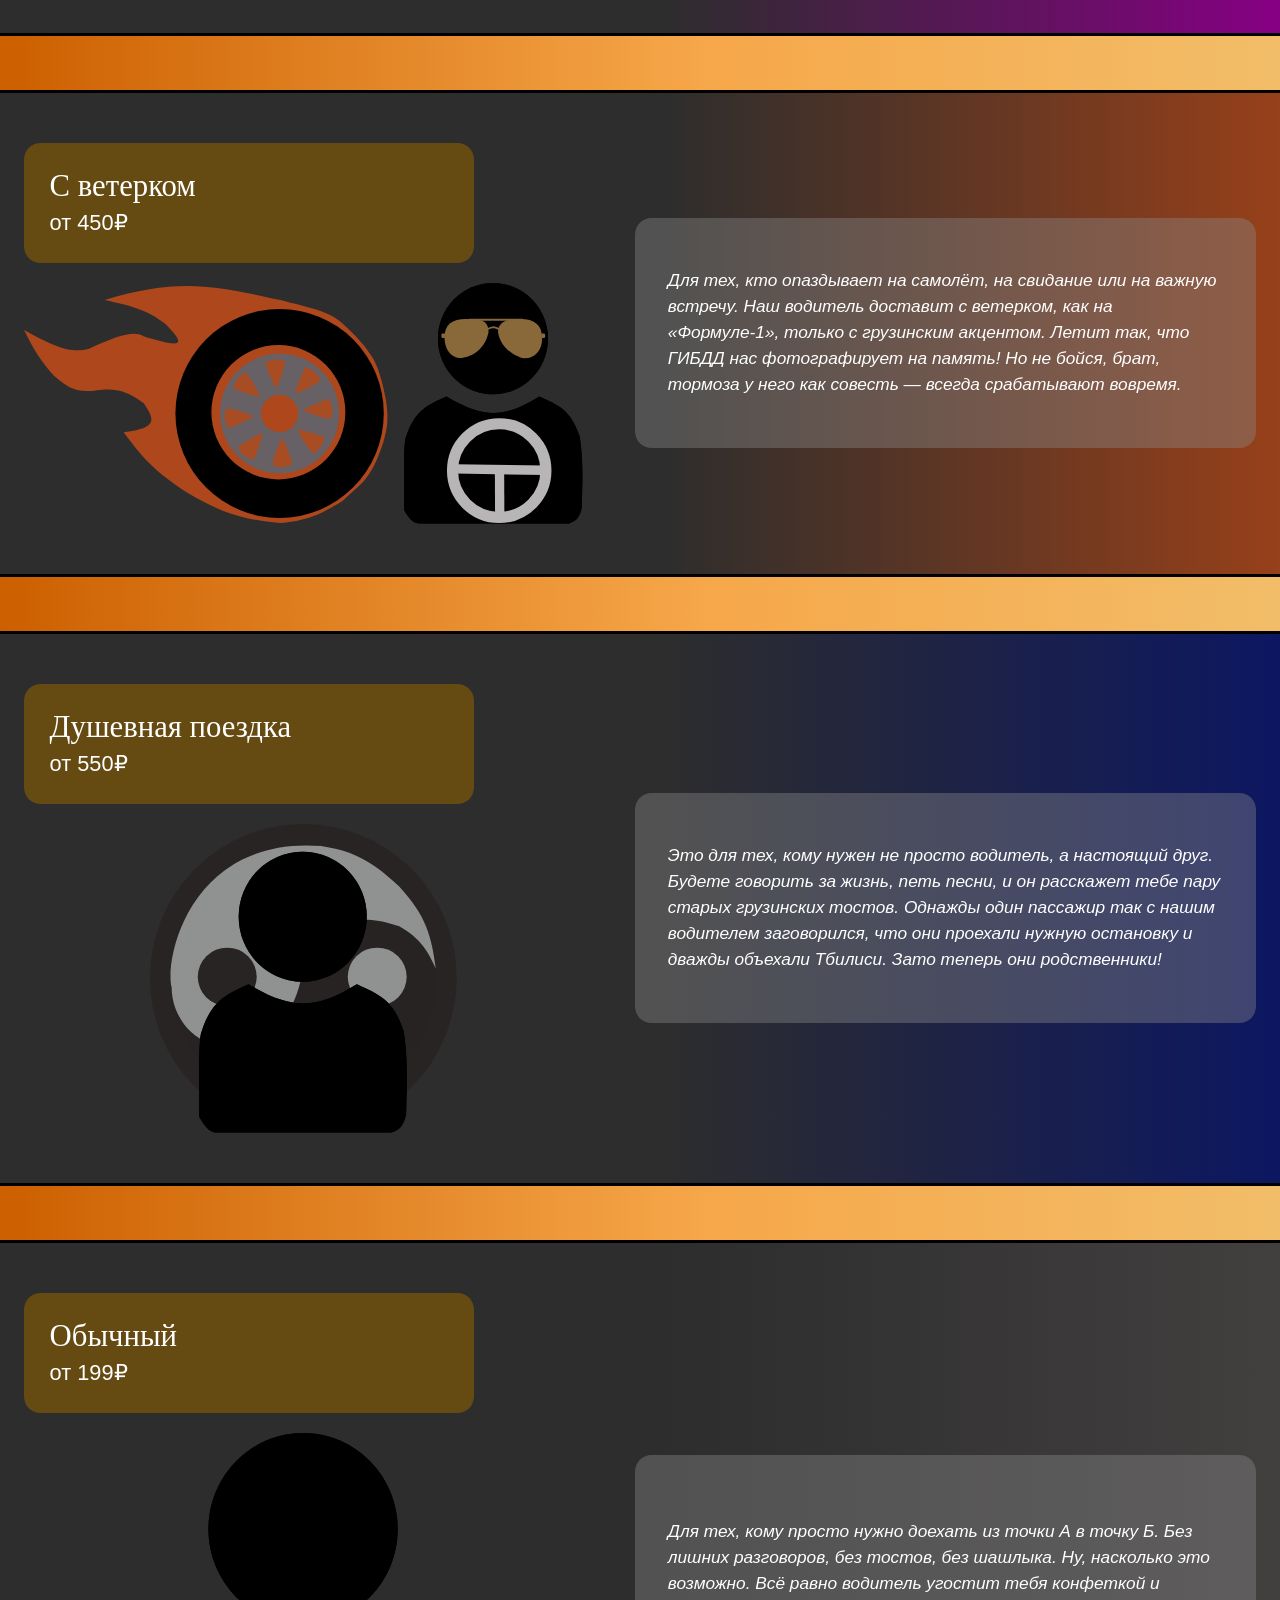
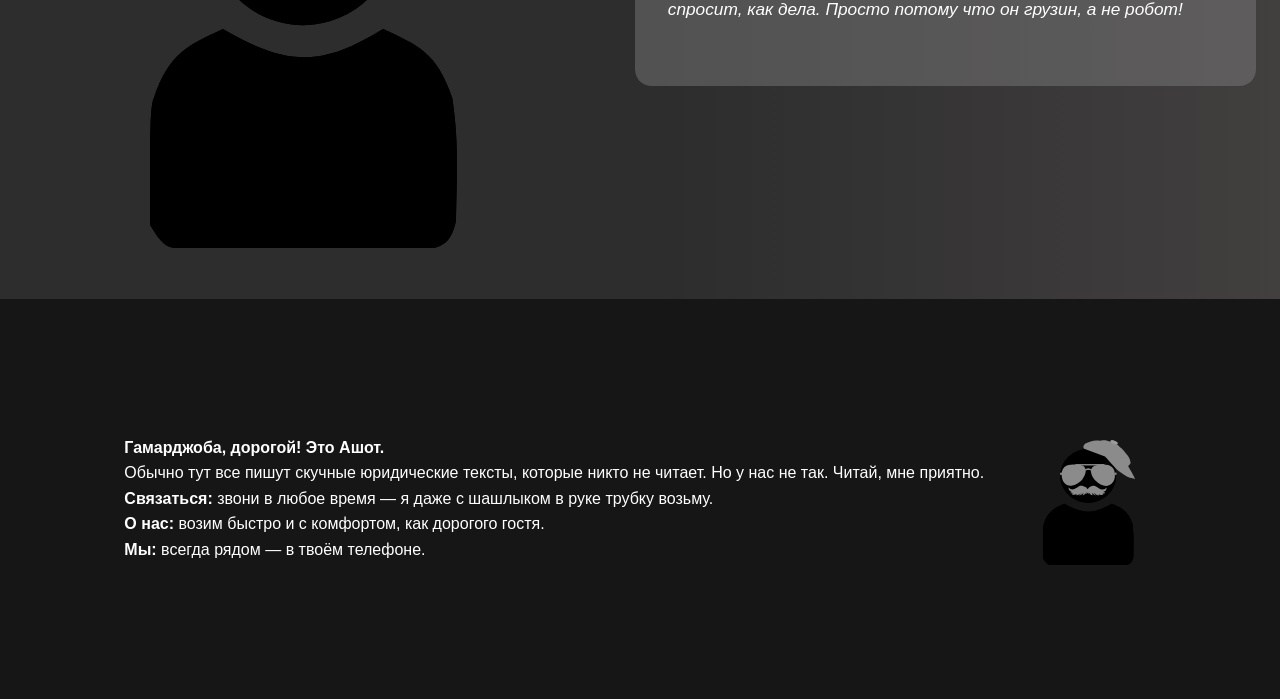
==== commit 7f8aa2bc: "реализация карусели" ====
--- a/index.html
+++ b/index.html
@@ -20,31 +20,93 @@
       </div>
     </header>
 
-    <!-- HERO -->
-    <section class="hero">
-      <div class="hero-img">
-        <img class="hero-car" src="img/mashina_konkurentov.svg" alt="Машина">
-      </div>
-      <p class="hero-text">
-        надоело что водитель такси к вам относиться небрежно?<br>
-        Дядя Ашот такого не допустит.
-      </p>
-    </section>
-
-    <!-- О НАС -->
+    <!-- HERO / КАРУСЕЛЬ -->
+    <section class="hero" id="hero-carousel" role="region" aria-roledescription="карусель"
+      aria-label="Сравнение с конкурентами" tabindex="0">
+      <div class="hero-slide hero-slide--competitor is-active">
+        <div class="hero-img">
+          <img class="hero-car" src="img/mashina_konkurentov.svg" alt="Машина конкурентов">
+        </div>
+        <p class="hero-text">
+          надоело что водитель такси к вам относиться небрежно?<br>
+          Дядя Ашот такого не допустит.
+        </p>
+      </div>
+
+      <div class="hero-slide hero-slide--ashot">
+        <div class="hero-img">
+          <img class="hero-car" src="img/mashina_nashego_taksi.svg" alt="Машина Дяди Ашота">
+        </div>
+        <p class="hero-text">
+          В нашем такси вы сможете доехать с комфортом, во время и в безопасности.<br>
+          Потому что Дяде Ашоту не все равно.
+        </p>
+      </div>
+
+      <div class="hero-progress" aria-hidden="true">
+        <span class="hero-progress-bar"></span>
+      </div>
+    </section>
+
+    <!-- О НАС / ИСТОРИЯ -->
     <div class="strip">О нас</div>
-    <section class="about">
+    <section class="about" id="about-carousel" aria-label="История Дяди Ашота">
       <div class="about-avatar">
         <img src="img/dyadya_ashot_logo_sayta.svg" alt="Ашот">
       </div>
-      <div class="about-speech-wrap">
-        <img class="speech-bubble" src="img/dialogovoe_oblachko.svg" alt="">
-        <p class="about-speech">
-          Слушай, дорогой, садись — история будет, вай, ме <br>
-           Я Ашот, грузин, шаурму любим.
-        </p>
-        <img class="arrow arrow--left"  src="img/knopka_vernut_nazad.svg" alt="Назад">
-        <img class="arrow arrow--right" src="img/knopka_dalshe.svg" alt="Далее">
+      <div class="about-speech-wrap" aria-live="polite">
+        <div class="speech-bubble" aria-hidden="true"></div>
+
+        <p class="about-speech is-active" aria-hidden="false">
+          Вечер. Живот урчит — соседи стучат, думают, ремонт. Захотел шаурму у тёзки
+          Ашота на другом конце города — соус фирменный, мясо с дымком, лаваш тонкий,
+          как надежда на скидку.<br><br>
+          Сорок минут пешком? Я что, дурак? Вызвал такси. Приезжает — попал, дорогой.
+          Лихач: газ в пол, руль одной рукой, вторая в телефоне. Курит — дым такой, что
+          коптимся как окорок. Говорю: «Окно открой, я шаурму хочу чувствовать, а не твой табак».
+        </p>
+
+        <p class="about-speech" aria-hidden="true">
+          А он: «Сядь ровно, я профессионал». Вай, профессионал — в телефоне ленту
+          листает, а мы уже чуть в столб не влетели. И тут — бах. Авария. Таксист:
+          «Это он виноват». Второй: «Ты в телефоне сидел, джигит». Я между ними, живот
+          урчит, думаю: «Ашот, зачем тебе это надо было? Пошёл бы пешком — уже бы ел».
+          Таксист: «Брат, извини, бесплатно доеду». А я: «До шаурмы довези, дальше сам
+          пешком».<br><br>
+          Доехали. Выхожу — ноги трясутся, дымом пропитался, но шаурма... Вай, ме.
+          Всё забыл. Стою, ем: «Вот она, жизнь — сначала потрясёт, а потом накормит».
+        </p>
+
+        <p class="about-speech" aria-hidden="true">
+          Но слушай дальше. После аварии я, Ашот, на диван не просто так сел. Доедал
+          вторую шаурму — первая от стресса не в счёт — и думал: «Это же идея». Раз
+          таксисты курят, в телефоне сидят, грубят — сделаю свой сервис, где всё
+          по-другому. Назвал «Дядя Ашот». Красиво, дорогой — и пугать никого не надо.<br><br>
+          Правила простые. Первое — не курят. Вообще. Хочешь курить — выходи, кури,
+          потом садись. В салоне чистота и лаванда. Второе — телефон в держателе,
+          трогать только если навигатор скажет «поверни направо». Третье — вежливость.
+          Говорю водителям: «Ты не таксист, ты лицо сервиса. Улыбайся, здоровайся.
+          Пассажир хочет тишины — молчи. Хочет поговорить — говори, но не груби».
+        </p>
+
+        <p class="about-speech" aria-hidden="true">
+          И знаешь что? Работает. Четвёртое — моя гордость — купон на шаурму каждому
+          пассажиру. Я, Ашот, договорился с Ашотом — тем, который шаурму делает. Он мне
+          скидку, я ему клиентов. Вай, ме, красиво.<br><br>
+          И самое главное — я сам иногда за руль сажусь. Да-да, дядя Ашот таксует.
+          Пассажир садится, а я: «Салам, дорогой. Куда едем? Не волнуйся — не курю,
+          в телефон не смотрю, и если хочешь, расскажу, как я, Ашот, чуть шаурму из-за
+          лихача не потерял». Люди смеются, чаевые оставляют. Вот так, дорогой. Одна
+          авария — и целый бизнес. Главное — не злиться, а думать: «А как сделать
+          лучше?» Но шаурма — это святое, дорогой.
+        </p>
+
+        <button class="arrow arrow--left" type="button" aria-label="Предыдущая часть истории">
+          <img src="img/knopka_vernut_nazad.svg" alt="">
+        </button>
+        <button class="arrow arrow--right" type="button" aria-label="Следующая часть истории">
+          <img src="img/knopka_dalshe.svg" alt="">
+        </button>
       </div>
     </section>
 
--- a/style.css
+++ b/style.css
@@ -89,23 +89,50 @@
 }
 
 /* ============================================================
-   HERO
+   HERO / КАРУСЕЛЬ
    ============================================================ */
 .hero {
   position: relative;
+  display: grid;
+  width: 100%;
+  overflow: hidden;
+  cursor: pointer;
+  outline: none;
+}
+
+.hero-slide {
+  grid-area: 1 / 1;
   display: flex;
   flex-direction: column;
   align-items: center;
   justify-content: center;
   gap: clamp(20px, 3vw, 50px);
-  width: 100%;
-  padding: clamp(28px, 4vw, 40px) clamp(16px, 5vw, 100px);
+  padding: clamp(28px, 3vw, 32px) clamp(16px, 5vw, 100px) clamp(44px, 3.5vw, 60px);
+  opacity: 0;
+  pointer-events: none;
+  transition: opacity 0.5s ease;
+}
+
+.hero-slide.is-active {
+  opacity: 1;
+  pointer-events: auto;
+}
+
+.hero-slide--competitor {
   background: linear-gradient(90deg, #3B3D3E 0%, #4E0202 100%);
+}
+
+.hero-slide--ashot {
+  background: linear-gradient(90deg, #2D2D2D 0%, #1B5E20 55%, #2E7D32 100%);
+}
+
+.hero-slide--ashot .hero-text {
+  color: #E6F5E6;
 }
 
 .hero-img {
   flex-shrink: 0;
-  width: min(100%, clamp(240px, 26vw, 500px));
+  width: min(100%, clamp(240px, 22vw, 430px));
 }
 
 .hero-car {
@@ -120,6 +147,38 @@
   font: 400 clamp(18px, 2.2vw, 42px)/1.4 "JetBrains Mono", monospace;
   color: #FFC4C4;
   text-align: center;
+}
+
+/* Полоса-таймер автопереключения */
+.hero-progress {
+  position: absolute;
+  left: 50%;
+  bottom: clamp(12px, 1vw, 18px);
+  transform: translateX(-50%);
+  width: clamp(120px, 12vw, 220px);
+  height: clamp(4px, 0.36vw, 7px);
+  border-radius: 999px;
+  background: rgba(255, 255, 255, 0.28);
+  overflow: hidden;
+  z-index: 5;
+  pointer-events: none;
+}
+
+.hero-progress-bar {
+  display: block;
+  height: 100%;
+  width: 0;
+  border-radius: inherit;
+  background: linear-gradient(90deg, #FFFFFF 0%, #BDBDBD 100%);
+}
+
+.hero-progress-bar.is-running {
+  animation: hero-progress 10s linear forwards;
+}
+
+@keyframes hero-progress {
+  from { width: 0; }
+  to   { width: 100%; }
 }
 
 /* ============================================================
@@ -171,47 +230,91 @@
 }
 
 .about-speech-wrap {
+  --tail-w: clamp(46px, 12vw, 250px);
+  --tail-h: clamp(64px, 8vw, 168px);
+  --bubble-radius: clamp(22px, 2.6vw, 50px);
+  --bubble-pad-x: clamp(24px, 4vw, 80px);
   position: relative;
   flex: 1;
+  display: grid;
   width: 100%;
   max-width: 1430px;
-  min-height: clamp(220px, 22vw, 390px);
-}
-
+  min-height: clamp(240px, 22vw, 390px);
+  padding: clamp(26px, 2.4vw, 44px) var(--bubble-pad-x) clamp(58px, 6.5vw, 108px) calc(var(--tail-w) + var(--bubble-pad-x));
+}
+
+/* Пузырь рисуем в CSS: он тянется по высоте под длинный текст */
 .speech-bubble {
   position: absolute;
-  inset: 0;
-  width: 100%;
-  height: 100%;
-  object-fit: fill;
+  top: 0;
+  right: 0;
+  bottom: 0;
+  left: var(--tail-w);
+  background: #8B8B8B;
+  border-radius: var(--bubble-radius);
   pointer-events: none;
-}
-
+  z-index: 0;
+}
+
+/* Хвостик пузыря */
+.speech-bubble::before {
+  content: "";
+  position: absolute;
+  top: 0;
+  left: calc(-1 * var(--tail-w));
+  width: calc(var(--tail-w) + var(--bubble-radius));
+  height: var(--tail-h);
+  background: #8B8B8B;
+  clip-path: polygon(100% 0, 100% 72%, 0 100%);
+}
+
+/* Все реплики лежат в одной ячейке: высота не прыгает при переключении */
 .about-speech {
-  position: absolute;
-  inset: 0;
-  display: flex;
-  align-items: center;
-  justify-content: center;
-  padding: 16px clamp(48px, 9vw, 120px) 56px;
-  font: 400 clamp(16px, 1.8vw, 34px)/1.4 'Inter', sans-serif;
-  color: #fff;
+  grid-area: 1 / 1;
+  align-self: center;
+  justify-self: center;
+  width: 100%;
+  font: 400 clamp(16px, 1.5vw, 26px)/1.45 'Inter', sans-serif;
+  color: #fff;
+  text-align: center;
   z-index: 2;
-  text-align: center;
+  visibility: hidden;
+  opacity: 0;
+  transition: opacity 0.3s ease;
+}
+
+.about-speech.is-active {
+  visibility: visible;
+  opacity: 1;
 }
 
 .arrow {
   position: absolute;
   bottom: clamp(8px, 0.94vw, 18px);
   width: clamp(40px, 4.2vw, 80px);
-  height: auto;
+  padding: 0;
+  border: 0;
+  background: none;
   cursor: pointer;
   z-index: 3;
   transition: transform 0.2s;
 }
 
+.arrow img {
+  display: block;
+  width: 100%;
+  height: auto;
+}
+
 .arrow:hover { transform: scale(1.1); }
-.arrow--left  { left: clamp(8px, 1.3vw, 24px); }
+
+.arrow:focus-visible {
+  outline: 2px solid #fff;
+  outline-offset: 3px;
+  border-radius: 50%;
+}
+
+.arrow--left  { left: calc(var(--tail-w) + clamp(8px, 1.3vw, 24px)); }
 .arrow--right { right: clamp(8px, 1.3vw, 24px); }
 
 /* ============================================================
@@ -370,17 +473,13 @@
     transform: translateY(-50%) scale(1.05);
   }
 
-  .hero {
+  .hero-slide {
     flex-direction: row;
-    min-height: 500px;
+    min-height: clamp(340px, 21vw, 403px);
   }
 
   .about {
     flex-direction: row;
-  }
-
-  .about-speech {
-    padding: 0 140px;
   }
 
   .footer {
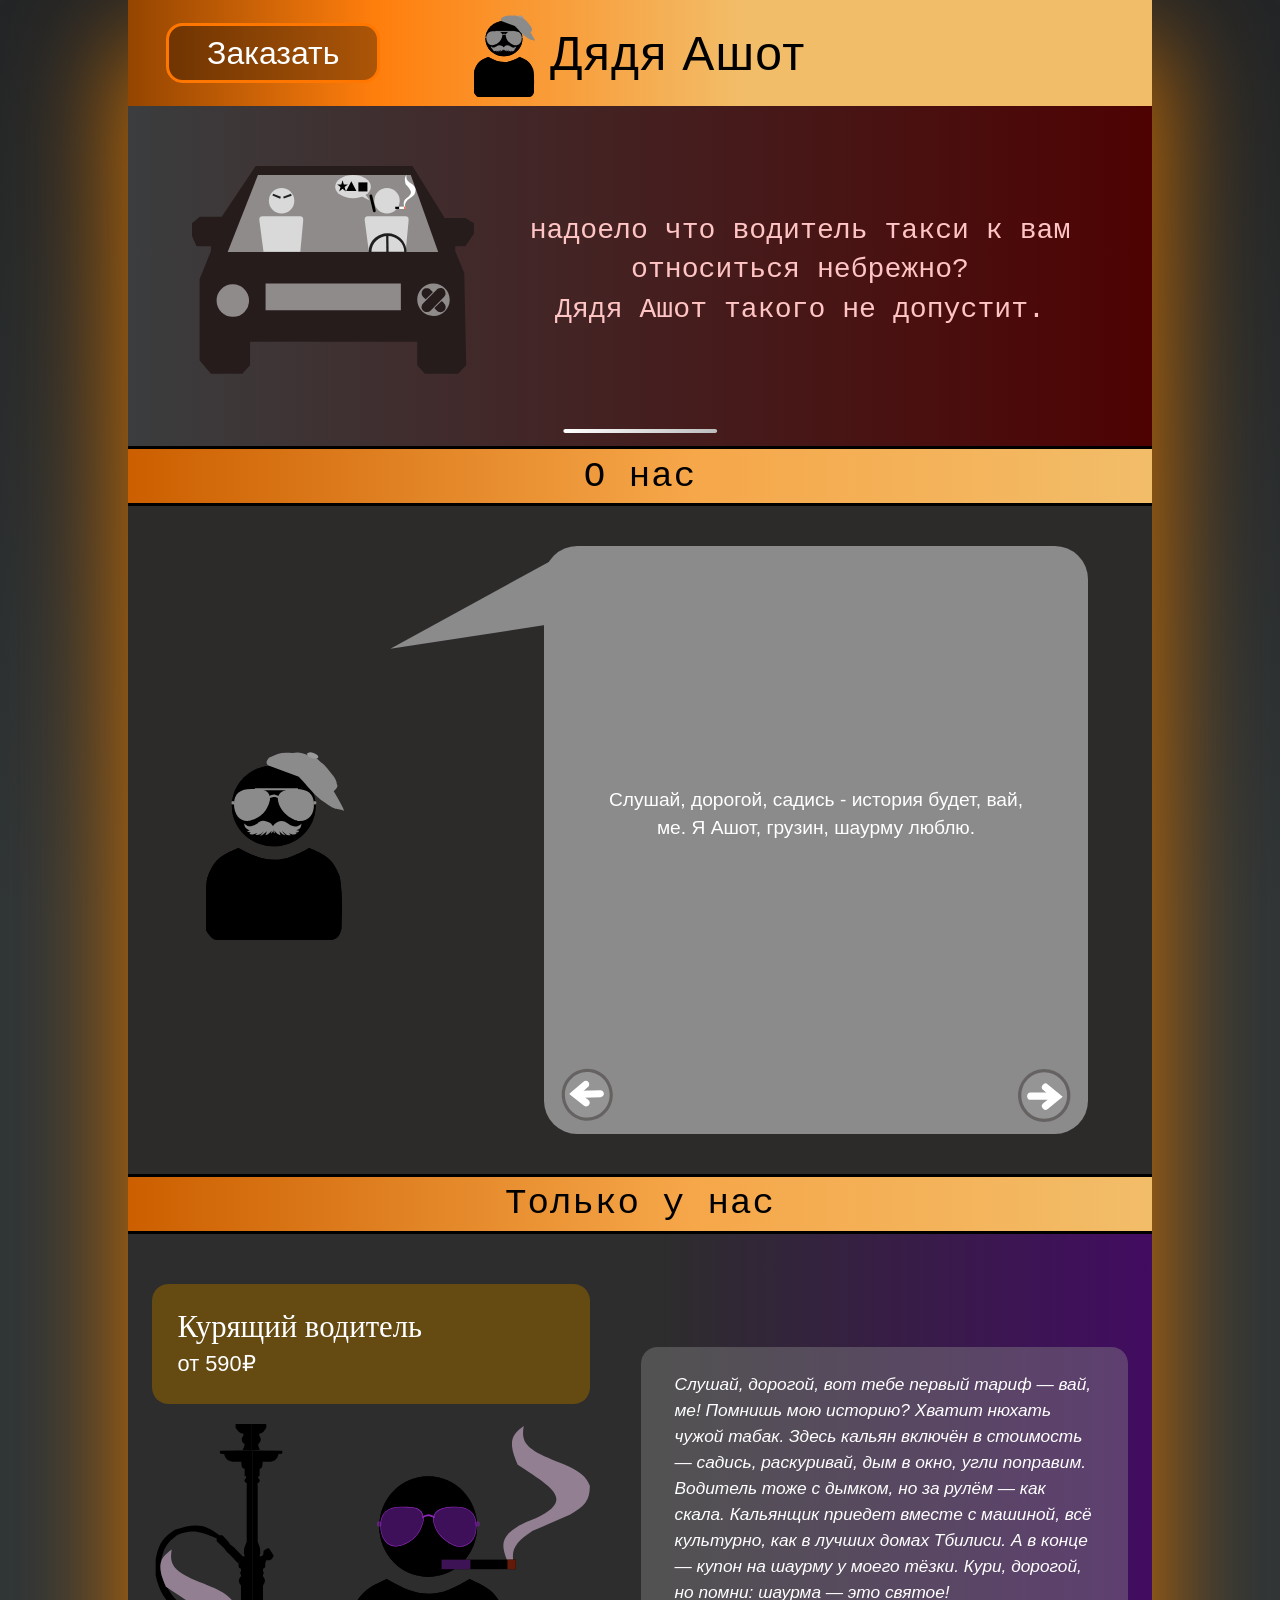
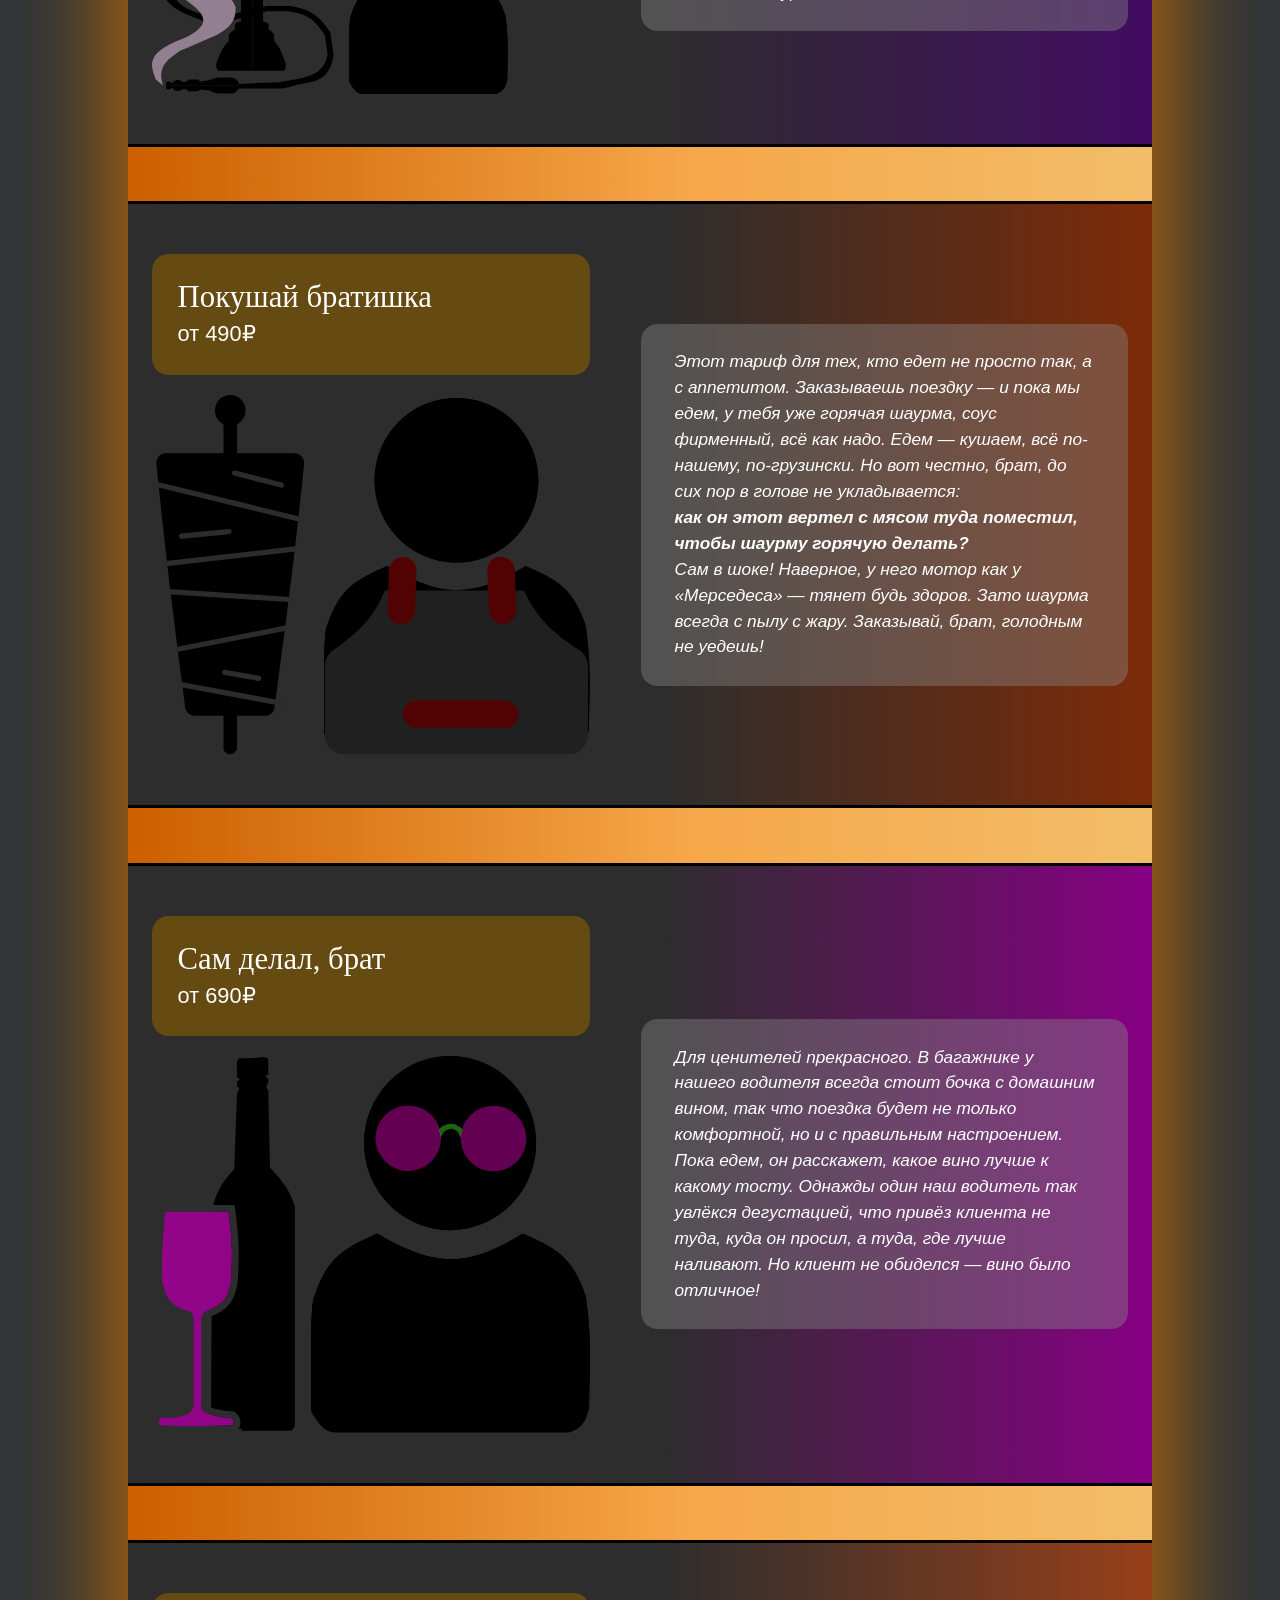
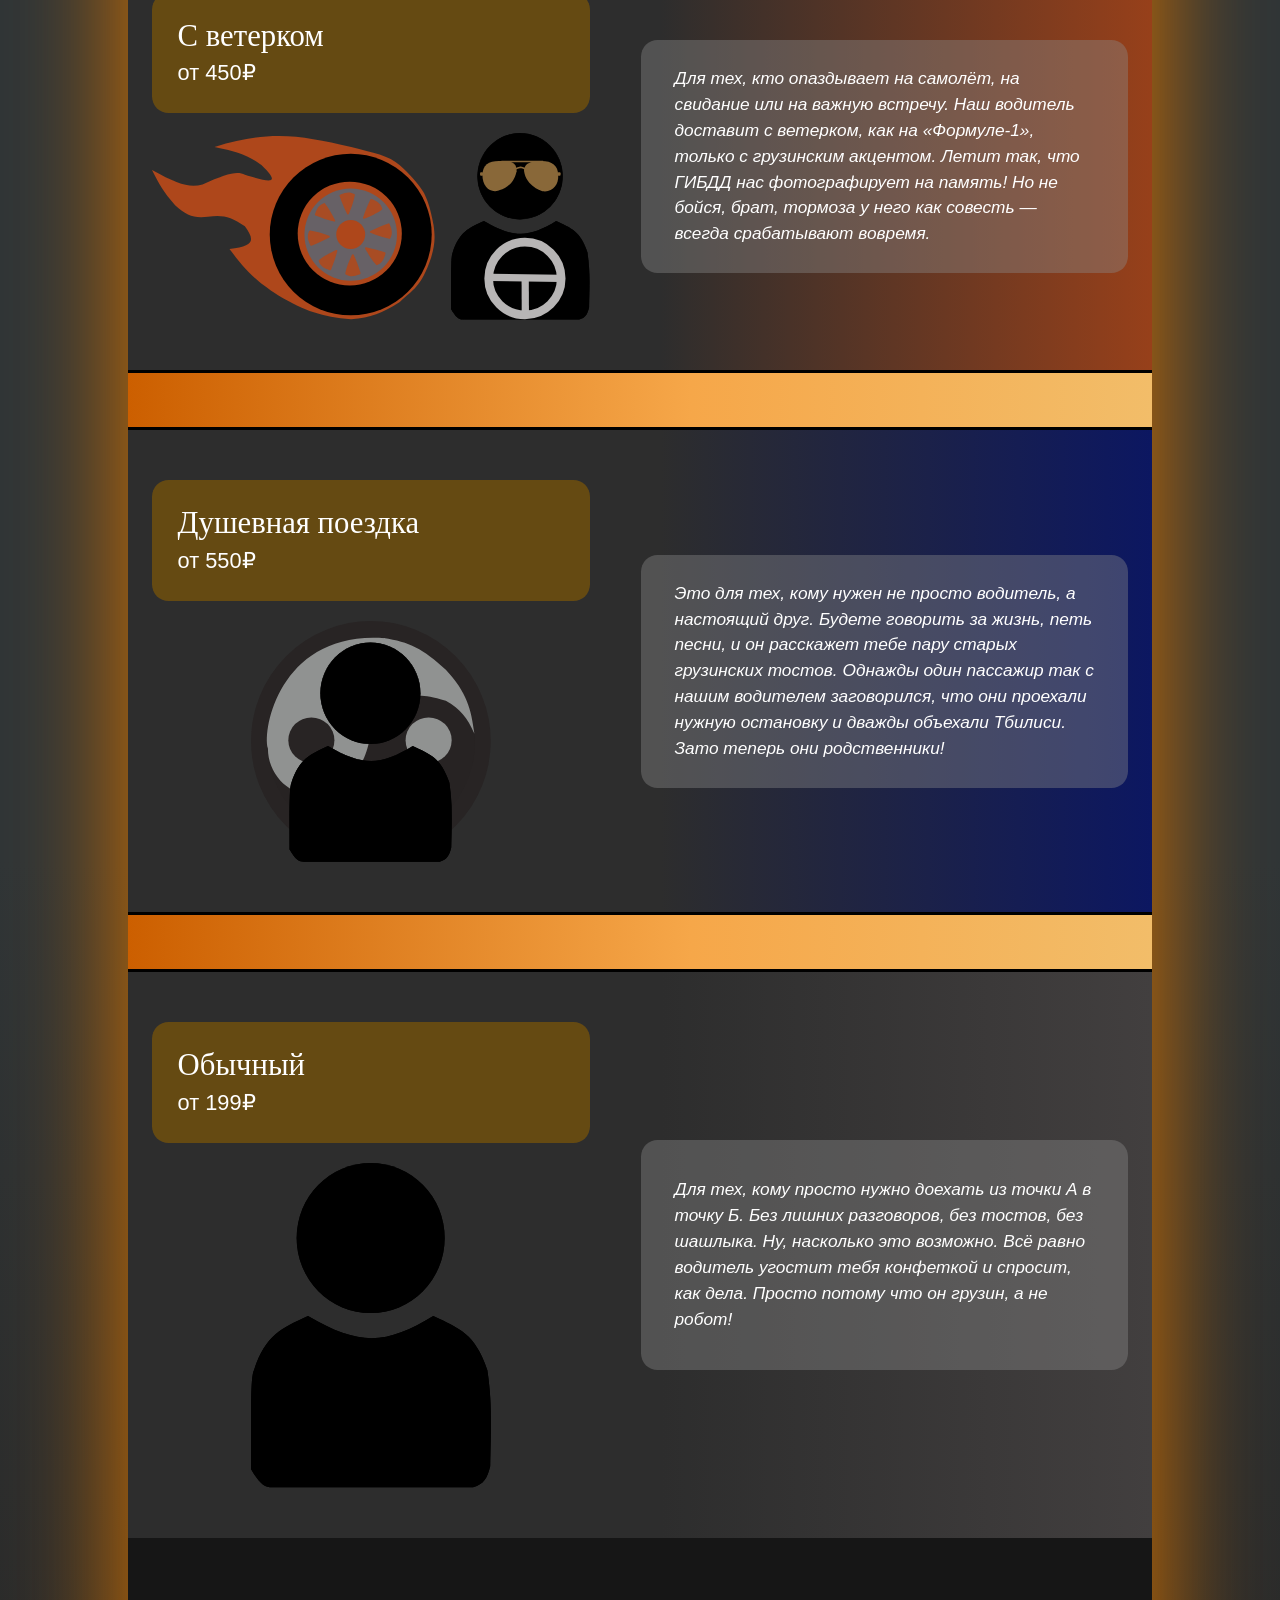
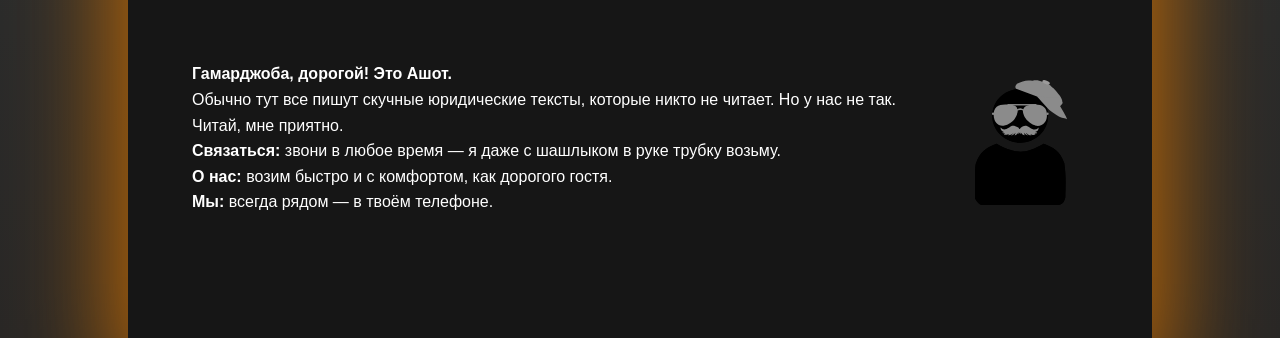
==== commit 58becbc2: "космитическое улучшение" ====
--- a/index.html
+++ b/index.html
@@ -1,268 +1,275 @@
 <!DOCTYPE html>
 <html lang="ru">
-<head>
-  <meta charset="UTF-8">
-  <meta name="viewport" content="width=device-width, initial-scale=1.0">
-  <title>Дядя Ашот</title>
-  <link rel="stylesheet" href="style.css">
+  <head>
+    <meta charset="UTF-8">
+    <meta name="viewport" content="width=device-width, initial-scale=1.0">
+    <title>Дядя Ашот</title>
+    <link rel="stylesheet" href="style.css">
+    <script src="main.js" defer></script>
 </head>
 <body>
 
+  <div class="zadni-fon">
   <div class="site">
 
-    <!-- ШАПКА -->
-    <header class="header">
-      <div class="header-bar"></div>
-      <button class="order-btn">Заказать</button>
-      <div class="header-center">
-        <img class="header-ashot" src="img/dyadya_ashot_logo_sayta.svg" alt="Ашот">
-        <div class="logo">Дядя Ашот</div>
-      </div>
-    </header>
-
-    <!-- HERO / КАРУСЕЛЬ -->
-    <section class="hero" id="hero-carousel" role="region" aria-roledescription="карусель"
-      aria-label="Сравнение с конкурентами" tabindex="0">
-      <div class="hero-slide hero-slide--competitor is-active">
-        <div class="hero-img">
-          <img class="hero-car" src="img/mashina_konkurentov.svg" alt="Машина конкурентов">
-        </div>
-        <p class="hero-text">
-          надоело что водитель такси к вам относиться небрежно?<br>
-          Дядя Ашот такого не допустит.
-        </p>
-      </div>
-
-      <div class="hero-slide hero-slide--ashot">
-        <div class="hero-img">
-          <img class="hero-car" src="img/mashina_nashego_taksi.svg" alt="Машина Дяди Ашота">
-        </div>
-        <p class="hero-text">
-          В нашем такси вы сможете доехать с комфортом, во время и в безопасности.<br>
-          Потому что Дяде Ашоту не все равно.
-        </p>
-      </div>
-
-      <div class="hero-progress" aria-hidden="true">
-        <span class="hero-progress-bar"></span>
-      </div>
-    </section>
-
-    <!-- О НАС / ИСТОРИЯ -->
-    <div class="strip">О нас</div>
-    <section class="about" id="about-carousel" aria-label="История Дяди Ашота">
-      <div class="about-avatar">
-        <img src="img/dyadya_ashot_logo_sayta.svg" alt="Ашот">
-      </div>
-      <div class="about-speech-wrap" aria-live="polite">
-        <div class="speech-bubble" aria-hidden="true"></div>
-
-        <p class="about-speech is-active" aria-hidden="false">
-          Вечер. Живот урчит — соседи стучат, думают, ремонт. Захотел шаурму у тёзки
-          Ашота на другом конце города — соус фирменный, мясо с дымком, лаваш тонкий,
-          как надежда на скидку.<br><br>
-          Сорок минут пешком? Я что, дурак? Вызвал такси. Приезжает — попал, дорогой.
-          Лихач: газ в пол, руль одной рукой, вторая в телефоне. Курит — дым такой, что
-          коптимся как окорок. Говорю: «Окно открой, я шаурму хочу чувствовать, а не твой табак».
-        </p>
-
-        <p class="about-speech" aria-hidden="true">
-          А он: «Сядь ровно, я профессионал». Вай, профессионал — в телефоне ленту
-          листает, а мы уже чуть в столб не влетели. И тут — бах. Авария. Таксист:
-          «Это он виноват». Второй: «Ты в телефоне сидел, джигит». Я между ними, живот
-          урчит, думаю: «Ашот, зачем тебе это надо было? Пошёл бы пешком — уже бы ел».
-          Таксист: «Брат, извини, бесплатно доеду». А я: «До шаурмы довези, дальше сам
-          пешком».<br><br>
-          Доехали. Выхожу — ноги трясутся, дымом пропитался, но шаурма... Вай, ме.
-          Всё забыл. Стою, ем: «Вот она, жизнь — сначала потрясёт, а потом накормит».
-        </p>
-
-        <p class="about-speech" aria-hidden="true">
-          Но слушай дальше. После аварии я, Ашот, на диван не просто так сел. Доедал
-          вторую шаурму — первая от стресса не в счёт — и думал: «Это же идея». Раз
-          таксисты курят, в телефоне сидят, грубят — сделаю свой сервис, где всё
-          по-другому. Назвал «Дядя Ашот». Красиво, дорогой — и пугать никого не надо.<br><br>
-          Правила простые. Первое — не курят. Вообще. Хочешь курить — выходи, кури,
-          потом садись. В салоне чистота и лаванда. Второе — телефон в держателе,
-          трогать только если навигатор скажет «поверни направо». Третье — вежливость.
-          Говорю водителям: «Ты не таксист, ты лицо сервиса. Улыбайся, здоровайся.
-          Пассажир хочет тишины — молчи. Хочет поговорить — говори, но не груби».
-        </p>
-
-        <p class="about-speech" aria-hidden="true">
-          И знаешь что? Работает. Четвёртое — моя гордость — купон на шаурму каждому
-          пассажиру. Я, Ашот, договорился с Ашотом — тем, который шаурму делает. Он мне
-          скидку, я ему клиентов. Вай, ме, красиво.<br><br>
-          И самое главное — я сам иногда за руль сажусь. Да-да, дядя Ашот таксует.
-          Пассажир садится, а я: «Салам, дорогой. Куда едем? Не волнуйся — не курю,
-          в телефон не смотрю, и если хочешь, расскажу, как я, Ашот, чуть шаурму из-за
-          лихача не потерял». Люди смеются, чаевые оставляют. Вот так, дорогой. Одна
-          авария — и целый бизнес. Главное — не злиться, а думать: «А как сделать
-          лучше?» Но шаурма — это святое, дорогой.
-        </p>
-
-        <button class="arrow arrow--left" type="button" aria-label="Предыдущая часть истории">
-          <img src="img/knopka_vernut_nazad.svg" alt="">
-        </button>
-        <button class="arrow arrow--right" type="button" aria-label="Следующая часть истории">
-          <img src="img/knopka_dalshe.svg" alt="">
-        </button>
-      </div>
-    </section>
-
-    <!-- ТОЛЬКО У НАС -->
-    <div class="strip">Только у нас</div>
-
-    <!-- ТАРИФ 1 -->
-    <section class="tariff tariff--1">
-      <div class="tariff-content">
-        <div class="left-card">
-          <h2 class="tariff-title">Курящий водитель</h2>
-          <span class="tariff-price">от 590₽</span>
-        </div>
-        <div class="tariff-art">
-          <img class="illustration-kalian" src="img/kalyan.svg" alt="Кальян">
-          <img class="illustration-kalianmen" src="img/kalyanshchik.svg" alt="Кальянщик">
-        </div>
-        <p class="right-card">
-          Слушай, дорогой, вот тебе первый тариф — вай, ме! Помнишь мою историю?
-          Хватит нюхать чужой табак. Здесь кальян включён в стоимость — садись,
-          раскуривай, дым в окно, угли поправим. Водитель тоже с дымком, но
-          за рулём — как скала. Кальянщик приедет вместе с машиной, всё культурно,
-          как в лучших домах Тбилиси. А в конце — купон на шаурму у моего тёзки.
-          Кури, дорогой, но помни: шаурма — это святое!
-        </p>
-      </div>
-    </section>
-
-    <div class="strip"></div>
-
-    <!-- ТАРИФ 2 -->
-    <section class="tariff tariff--2">
-      <div class="tariff-content">
-        <div class="left-card">
-          <h2 class="tariff-title">Покушай братишка</h2>
-          <span class="tariff-price">от 490₽</span>
-        </div>
-        <div class="tariff-art">
-          <img class="illustration-shaurma" src="img/vertel.svg" alt="Вертел">
-          <img class="illustration-shaurmist" src="img/shaurmist.svg" alt="Шаурмист">
-        </div>
-        <p class="right-card">
-          Этот тариф для тех, кто едет не просто так, а с аппетитом. Заказываешь
-          поездку — и пока мы едем, у тебя уже горячая шаурма, соус фирменный,
-          всё как надо. Едем — кушаем, всё по-нашему, по-грузински. Но вот честно,
-          брат, до сих пор в голове не укладывается:
-          <b>как он этот вертел с мясом туда поместил, чтобы шаурму горячую делать?</b>
-          Сам в шоке! Наверное, у него мотор как у «Мерседеса» — тянет будь здоров.
-          Зато шаурма всегда с пылу с жару. Заказывай, брат, голодным не уедешь!
-        </p>
-      </div>
-    </section>
-
-    <div class="strip"></div>
-
-    <!-- ТАРИФ 3 -->
-    <section class="tariff tariff--3">
-      <div class="tariff-content">
-        <div class="left-card">
-          <h2 class="tariff-title">Сам делал, брат</h2>
-          <span class="tariff-price">от 690₽</span>
-        </div>
-        <div class="tariff-art">
-          <img class="illustration-wine" src="img/vino.svg" alt="Вино">
-          <img class="illustration-sommelier" src="img/somele.svg" alt="Сомелье">
-        </div>
-        <p class="right-card">
-          Для ценителей прекрасного. В багажнике у нашего водителя всегда стоит
-          бочка с домашним вином, так что поездка будет не только комфортной,
-          но и с правильным настроением. Пока едем, он расскажет, какое вино лучше
-          к какому тосту. Однажды один наш водитель так увлёкся дегустацией,
-          что привёз клиента не туда, куда он просил, а туда, где лучше наливают.
-          Но клиент не обиделся — вино было отличное!
-        </p>
-      </div>
-    </section>
-
-    <div class="strip"></div>
-
-    <!-- ТАРИФ 4 -->
-    <section class="tariff tariff--4">
-      <div class="tariff-content">
-        <div class="left-card">
-          <h2 class="tariff-title">С ветерком</h2>
-          <span class="tariff-price">от 450₽</span>
-        </div>
-        <div class="tariff-art">
-          <img class="illustration-wheel-fier" src="img/koleso_v_ogne.svg" alt="Колесо">
-          <img class="illustration-shumaher" src="img/voditel_shumakher.svg" alt="Шумахер">
-        </div>
-        <p class="right-card">
-          Для тех, кто опаздывает на самолёт, на свидание или на важную встречу.
-          Наш водитель доставит с ветерком, как на «Формуле-1», только с грузинским
-          акцентом. Летит так, что ГИБДД нас фотографирует на память! Но не бойся,
-          брат, тормоза у него как совесть — всегда срабатывают вовремя.
-        </p>
-      </div>
-    </section>
-
-    <div class="strip"></div>
-
-    <!-- ТАРИФ 5 -->
-    <section class="tariff tariff--5">
-      <div class="tariff-content">
-        <div class="left-card">
-          <h2 class="tariff-title">Душевная поездка</h2>
-          <span class="tariff-price">от 550₽</span>
-        </div>
-        <div class="tariff-art">
-          <img class="illustration" src="img/psikholog.svg" alt="Психолог">
-        </div>
-        <p class="right-card">
-          Это для тех, кому нужен не просто водитель, а настоящий друг. Будете
-          говорить за жизнь, петь песни, и он расскажет тебе пару старых грузинских
-          тостов. Однажды один пассажир так с нашим водителем заговорился, что они
-          проехали нужную остановку и дважды объехали Тбилиси. Зато теперь они
-          родственники!
-        </p>
-      </div>
-    </section>
-
-    <div class="strip"></div>
-
-    <!-- ТАРИФ 6 -->
-    <section class="tariff tariff--6">
-      <div class="tariff-content">
-        <div class="left-card">
-          <h2 class="tariff-title">Обычный</h2>
-          <span class="tariff-price">от 199₽</span>
-        </div>
-        <div class="tariff-art">
-          <img class="illustration" src="img/prosto_voditel.svg" alt="Водитель">
-        </div>
-        <p class="right-card">
-          Для тех, кому просто нужно доехать из точки А в точку Б. Без лишних
-          разговоров, без тостов, без шашлыка. Ну, насколько это возможно.
-          Всё равно водитель угостит тебя конфеткой и спросит, как дела.
-          Просто потому что он грузин, а не робот!
-        </p>
-      </div>
-    </section>
-
-    <!-- ФУТЕР -->
-    <footer class="footer">
-      <div class="footer-text">
-        <b>Гамарджоба, дорогой! Это Ашот.</b><br>
-        Обычно тут все пишут скучные юридические тексты, которые никто не читает.
-        Но у нас не так. Читай, мне приятно.<br>
-        <b>Связаться:</b> звони в любое время — я даже с шашлыком в руке трубку возьму.<br>
-        <b>О нас:</b> возим быстро и с комфортом, как дорогого гостя.<br>
-        <b>Мы:</b> всегда рядом — в твоём телефоне.
-      </div>
-      <img class="footer-avatar" src="img/dyadya_ashot_logo_sayta.svg" alt="Ашот">
-    </footer>
-
-  </div>
-  <script src="main.js"></script>
+      <!-- ШАПКА -->
+      <header class="header">
+        <div class="header-bar"></div>
+        <button class="order-btn">Заказать</button>
+        <div class="header-center">
+          <img class="header-ashot" src="img/dyadya_ashot_logo_sayta.svg" alt="Ашот">
+          <div class="logo">Дядя Ашот</div>
+        </div>
+      </header>
+  
+      <!-- HERO / КАРУСЕЛЬ -->
+      <section class="hero" id="hero-carousel" role="region" aria-roledescription="карусель"
+        aria-label="Сравнение с конкурентами" tabindex="0">
+        <div class="hero-slide hero-slide--competitor is-active">
+          <div class="hero-img">
+            <img class="hero-car" src="img/mashina_konkurentov.svg" alt="Машина конкурентов">
+          </div>
+          <p class="hero-text">
+            надоело что водитель такси к вам относиться небрежно?<br>
+            Дядя Ашот такого не допустит.
+          </p>
+        </div>
+  
+        <div class="hero-slide hero-slide--ashot">
+          <div class="hero-img">
+            <img class="hero-car" src="img/mashina_nashego_taksi.svg" alt="Машина Дяди Ашота">
+          </div>
+          <p class="hero-text">
+            В нашем такси вы сможете доехать с комфортом, во время и в безопасности.<br>
+            Потому что Дяде Ашоту не все равно.
+          </p>
+        </div>
+  
+        <div class="hero-progress" aria-hidden="true">
+          <span class="hero-progress-bar"></span>
+        </div>
+      </section>
+  
+      <!-- О НАС / ИСТОРИЯ -->
+      <div class="strip">О нас</div>
+      <section class="about" id="about-carousel" aria-label="История Дяди Ашота">
+        <div class="about-avatar">
+          <img src="img/dyadya_ashot_logo_sayta.svg" alt="Ашот">
+        </div>
+        <div class="about-speech-wrap" aria-live="polite">
+          <div class="speech-bubble" aria-hidden="true"></div>
+          
+          <p class="about-speech is-active" aria-hidden="false">
+           Слушай, дорогой, садись - история будет, вай, ме. Я Ашот, грузин, шаурму люблю.
+          </p>
+  
+  
+          <p class="about-speech is-active" aria-hidden="true">
+            Вечер. Живот урчит — соседи стучат, думают, ремонт. Захотел шаурму у тёзки
+            Ашота на другом конце города — соус фирменный, мясо с дымком, лаваш тонкий,
+            как надежда на скидку.<br><br>
+            Сорок минут пешком? Я что, дурак? Вызвал такси. Приезжает — попал, дорогой.
+            Лихач: газ в пол, руль одной рукой, вторая в телефоне. Курит — дым такой, что
+            коптимся как окорок. Говорю: «Окно открой, я шаурму хочу чувствовать, а не твой табак».
+          </p>
+  
+          <p class="about-speech" aria-hidden="true">
+            А он: «Сядь ровно, я профессионал». Вай, профессионал — в телефоне ленту
+            листает, а мы уже чуть в столб не влетели. И тут — бах. Авария. Таксист:
+            «Это он виноват». Второй: «Ты в телефоне сидел, джигит». Я между ними, живот
+            урчит, думаю: «Ашот, зачем тебе это надо было? Пошёл бы пешком — уже бы ел».
+            Таксист: «Брат, извини, бесплатно доеду». А я: «До шаурмы довези, дальше сам
+            пешком».<br><br>
+            Доехали. Выхожу — ноги трясутся, дымом пропитался, но шаурма... Вай, ме.
+            Всё забыл. Стою, ем: «Вот она, жизнь — сначала потрясёт, а потом накормит».
+          </p>
+  
+          <p class="about-speech" aria-hidden="true">
+            Но слушай дальше. После аварии я, Ашот, на диван не просто так сел. Доедал
+            вторую шаурму — первая от стресса не в счёт — и думал: «Это же идея». Раз
+            таксисты курят, в телефоне сидят, грубят — сделаю свой сервис, где всё
+            по-другому. Назвал «Дядя Ашот». Красиво, дорогой — и пугать никого не надо.<br><br>
+            Правила простые. Первое — не курят. Вообще. Хочешь курить — выходи, кури,
+            потом садись. В салоне чистота и лаванда. Второе — телефон в держателе,
+            трогать только если навигатор скажет «поверни направо». Третье — вежливость.
+            Говорю водителям: «Ты не таксист, ты лицо сервиса. Улыбайся, здоровайся.
+            Пассажир хочет тишины — молчи. Хочет поговорить — говори, но не груби».
+          </p>
+  
+          <p class="about-speech" aria-hidden="true">
+            И знаешь что? Работает. Четвёртое — моя гордость — купон на шаурму каждому
+            пассажиру. Я, Ашот, договорился с Ашотом — тем, который шаурму делает. Он мне
+            скидку, я ему клиентов. Вай, ме, красиво.<br><br>
+            И самое главное — я сам иногда за руль сажусь. Да-да, дядя Ашот таксует.
+            Пассажир садится, а я: «Салам, дорогой. Куда едем? Не волнуйся — не курю,
+            в телефон не смотрю, и если хочешь, расскажу, как я, Ашот, чуть шаурму из-за
+            лихача не потерял». Люди смеются, чаевые оставляют. Вот так, дорогой. Одна
+            авария — и целый бизнес. Главное — не злиться, а думать: «А как сделать
+            лучше?» Но шаурма — это святое, дорогой.
+          </p>
+  
+          <button class="arrow arrow--left" type="button" aria-label="Предыдущая часть истории">
+            <img src="img/knopka_vernut_nazad.svg" alt="">
+          </button>
+          <button class="arrow arrow--right" type="button" aria-label="Следующая часть истории">
+            <img src="img/knopka_dalshe.svg" alt="">
+          </button>
+        </div>
+      </section>
+  
+      <!-- ТОЛЬКО У НАС -->
+      <div class="strip">Только у нас</div>
+  
+      <!-- ТАРИФ 1 -->
+      <section class="tariff tariff--1">
+        <div class="tariff-content">
+          <div class="left-card">
+            <h2 class="tariff-title">Курящий водитель</h2>
+            <span class="tariff-price">от 590₽</span>
+          </div>
+          <div class="tariff-art">
+            <img class="illustration-kalian" src="img/kalyan.svg" alt="Кальян">
+            <img class="illustration-kalianmen" src="img/kalyanshchik.svg" alt="Кальянщик">
+          </div>
+          <p class="right-card">
+            Слушай, дорогой, вот тебе первый тариф — вай, ме! Помнишь мою историю?
+            Хватит нюхать чужой табак. Здесь кальян включён в стоимость — садись,
+            раскуривай, дым в окно, угли поправим. Водитель тоже с дымком, но
+            за рулём — как скала. Кальянщик приедет вместе с машиной, всё культурно,
+            как в лучших домах Тбилиси. А в конце — купон на шаурму у моего тёзки.
+            Кури, дорогой, но помни: шаурма — это святое!
+          </p>
+        </div>
+      </section>
+  
+      <div class="strip"></div>
+  
+      <!-- ТАРИФ 2 -->
+      <section class="tariff tariff--2">
+        <div class="tariff-content">
+          <div class="left-card">
+            <h2 class="tariff-title">Покушай братишка</h2>
+            <span class="tariff-price">от 490₽</span>
+          </div>
+          <div class="tariff-art">
+            <img class="illustration-shaurma" src="img/vertel.svg" alt="Вертел">
+            <img class="illustration-shaurmist" src="img/shaurmist.svg" alt="Шаурмист">
+          </div>
+          <p class="right-card">
+            Этот тариф для тех, кто едет не просто так, а с аппетитом. Заказываешь
+            поездку — и пока мы едем, у тебя уже горячая шаурма, соус фирменный,
+            всё как надо. Едем — кушаем, всё по-нашему, по-грузински. Но вот честно,
+            брат, до сих пор в голове не укладывается:
+            <b>как он этот вертел с мясом туда поместил, чтобы шаурму горячую делать?</b>
+            Сам в шоке! Наверное, у него мотор как у «Мерседеса» — тянет будь здоров.
+            Зато шаурма всегда с пылу с жару. Заказывай, брат, голодным не уедешь!
+          </p>
+        </div>
+      </section>
+  
+      <div class="strip"></div>
+  
+      <!-- ТАРИФ 3 -->
+      <section class="tariff tariff--3">
+        <div class="tariff-content">
+          <div class="left-card">
+            <h2 class="tariff-title">Сам делал, брат</h2>
+            <span class="tariff-price">от 690₽</span>
+          </div>
+          <div class="tariff-art">
+            <img class="illustration-wine" src="img/vino.svg" alt="Вино">
+            <img class="illustration-sommelier" src="img/somele.svg" alt="Сомелье">
+          </div>
+          <p class="right-card">
+            Для ценителей прекрасного. В багажнике у нашего водителя всегда стоит
+            бочка с домашним вином, так что поездка будет не только комфортной,
+            но и с правильным настроением. Пока едем, он расскажет, какое вино лучше
+            к какому тосту. Однажды один наш водитель так увлёкся дегустацией,
+            что привёз клиента не туда, куда он просил, а туда, где лучше наливают.
+            Но клиент не обиделся — вино было отличное!
+          </p>
+        </div>
+      </section>
+  
+      <div class="strip"></div>
+  
+      <!-- ТАРИФ 4 -->
+      <section class="tariff tariff--4">
+        <div class="tariff-content">
+          <div class="left-card">
+            <h2 class="tariff-title">С ветерком</h2>
+            <span class="tariff-price">от 450₽</span>
+          </div>
+          <div class="tariff-art">
+            <img class="illustration-wheel-fier" src="img/koleso_v_ogne.svg" alt="Колесо">
+            <img class="illustration-shumaher" src="img/voditel_shumakher.svg" alt="Шумахер">
+          </div>
+          <p class="right-card">
+            Для тех, кто опаздывает на самолёт, на свидание или на важную встречу.
+            Наш водитель доставит с ветерком, как на «Формуле-1», только с грузинским
+            акцентом. Летит так, что ГИБДД нас фотографирует на память! Но не бойся,
+            брат, тормоза у него как совесть — всегда срабатывают вовремя.
+          </p>
+        </div>
+      </section>
+  
+      <div class="strip"></div>
+  
+      <!-- ТАРИФ 5 -->
+      <section class="tariff tariff--5">
+        <div class="tariff-content">
+          <div class="left-card">
+            <h2 class="tariff-title">Душевная поездка</h2>
+            <span class="tariff-price">от 550₽</span>
+          </div>
+          <div class="tariff-art">
+            <img class="illustration" src="img/psikholog.svg" alt="Психолог">
+          </div>
+          <p class="right-card">
+            Это для тех, кому нужен не просто водитель, а настоящий друг. Будете
+            говорить за жизнь, петь песни, и он расскажет тебе пару старых грузинских
+            тостов. Однажды один пассажир так с нашим водителем заговорился, что они
+            проехали нужную остановку и дважды объехали Тбилиси. Зато теперь они
+            родственники!
+          </p>
+        </div>
+      </section>
+  
+      <div class="strip"></div>
+  
+      <!-- ТАРИФ 6 -->
+      <section class="tariff tariff--6">
+        <div class="tariff-content">
+          <div class="left-card">
+            <h2 class="tariff-title">Обычный</h2>
+            <span class="tariff-price">от 199₽</span>
+          </div>
+          <div class="tariff-art">
+            <img class="illustration" src="img/prosto_voditel.svg" alt="Водитель">
+          </div>
+          <p class="right-card">
+            Для тех, кому просто нужно доехать из точки А в точку Б. Без лишних
+            разговоров, без тостов, без шашлыка. Ну, насколько это возможно.
+            Всё равно водитель угостит тебя конфеткой и спросит, как дела.
+            Просто потому что он грузин, а не робот!
+          </p>
+        </div>
+      </section>
+  
+      <!-- ФУТЕР -->
+      <footer class="footer">
+        <div class="footer-text">
+          <b>Гамарджоба, дорогой! Это Ашот.</b><br>
+          Обычно тут все пишут скучные юридические тексты, которые никто не читает.
+          Но у нас не так. Читай, мне приятно.<br>
+          <b>Связаться:</b> звони в любое время — я даже с шашлыком в руке трубку возьму.<br>
+          <b>О нас:</b> возим быстро и с комфортом, как дорогого гостя.<br>
+          <b>Мы:</b> всегда рядом — в твоём телефоне.
+        </div>
+        <img class="footer-avatar" src="img/dyadya_ashot_logo_sayta.svg" alt="Ашот">
+      </footer>
+  
+    </div>
+    </div>
 </body>
 </html>
--- a/style.css
+++ b/style.css
@@ -18,12 +18,20 @@
 }
 
 .site {
-  width: 100%;
+  width: 80%;
   max-width: 1920px;
   margin: 0 auto;
   background: linear-gradient(180deg, #232526 0%, #414345 100%);
   display: flex;
   flex-direction: column;
+  box-shadow: 0 50px 100px 10px #c76c03;
+}
+/* задний фон */
+.zadni-fon {
+  width: 100;
+  height: 100%;
+  position: relative;
+  background: linear-gradient(180deg, #232526 0%, #2f3537 18%, #2f3537 79%, #282726 100%);
 }
 
 /* ============================================================
@@ -213,7 +221,7 @@
   gap: clamp(20px, 2.5vw, 50px);
   width: 100%;
   padding: clamp(28px, 4vw, 40px) clamp(16px, 5vw, 100px);
-  background: linear-gradient(90deg, #2D2D2D 52%, #420C61 100%);
+  background:#2D2A2A;
 }
 
 .about-avatar {
@@ -243,7 +251,6 @@
   padding: clamp(26px, 2.4vw, 44px) var(--bubble-pad-x) clamp(58px, 6.5vw, 108px) calc(var(--tail-w) + var(--bubble-pad-x));
 }
 
-/* Пузырь рисуем в CSS: он тянется по высоте под длинный текст */
 .speech-bubble {
   position: absolute;
   top: 0;
@@ -256,7 +263,6 @@
   z-index: 0;
 }
 
-/* Хвостик пузыря */
 .speech-bubble::before {
   content: "";
   position: absolute;
@@ -268,7 +274,7 @@
   clip-path: polygon(100% 0, 100% 72%, 0 100%);
 }
 
-/* Все реплики лежат в одной ячейке: высота не прыгает при переключении */
+
 .about-speech {
   grid-area: 1 / 1;
   align-self: center;
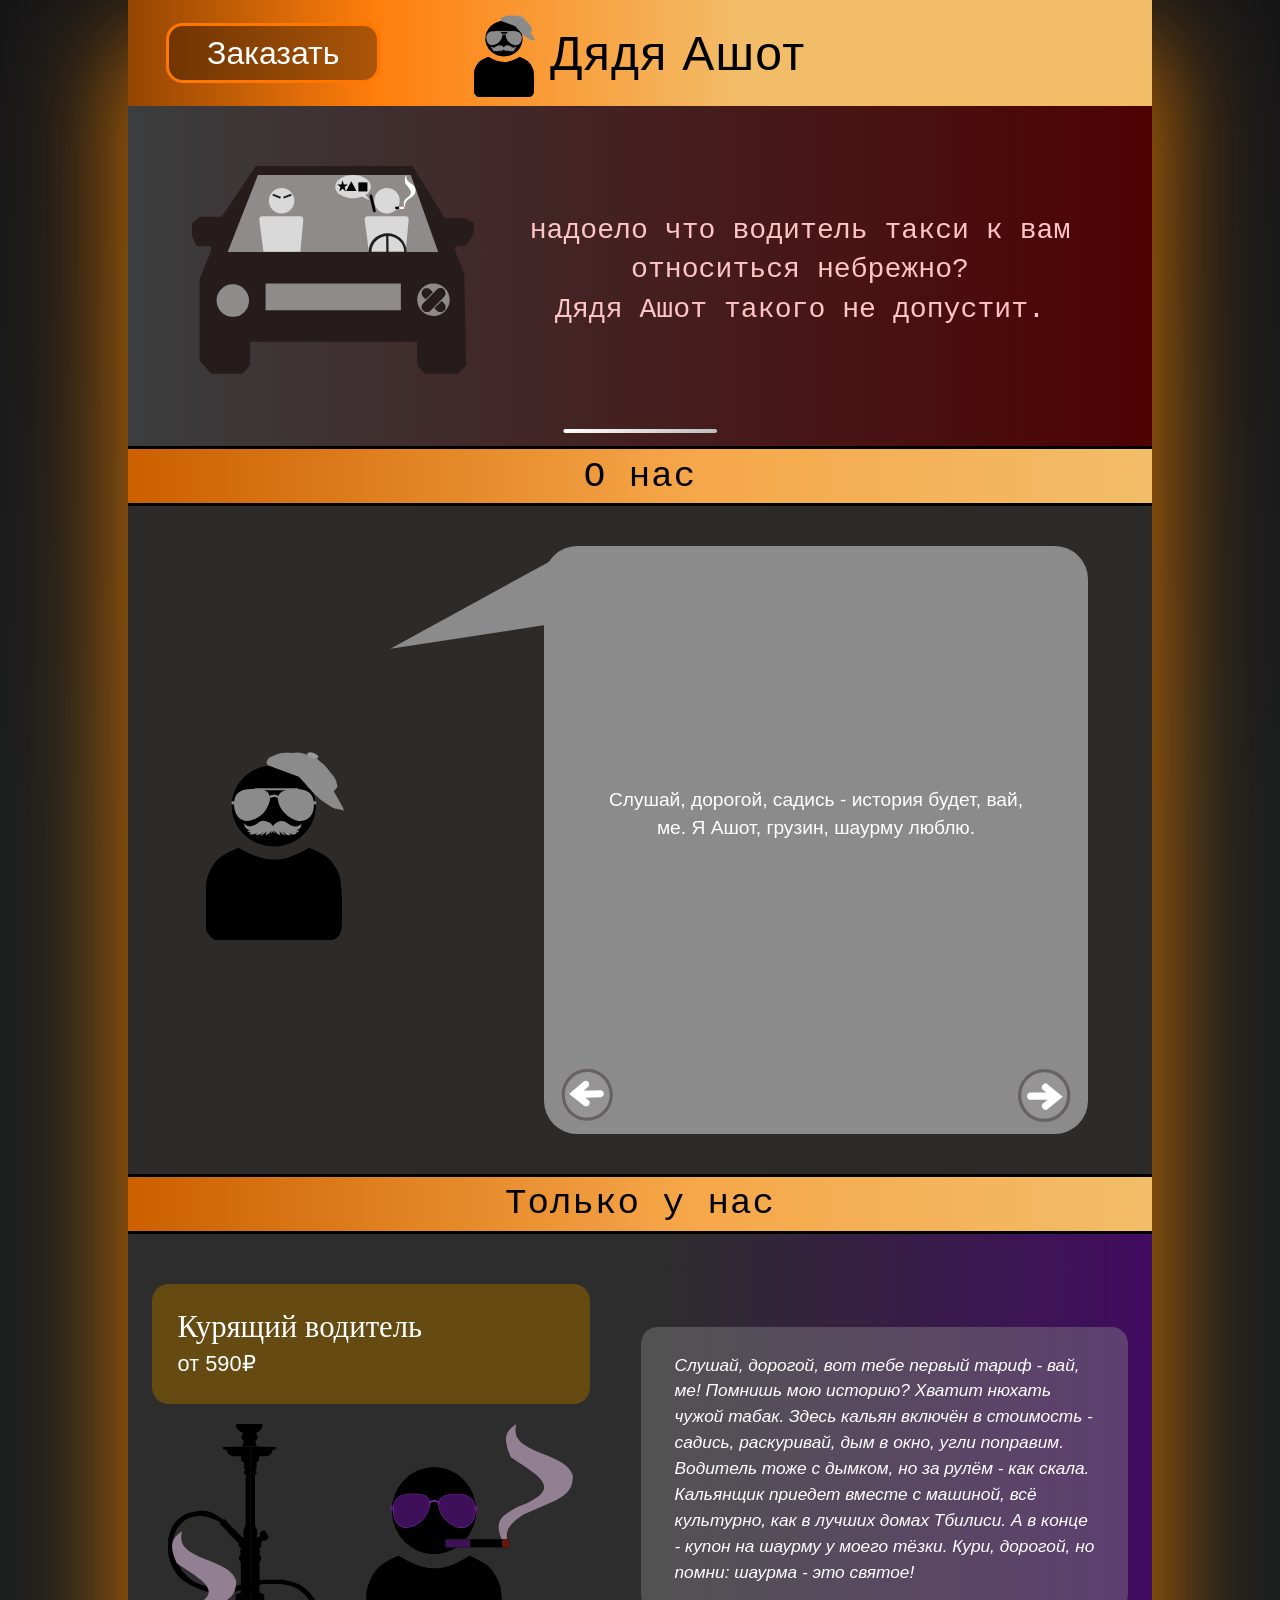
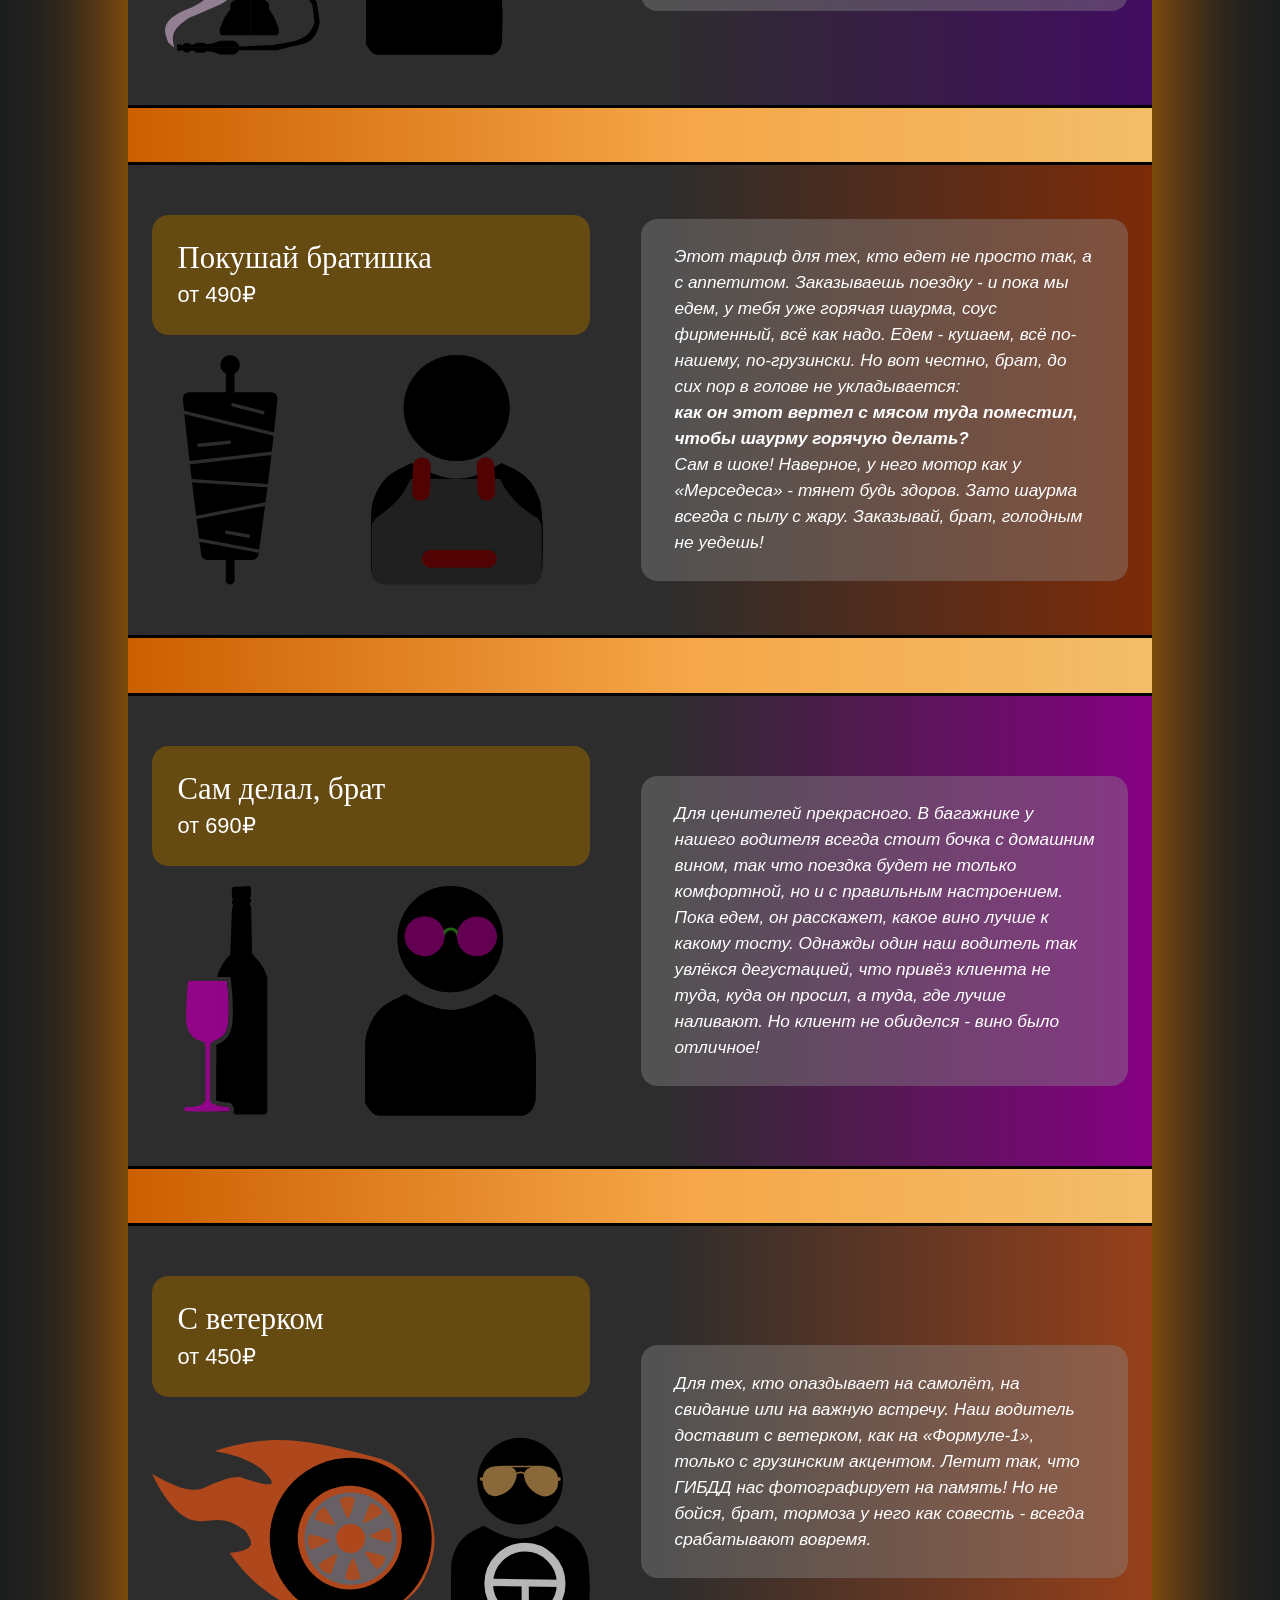
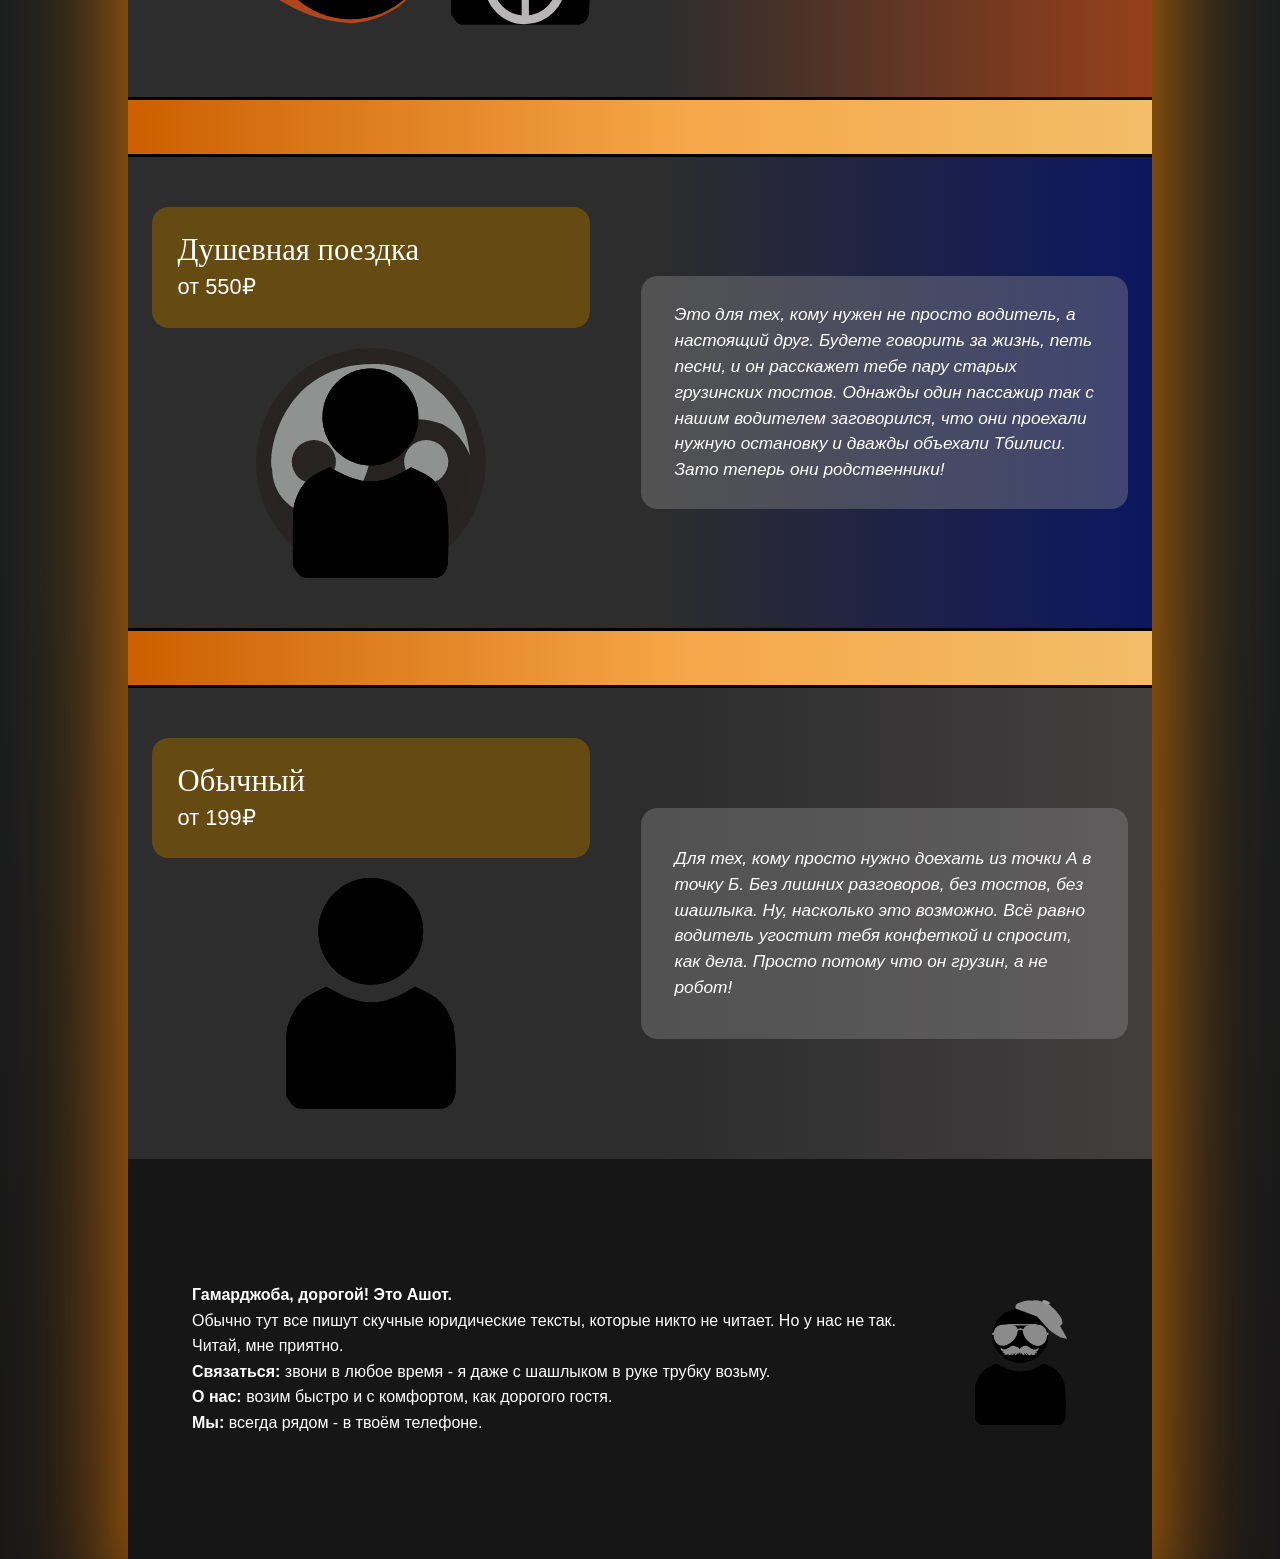
==== commit ad604f09: "подправка размеров тарифов,реализация всплывающего окна, улучшение дизайна" ====
--- a/index.html
+++ b/index.html
@@ -15,7 +15,7 @@
       <!-- ШАПКА -->
       <header class="header">
         <div class="header-bar"></div>
-        <button class="order-btn">Заказать</button>
+        <button class="order-btn" type="button">Заказать</button>
         <div class="header-center">
           <img class="header-ashot" src="img/dyadya_ashot_logo_sayta.svg" alt="Ашот">
           <div class="logo">Дядя Ашот</div>
@@ -65,47 +65,47 @@
   
   
           <p class="about-speech is-active" aria-hidden="true">
-            Вечер. Живот урчит — соседи стучат, думают, ремонт. Захотел шаурму у тёзки
-            Ашота на другом конце города — соус фирменный, мясо с дымком, лаваш тонкий,
+            Вечер. Живот урчит - соседи стучат, думают, ремонт. Захотел шаурму у тёзки
+            Ашота на другом конце города - соус фирменный, мясо с дымком, лаваш тонкий,
             как надежда на скидку.<br><br>
-            Сорок минут пешком? Я что, дурак? Вызвал такси. Приезжает — попал, дорогой.
-            Лихач: газ в пол, руль одной рукой, вторая в телефоне. Курит — дым такой, что
+            Сорок минут пешком? Я что, дурак? Вызвал такси. Приезжает - попал, дорогой.
+            Лихач: газ в пол, руль одной рукой, вторая в телефоне. Курит - дым такой, что
             коптимся как окорок. Говорю: «Окно открой, я шаурму хочу чувствовать, а не твой табак».
           </p>
   
           <p class="about-speech" aria-hidden="true">
-            А он: «Сядь ровно, я профессионал». Вай, профессионал — в телефоне ленту
-            листает, а мы уже чуть в столб не влетели. И тут — бах. Авария. Таксист:
+            А он: «Сядь ровно, я профессионал». Вай, профессионал - в телефоне ленту
+            листает, а мы уже чуть в столб не влетели. И тут - бах. Авария. Таксист:
             «Это он виноват». Второй: «Ты в телефоне сидел, джигит». Я между ними, живот
-            урчит, думаю: «Ашот, зачем тебе это надо было? Пошёл бы пешком — уже бы ел».
+            урчит, думаю: «Ашот, зачем тебе это надо было? Пошёл бы пешком - уже бы ел».
             Таксист: «Брат, извини, бесплатно доеду». А я: «До шаурмы довези, дальше сам
             пешком».<br><br>
-            Доехали. Выхожу — ноги трясутся, дымом пропитался, но шаурма... Вай, ме.
-            Всё забыл. Стою, ем: «Вот она, жизнь — сначала потрясёт, а потом накормит».
+            Доехали. Выхожу - ноги трясутся, дымом пропитался, но шаурма... Вай, ме.
+            Всё забыл. Стою, ем: «Вот она, жизнь - сначала потрясёт, а потом накормит».
           </p>
   
           <p class="about-speech" aria-hidden="true">
             Но слушай дальше. После аварии я, Ашот, на диван не просто так сел. Доедал
-            вторую шаурму — первая от стресса не в счёт — и думал: «Это же идея». Раз
-            таксисты курят, в телефоне сидят, грубят — сделаю свой сервис, где всё
-            по-другому. Назвал «Дядя Ашот». Красиво, дорогой — и пугать никого не надо.<br><br>
-            Правила простые. Первое — не курят. Вообще. Хочешь курить — выходи, кури,
-            потом садись. В салоне чистота и лаванда. Второе — телефон в держателе,
-            трогать только если навигатор скажет «поверни направо». Третье — вежливость.
+            вторую шаурму - первая от стресса не в счёт - и думал: «Это же идея». Раз
+            таксисты курят, в телефоне сидят, грубят - сделаю свой сервис, где всё
+            по-другому. Назвал «Дядя Ашот». Красиво, дорогой - и пугать никого не надо.<br><br>
+            Правила простые. Первое - не курят. Вообще. Хочешь курить - выходи, кури,
+            потом садись. В салоне чистота и лаванда. Второе - телефон в держателе,
+            трогать только если навигатор скажет «поверни направо». Третье - вежливость.
             Говорю водителям: «Ты не таксист, ты лицо сервиса. Улыбайся, здоровайся.
-            Пассажир хочет тишины — молчи. Хочет поговорить — говори, но не груби».
+            Пассажир хочет тишины - молчи. Хочет поговорить - говори, но не груби».
           </p>
   
           <p class="about-speech" aria-hidden="true">
-            И знаешь что? Работает. Четвёртое — моя гордость — купон на шаурму каждому
-            пассажиру. Я, Ашот, договорился с Ашотом — тем, который шаурму делает. Он мне
+            И знаешь что? Работает. Четвёртое - моя гордость - купон на шаурму каждому
+            пассажиру. Я, Ашот, договорился с Ашотом - тем, который шаурму делает. Он мне
             скидку, я ему клиентов. Вай, ме, красиво.<br><br>
-            И самое главное — я сам иногда за руль сажусь. Да-да, дядя Ашот таксует.
-            Пассажир садится, а я: «Салам, дорогой. Куда едем? Не волнуйся — не курю,
+            И самое главное - я сам иногда за руль сажусь. Да-да, дядя Ашот таксует.
+            Пассажир садится, а я: «Салам, дорогой. Куда едем? Не волнуйся - не курю,
             в телефон не смотрю, и если хочешь, расскажу, как я, Ашот, чуть шаурму из-за
             лихача не потерял». Люди смеются, чаевые оставляют. Вот так, дорогой. Одна
-            авария — и целый бизнес. Главное — не злиться, а думать: «А как сделать
-            лучше?» Но шаурма — это святое, дорогой.
+            авария - и целый бизнес. Главное - не злиться, а думать: «А как сделать
+            лучше?» Но шаурма - это святое, дорогой.
           </p>
   
           <button class="arrow arrow--left" type="button" aria-label="Предыдущая часть истории">
@@ -132,12 +132,12 @@
             <img class="illustration-kalianmen" src="img/kalyanshchik.svg" alt="Кальянщик">
           </div>
           <p class="right-card">
-            Слушай, дорогой, вот тебе первый тариф — вай, ме! Помнишь мою историю?
-            Хватит нюхать чужой табак. Здесь кальян включён в стоимость — садись,
+            Слушай, дорогой, вот тебе первый тариф - вай, ме! Помнишь мою историю?
+            Хватит нюхать чужой табак. Здесь кальян включён в стоимость - садись,
             раскуривай, дым в окно, угли поправим. Водитель тоже с дымком, но
-            за рулём — как скала. Кальянщик приедет вместе с машиной, всё культурно,
-            как в лучших домах Тбилиси. А в конце — купон на шаурму у моего тёзки.
-            Кури, дорогой, но помни: шаурма — это святое!
+            за рулём - как скала. Кальянщик приедет вместе с машиной, всё культурно,
+            как в лучших домах Тбилиси. А в конце - купон на шаурму у моего тёзки.
+            Кури, дорогой, но помни: шаурма - это святое!
           </p>
         </div>
       </section>
@@ -157,11 +157,11 @@
           </div>
           <p class="right-card">
             Этот тариф для тех, кто едет не просто так, а с аппетитом. Заказываешь
-            поездку — и пока мы едем, у тебя уже горячая шаурма, соус фирменный,
-            всё как надо. Едем — кушаем, всё по-нашему, по-грузински. Но вот честно,
+            поездку - и пока мы едем, у тебя уже горячая шаурма, соус фирменный,
+            всё как надо. Едем - кушаем, всё по-нашему, по-грузински. Но вот честно,
             брат, до сих пор в голове не укладывается:
             <b>как он этот вертел с мясом туда поместил, чтобы шаурму горячую делать?</b>
-            Сам в шоке! Наверное, у него мотор как у «Мерседеса» — тянет будь здоров.
+            Сам в шоке! Наверное, у него мотор как у «Мерседеса» - тянет будь здоров.
             Зато шаурма всегда с пылу с жару. Заказывай, брат, голодным не уедешь!
           </p>
         </div>
@@ -186,7 +186,7 @@
             но и с правильным настроением. Пока едем, он расскажет, какое вино лучше
             к какому тосту. Однажды один наш водитель так увлёкся дегустацией,
             что привёз клиента не туда, куда он просил, а туда, где лучше наливают.
-            Но клиент не обиделся — вино было отличное!
+            Но клиент не обиделся - вино было отличное!
           </p>
         </div>
       </section>
@@ -208,7 +208,7 @@
             Для тех, кто опаздывает на самолёт, на свидание или на важную встречу.
             Наш водитель доставит с ветерком, как на «Формуле-1», только с грузинским
             акцентом. Летит так, что ГИБДД нас фотографирует на память! Но не бойся,
-            брат, тормоза у него как совесть — всегда срабатывают вовремя.
+            брат, тормоза у него как совесть - всегда срабатывают вовремя.
           </p>
         </div>
       </section>
@@ -262,14 +262,43 @@
           <b>Гамарджоба, дорогой! Это Ашот.</b><br>
           Обычно тут все пишут скучные юридические тексты, которые никто не читает.
           Но у нас не так. Читай, мне приятно.<br>
-          <b>Связаться:</b> звони в любое время — я даже с шашлыком в руке трубку возьму.<br>
+          <b>Связаться:</b> звони в любое время - я даже с шашлыком в руке трубку возьму.<br>
           <b>О нас:</b> возим быстро и с комфортом, как дорогого гостя.<br>
-          <b>Мы:</b> всегда рядом — в твоём телефоне.
+          <b>Мы:</b> всегда рядом - в твоём телефоне.
         </div>
         <img class="footer-avatar" src="img/dyadya_ashot_logo_sayta.svg" alt="Ашот">
       </footer>
   
     </div>
     </div>
+
+  <!-- ОКНО ЗАКАЗА -->
+  <div class="order-modal" id="order-modal" role="dialog" aria-modal="true"
+    aria-labelledby="order-modal-text" hidden>
+    <div class="order-modal__backdrop" data-order-close></div>
+
+    <div class="order-modal__card">
+      <img class="order-modal__ashot" src="img/dyadya_ashot_logo_sayta.svg" alt="Дядя Ашот">
+
+      <div class="order-modal__bubble">
+        <p class="order-modal__text" id="order-modal-text">
+          Дорогой, если нужна машина - не<br>
+          ищи, не жди. Просто набери этот<br>
+          номер (<a class="order-modal__phone" href="tel:+7999410873">+7999410873</a>), и дядя<br>
+          Ашот всё сделает.
+        </p>
+      </div>
+
+      <button class="order-modal__close" type="button" aria-label="Закрыть окно заказа"
+        data-order-close>
+        <svg viewBox="0 0 111 110" aria-hidden="true" focusable="false">
+          <g stroke="#610B0B" stroke-width="21" stroke-linecap="butt" fill="none">
+            <line x1="75.5" y1="-2" x2="33.1" y2="112"></line>
+            <line x1="-2" y1="32.4" x2="112" y2="76.6"></line>
+          </g>
+        </svg>
+      </button>
+    </div>
+  </div>
 </body>
 </html>
--- a/style.css
+++ b/style.css
@@ -31,7 +31,7 @@
   width: 100;
   height: 100%;
   position: relative;
-  background: linear-gradient(180deg, #232526 0%, #2f3537 18%, #2f3537 79%, #282726 100%);
+  background: linear-gradient(180deg, #171718 0%, #1b1e1f 18%, #1b1e1f 79%, #171718 100%);
 }
 
 /* ============================================================
@@ -370,20 +370,21 @@
   font-family: 'Inter', sans-serif;
 }
 
-/* Иллюстрации: картинки делят ширину, не наезжают друг на друга */
+/* Иллюстрации: все картинки выравниваются по одной высоте */
 .tariff-art {
   display: flex;
   align-items: flex-end;
   justify-content: center;
   gap: clamp(8px, 1.2vw, 20px);
   width: 100%;
+  height: clamp(150px, 18vw, 320px);
   z-index: 1;
 }
 
 .tariff-art img {
   display: block;
   width: auto;
-  height: auto;
+  height: 100%;
   min-width: 0;
   max-width: 100%;
   object-fit: contain;
@@ -461,6 +462,138 @@
 }
 
 /* ============================================================
+   ОКНО ЗАКАЗА
+   ============================================================ */
+body.order-modal-open {
+  overflow: hidden;
+}
+
+.order-modal[hidden] {
+  display: none;
+}
+
+.order-modal {
+  position: fixed;
+  inset: 0;
+  z-index: 100;
+  display: flex;
+  align-items: center;
+  justify-content: center;
+  padding: clamp(12px, 4vw, 48px);
+}
+
+.order-modal__backdrop {
+  position: absolute;
+  inset: 0;
+  background: rgba(0, 0, 0, 0.68);
+}
+
+.order-modal__card {
+  position: relative;
+  display: flex;
+  flex-direction: column;
+  align-items: center;
+  justify-content: center;
+  gap: clamp(16px, 5vw, 116px);
+  width: min(100%, 1389px);
+  padding: clamp(32px, 7vw, 87px) clamp(16px, 5vw, 80px);
+  background: #BA6122;
+  border-radius: clamp(24px, 6.9vw, 96px);
+  animation: order-modal-in 0.25s ease-out;
+}
+
+@keyframes order-modal-in {
+  from { opacity: 0; transform: translateY(12px) scale(0.98); }
+  to   { opacity: 1; transform: none; }
+}
+
+.order-modal__ashot {
+  flex: 0 0 auto;
+  display: block;
+  width: clamp(110px, 34vw, 320px);
+  height: auto;
+}
+
+.order-modal__bubble {
+  width: 100%;
+  padding: clamp(22px, 5vw, 53px) clamp(20px, 4.5vw, 63px);
+  background: #8B8B8B;
+  border-radius: clamp(22px, 6vw, 50px);
+}
+
+.order-modal__text {
+  font: 400 clamp(16px, 4.2vw, 42px)/1.35 Tahoma, Arial, sans-serif;
+  color: #000;
+}
+
+.order-modal__phone {
+  color: inherit;
+  text-decoration: none;
+}
+
+.order-modal__phone:hover,
+.order-modal__phone:focus-visible {
+  text-decoration: underline;
+}
+
+.order-modal__close {
+  position: absolute;
+  left: 3.6%;
+  top: 5.6%;
+  width: clamp(44px, 7.8vw, 111px);
+  height: clamp(44px, 7.7vw, 110px);
+  padding: 0;
+  background: none;
+  border: 0;
+  cursor: pointer;
+  z-index: 3;
+  opacity: 0.9;
+  transition: opacity 0.2s, transform 0.15s;
+}
+
+.order-modal__close svg {
+  display: block;
+  width: 100%;
+  height: 100%;
+}
+
+.order-modal__close:hover {
+  opacity: 1;
+  transform: scale(1.08);
+}
+
+.order-modal__close:focus-visible {
+  outline: 2px solid #fff;
+  outline-offset: 4px;
+}
+
+/* ============================================================
+   ПРЕДПРОСМОТР ЧЕРЕЗ ПАРАМЕТРЫ URL
+   index.html?width=1920&scroll=about — вместо отдельных HTML-файлов
+   ============================================================ */
+body.is-preview {
+  display: flex;
+  align-items: flex-start;
+  justify-content: center;
+  min-height: 100vh;
+  padding: 12px;
+  background: #111;
+}
+
+body.is-preview .site {
+  display: none;
+}
+
+.preview-frame {
+  display: block;
+  flex: 0 0 auto;
+  width: 100%;
+  height: calc(100vh - 24px);
+  border: 1px solid #444;
+  background: #000;
+}
+
+/* ============================================================
    ПЛАНШЕТЫ И ДЕСКТОП (mobile-first: расширяем макет)
    ============================================================ */
 @media (min-width: 900px) {
@@ -477,6 +610,36 @@
 
   .order-btn:hover {
     transform: translateY(-50%) scale(1.05);
+  }
+
+  .order-modal__card {
+    display: block;
+    aspect-ratio: 1389 / 872;
+    padding: 0;
+  }
+
+  .order-modal__bubble {
+    position: absolute;
+    left: 35%;
+    top: 10%;
+    width: 56.9%;
+    height: 56.2%;
+    padding: 3.8% 4.5% 3.8% 4.3%;
+    border-radius: clamp(20px, 3.6vw, 50px);
+  }
+
+  .order-modal__ashot {
+    position: absolute;
+    left: 4.9%;
+    top: 18.8%;
+    width: 21.7%;
+    max-width: 320px;
+    z-index: 2;
+  }
+
+  .order-modal__text {
+    font-size: clamp(16px, 2.6vw, 42px);
+    line-height: 1.14;
   }
 
   .hero-slide {
